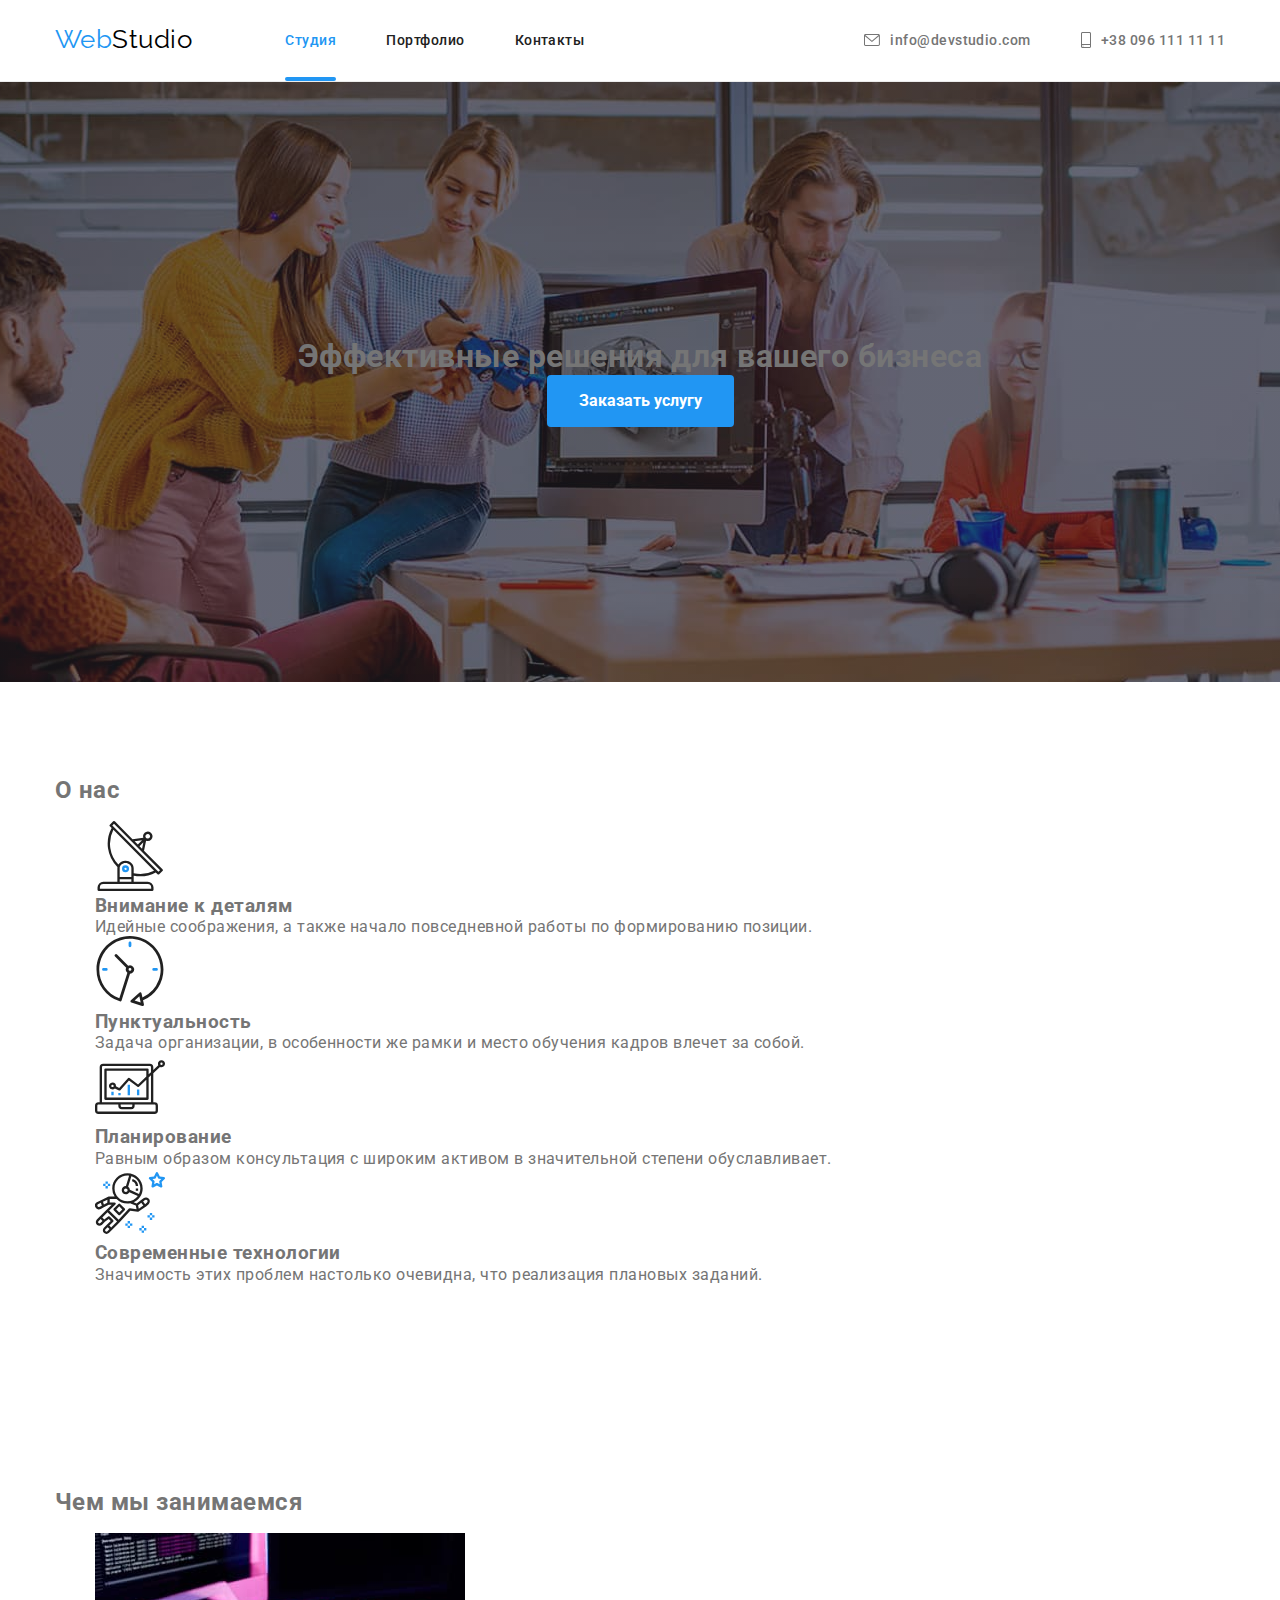
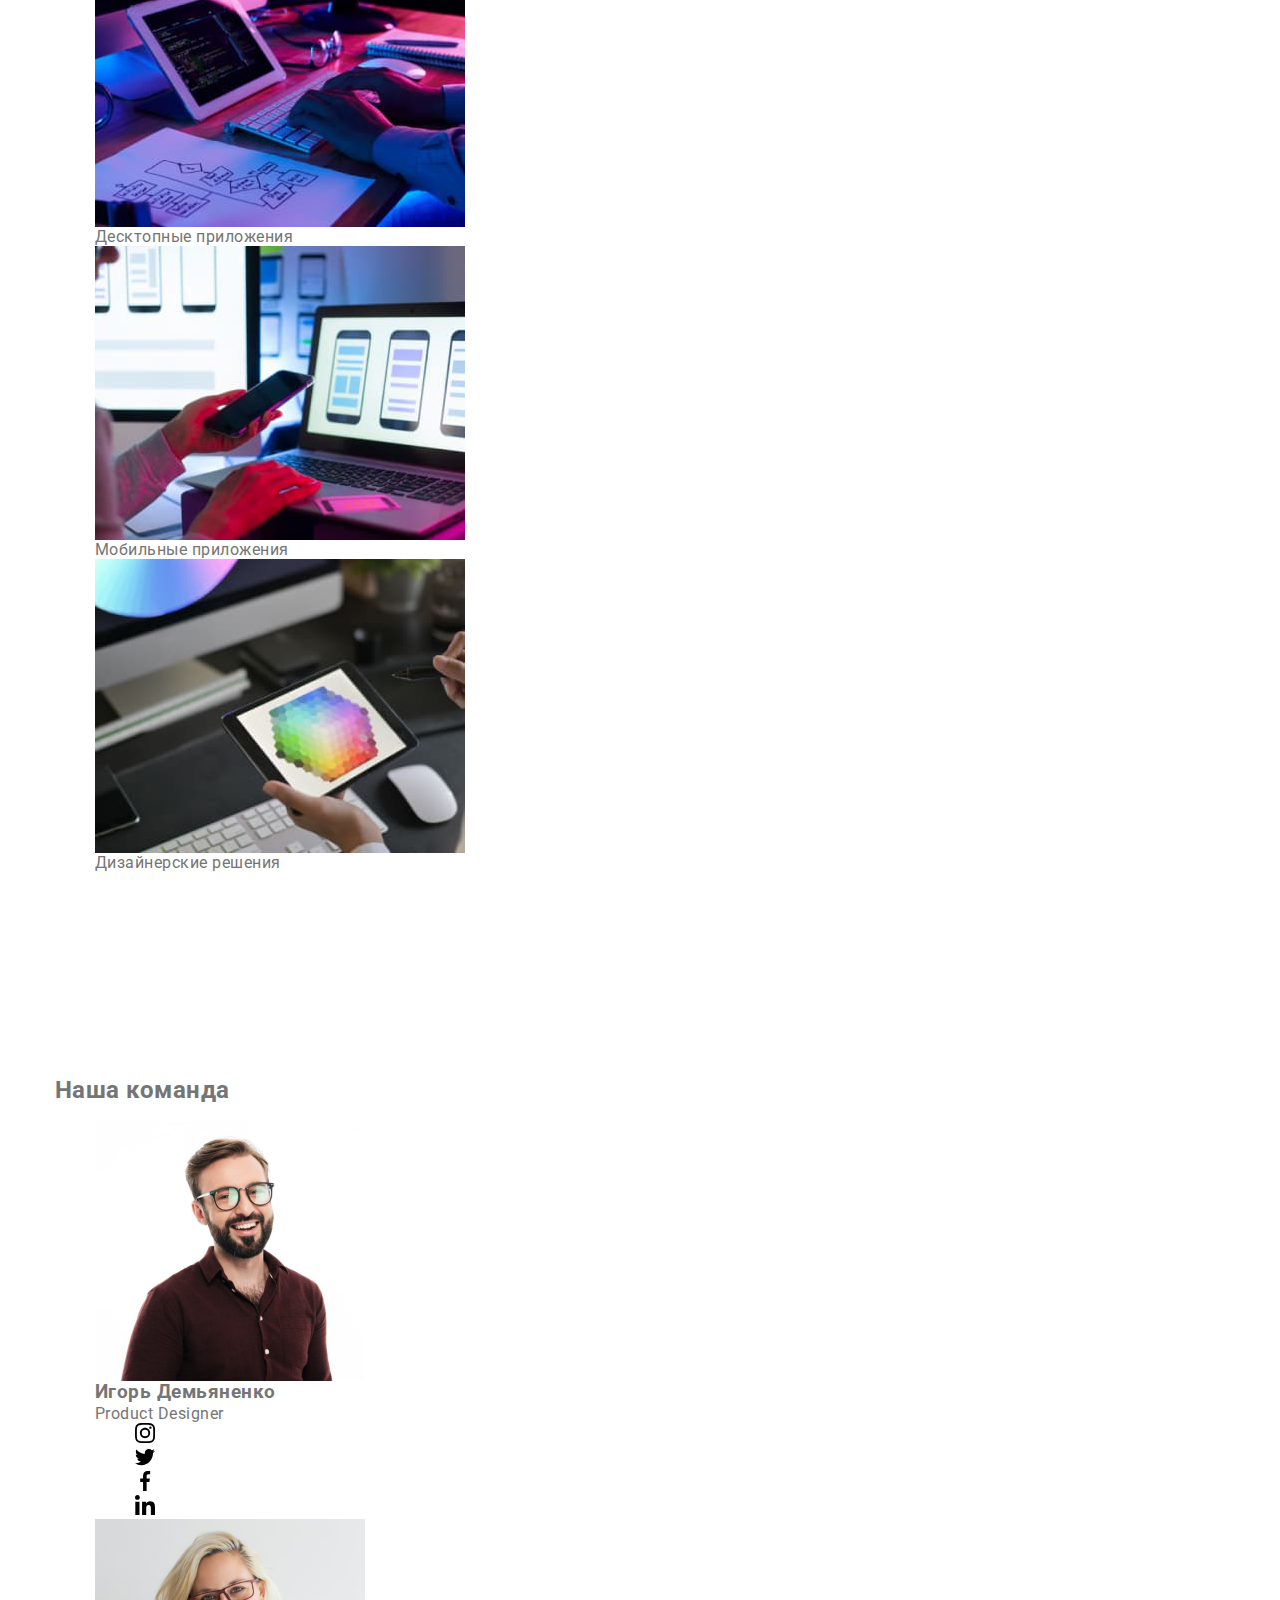
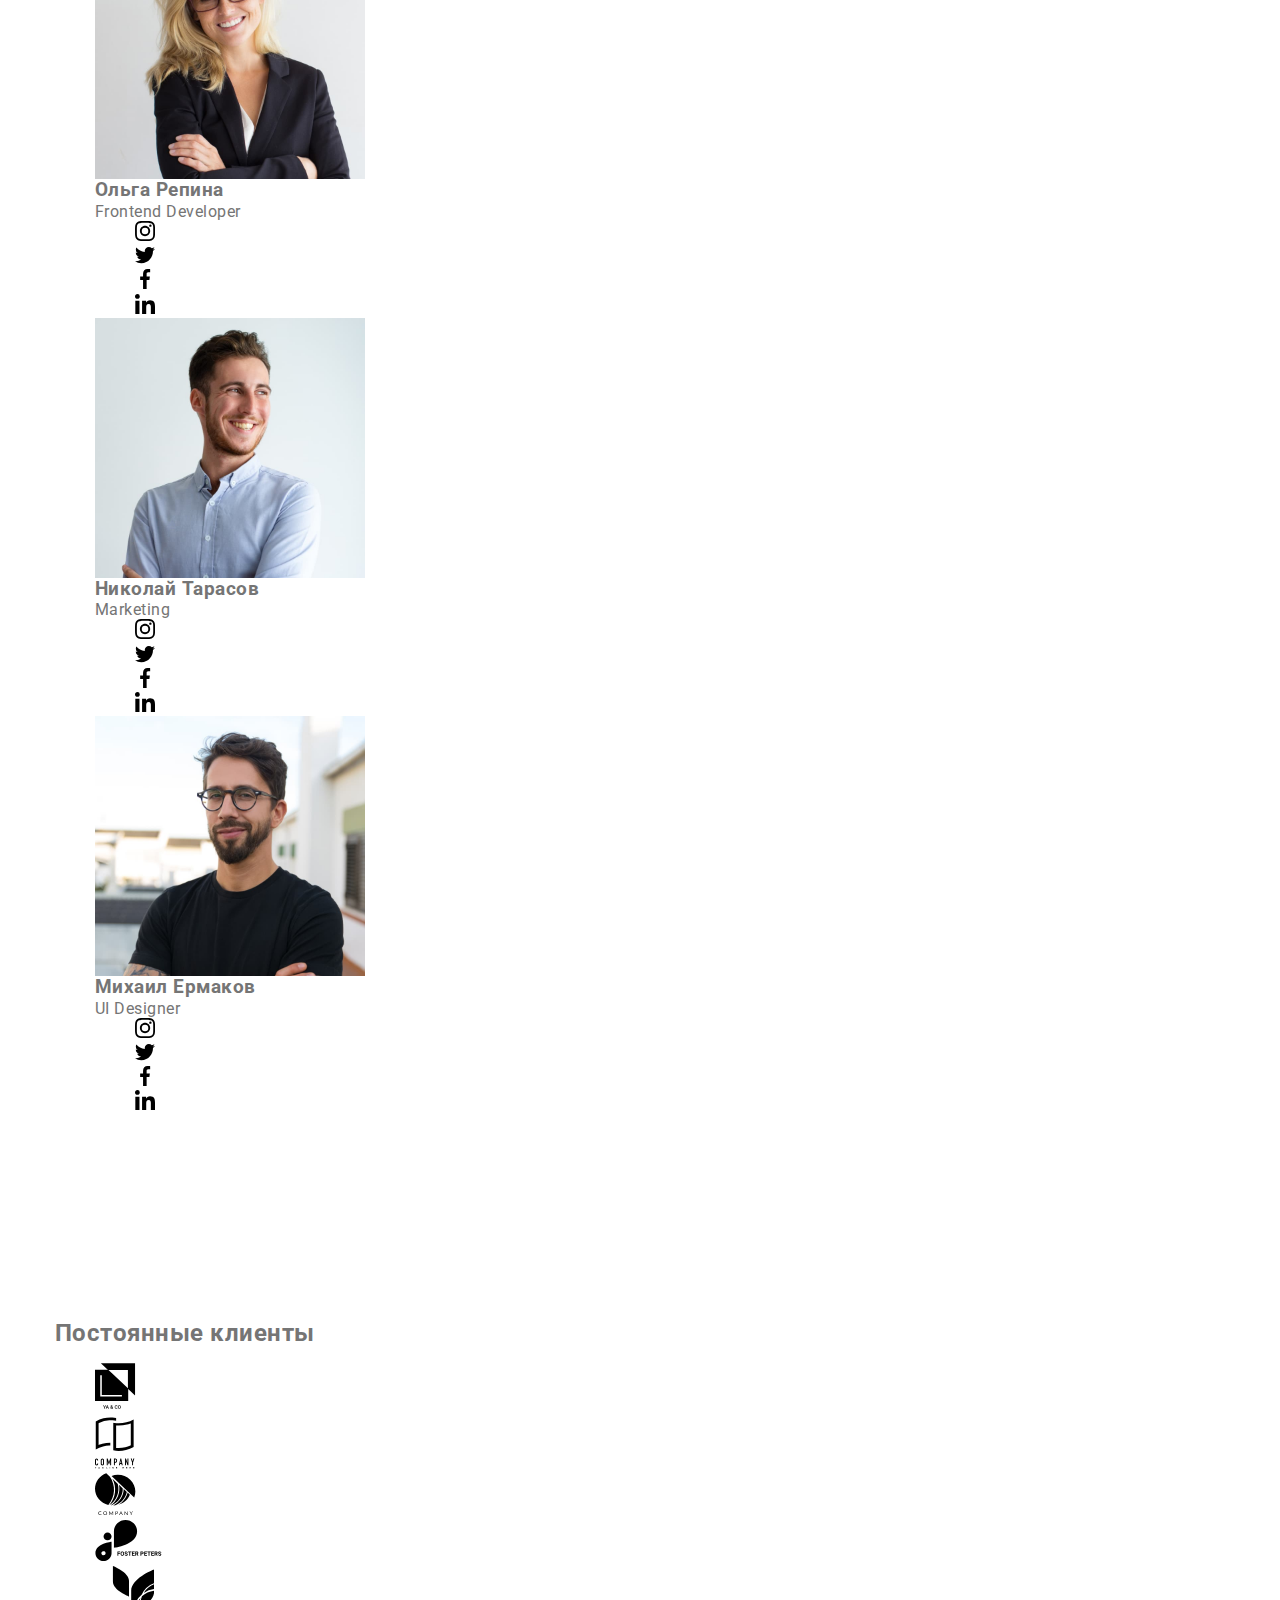
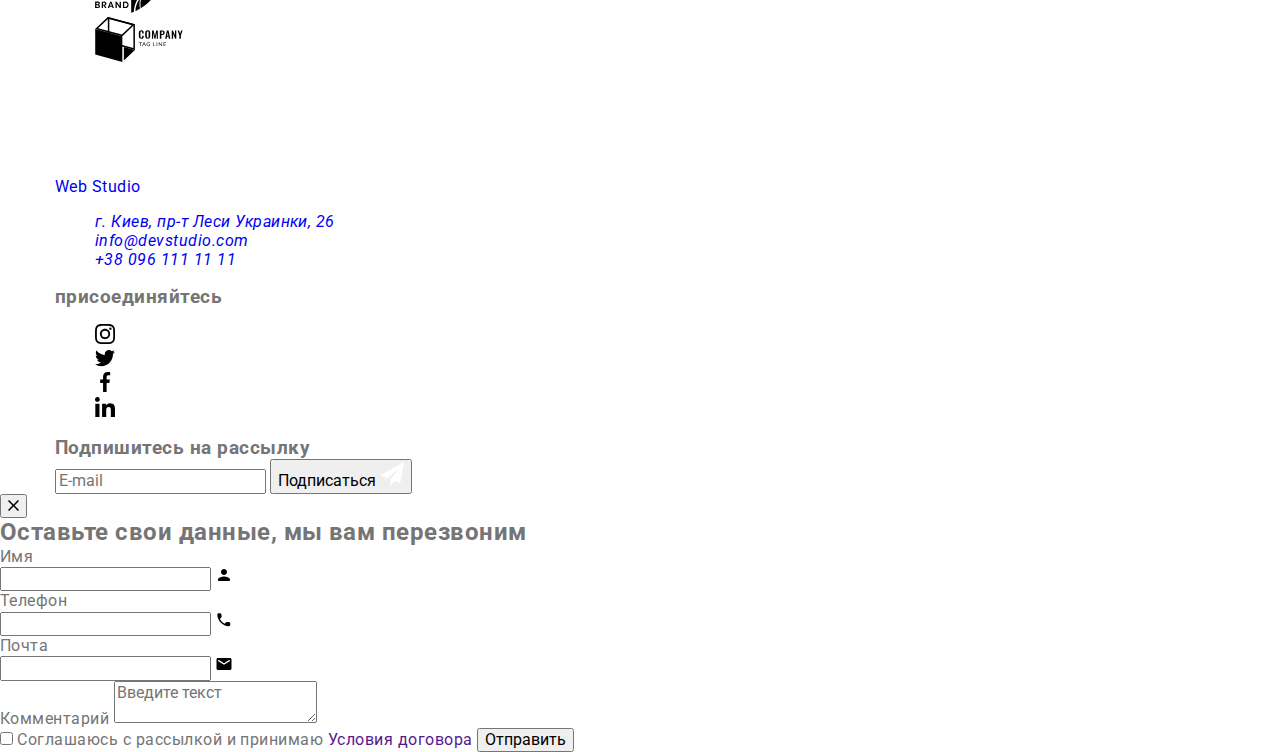
==== index.html @ 53c20b46 "ДЗ 8" ====
<!DOCTYPE html>
    <html lang="ru">
    <head>
        <meta charset="UTF-8">
        <meta name="viewport" content="width=device-width, initial-scale=1.0">
        <meta http-equiv="X-UA-Compatible" content="IE=edge">
        <link rel="preconnect" href="https://fonts.gstatic.com">
        <link rel="preconnect" href="https://fonts.gstatic.com">
        <link href="https://fonts.googleapis.com/css2?family=Raleway:wght@700&family=Roboto:wght@400;500;700;900&display=swap"
        rel="stylesheet">
        <link rel="stylesheet" href="https://cdnjs.cloudflare.com/ajax/libs/modern-normalize/1.0.0/modern-normalize.min.css" />
        <title>WebStudio</title>
        <link rel="stylesheet" href="./css/styles.min.css">
    </head>
    <body>
        <!--Шапка-->
        <header class="page-header">
           <div class="container">
                <nav class="navigation">
                    <a class="navigation__logo" href="/">
                        <span class="navigation__logo__web">Web</span>
                        <span class="navigation__logo__studio">Studio</span>
                    </a>
                    <ul class="site">
                     <li class="site__link">
                         <a class="link site-nav__link curent" href="./index.html">Студия</a>
                    </li>
                     <li class="site__link">
                         <a class="link site-nav__link" href="./portfolio.html">Портфолио</a>
                    </li>
                     <li class="site__link">
                         <a class="link site-nav__link" href="">Контакты</a>
                    </li>
                    </ul>
                </nav>
                    <ul class="site-contact">
                        <li class="site__link">
                            <a class="site__contact" lang="en" href="mailto:info@devstudio.com">
                                <svg class="site__icon" width="16" height="12">
                                    <use href="./images/symbol-defs.svg#iconmail"></use>
                                </svg>
                                info@devstudio.com
                            </a>
                        </li>
                        <li class="site__link">
                            <a class="site__contact" href="tel:+380961111111">
                                <svg class="site__icon" width="10" height="16">
                                    <use href="./images/symbol-defs.svg#iconsmartphone"></use>
                                </svg>
                                +38 096 111 11 11</a>
                        </li>
                    </ul>
          </div>
        </header>
        <!--Главная страница-->
        <main>
            <section class="hero overlay">
                <div class="container">
                    <div class="hero-content">
                        <h1 class="hero-content__title">Эффективные решения для вашего бизнеса</h1>
                        <button data-modal-open class="hero-content__button" type="button">Заказать услугу</button>
                    </div>
                 </div>
           </section>
            <section class="section">
               <div class="container">
                   <h2 class="visually-hidden">О нас</h2> <!--скроем-->
                    <ul class="value">
                        <li class="value__item">
                            <div class="value__title">
                                <svg width="70" height="70">
                                    <use href="./images/symbol-defs.svg#Group"></use>
                                </svg>
                            </div>
                            <h3 class="value__subtitle">Внимание к деталям</h3>
                            <p class="value__text">Идейные соображения, а также начало повседневной работы по формированию позиции.</p>
                        </li>
                        <li class="value__item">
                            <div class="value__title">
                                <svg width="70" height="70">
                                    <use href="./images/symbol-defs.svg#clock"></use>
                                </svg>
                            </div>
                            <h3 class="value__subtitle">Пунктуальность</h3>
                            <p class="value__text">Задача организации, в особенности же рамки и место обучения кадров влечет за собой.</p>
                        </li>
                        <li class="value__item">
                            <div class="value__title">
                                <svg width="70" height="70">
                                    <use href="./images/symbol-defs.svg#diagram-1"></use>
                                </svg>
                            </div>
                            <h3 class="value__subtitle">Планирование</h3>
                            <p class="value__text">Равным образом консультация с широким активом в значительной степени обуславливает.</p>
                        </li>
                        <li class="value__item">
                            <div class="value__title">
                                <svg width="70" height="70">
                                    <use href="./images/symbol-defs.svg#astronaut-1"></use>
                                </svg>
                            </div>
                            <h3 class="value__subtitle">Современные технологии</h3>
                            <p class="value__text">Значимость этих проблем настолько очевидна, что реализация плановых заданий.</p>
                        </li>
                    </ul>
                </div>
            </section>
            <section class="section section-title">
                <div class="container">
                    <h2 class="title">Чем мы занимаемся</h2>
                    <ul class="work grid">
                        <li class="work__item">
                            <img src="./images/imgs.jpg" alt="проектирование" width="370" height="294">
                            <div class="work__title">
                                <p class="work__text">Десктопные приложения</p>
                            </div>
                         </li>
                        <li class="work__item">
                            <img src="./images/img1s.jpg" alt="Дизайн" width="370" height="294">
                            <div class="work__title">
                                <p class="work__text">Мобильные приложения</p>
                            </div>
                        </li>
                        <li class="work__item">
                            <img src="./images/img2s.jpg" alt="Редакция" width="370" height="294">
                            <div class="work__title">
                                <p class="work__text">Дизайнерские решения</p>
                            </div>
                        </li>
                    </ul>
                </div>
            </section>
            <section class="box section">
             <div class="container">
                <h2 class="title">Наша команда</h2>
                <ul class="team grid">
                    <li class="team__item grid-team">
                        <img src="./images/m3s.jpg" alt="Игорь Демьяненко Продакт-дизайнер" width="270" height="260">
                        <div class="team__signature">
                            <h3 class="team__title">Игорь Демьяненко</h3>
                            <p class="team__responsibilities" lang="en">Product Designer</p>
                            <ul class="team__social">
                                <li>
                                    <a href="" class="team__icon">
                                        <svg width="20" height="20">
                                            <use href="./images/symbol-defs.svg#instagram"></use>
                                        </svg>
                                    </a>
                                </li>
                                <li>
                                    <a href="" class="team__icon">
                                        <svg width="20" height="20">
                                            <use href="./images/symbol-defs.svg#twitter"></use>
                                        </svg>
                                    </a>
                                </li>
                                <li>
                                    <a href="" class="team__icon">
                                        <svg width="20" height="20">
                                            <use href="./images/symbol-defs.svg#facebook"></use>
                                        </svg>
                                    </a>
                                </li>
                                <li>
                                    <a href="" class="team__icon">
                                        <svg width="20" height="20">
                                            <use href="./images/symbol-defs.svg#linkedin"></use>
                                        </svg>
                                    </a>
                                </li>
                            </ul>
                        </div>
                        
                    </li>
                    <li class="team__item grid-team">
                        <img src="./images/ws.jpg" alt="Ольга Репина Фронтенд-разработчик" width="270" height="260">
                        <div class="team__signature">
                            <h3 class="team__title">Ольга Репина</h3>
                            <p class="team__responsibilities" lang="en">Frontend Developer</p>
                            <ul class="team__social">
                                <li>
                                    <a href="" class="team__icon">
                                        <svg width="20" height="20">
                                            <use href="./images/symbol-defs.svg#instagram"></use>
                                        </svg>
                                    </a>
                                </li>
                                <li>
                                    <a href="" class="team__icon">
                                        <svg width="20" height="20">
                                            <use href="./images/symbol-defs.svg#twitter"></use>
                                        </svg>
                                    </a>
                                </li>
                                <li>
                                    <a href="" class="team__icon">
                                        <svg width="20" height="20">
                                            <use href="./images/symbol-defs.svg#facebook"></use>
                                        </svg>
                                    </a>
                                </li>
                                <li>
                                    <a href="" class="team__icon">
                                        <svg width="20" height="20">
                                            <use href="./images/symbol-defs.svg#linkedin"></use>
                                        </svg>
                                    </a>
                                </li>
                            </ul>
                        </div>
                    </li>
                    <li class="team__item grid-team">
                        <img src="./images/ms.jpg" alt="Николай Тарасов Маркетинг" width="270" height="260">
                        <div class="team__signature">
                            <h3 class="team__title">Николай Тарасов</h3>
                            <p class="team__responsibilities" lang="en">Marketing</p>
                            <ul class="team__social">
                                <li>
                                    <a href="" class="team__icon">
                                        <svg width="20" height="20">
                                            <use href="./images/symbol-defs.svg#instagram"></use>
                                        </svg>
                                    </a>
                                </li>
                                <li>
                                    <a href="" class="team__icon">
                                        <svg width="20" height="20">
                                            <use href="./images/symbol-defs.svg#twitter"></use>
                                        </svg>
                                    </a>
                                </li>
                                <li>
                                    <a href="" class="team__icon">
                                        <svg width="20" height="20">
                                            <use href="./images/symbol-defs.svg#facebook"></use>
                                        </svg>
                                    </a>
                                </li>
                                <li>
                                    <a href="" class="team__icon">
                                        <svg width="20" height="20">
                                            <use href="./images/symbol-defs.svg#linkedin"></use>
                                        </svg>
                                    </a>
                                </li>
                            </ul>
                        </div>
                    </li>
                    <li class="team__item grid-team">
                        <img src="./images/m2s.jpg" alt="Михаил Ермаков Веб-дизайн" width="270" height="260">
                        <div class="team__signature">
                            <h3 class="team__title">Михаил Ермаков</h3>
                            <p class="team__responsibilities" lang="en">UI Designer</p>
                            <ul class="team__social">
                                <li>
                                    <a href="" class="team__icon">
                                        <svg width="20" height="20">
                                            <use href="./images/symbol-defs.svg#instagram"></use>
                                        </svg>
                                    </a>
                                </li>
                                <li>
                                    <a href="" class="team__icon">
                                        <svg width="20" height="20">
                                            <use href="./images/symbol-defs.svg#twitter"></use>
                                        </svg>
                                    </a>
                                </li>
                                <li>
                                    <a href="" class="team__icon">
                                        <svg width="20" height="20">
                                            <use href="./images/symbol-defs.svg#facebook"></use>
                                        </svg>
                                    </a>
                                </li>
                                <li>
                                    <a href="" class="team__icon">
                                        <svg width="20" height="20">
                                            <use href="./images/symbol-defs.svg#linkedin"></use>
                                        </svg>
                                    </a>
                                </li>
                            </ul>
                        </div>
                    </li>
                </ul>
             </div>
            </section>
            <section class="section">
                <div class="container">
                    <h2 class="title">Постоянные клиенты</h2>
                    <ul class="clients">
                        <li class="clients__item">
                            <a href="" class="clients__link">
                                <svg width="44.27" height="49.23">
                                    <use href="./images/symbol-defs.svg#logo-1"></use>
                                </svg>
                            </a>
                        </li>
                        <li class="clients__item">
                            <a href="" class="clients__link">
                                <svg  width="40" height="52">
                                    <use href="./images/symbol-defs.svg#logo-2"></use>
                                </svg>
                            </a>
                        </li>
                        <li class="clients__item">
                            <a href="" class="clients__link">
                                <svg  width="41" height="42.6">
                                    <use href="./images/symbol-defs.svg#logo-3"></use>
                                </svg>
                            </a>
                        </li>
                        <li class="clients__item">
                            <a href="" class="clients__link">
                                <svg  width="79.66" height="42.02">
                                    <use href="./images/symbol-defs.svg#logo-4"></use>
                                </svg>
                            </a>
                        </li>
                        <li class="clients__item">
                            <a href="" class="clients__link">
                                <svg width="59" height="47">
                                    <use href="./images/symbol-defs.svg#logo-5"></use>
                                </svg>
                            </a>
                        </li>
                        <li class="clients__item">
                            <a href="" class="clients__link">
                                <svg width="88.48" height="45.44">
                                    <use href="./images/symbol-defs.svg#logo-6"></use>
                                </svg>
                            </a>
                        </li>

                    </ul>
                </div>


            </section>
        </main>
        <!--Подвал-->
        <footer class="page-footer">
            <div class="container footer">
                <div class="footer__contact">
                    <a class="footer__link" href="/">
                        <span class="footer__web">Web</span>
                        <span class="footer__studio">Studio</span>
                    </a>
                    <address class="footer__address">
                        <ul class="footer__find">
                            <li class="footer__address">
                                <a class="footer__address" href="gps">г. Киев, пр-т Леси Украинки, 26</a>
                            </li>
                            <li class="footer__address">
                                <a class="footer__contact" href="mailto:info@devstudio.com">info@devstudio.com</a>
                            </li>
                            <li class="">
                                <a class="footer__contact" href="tel:+380961111111">+38 096 111 11 11</a>
                            </li>
                        </ul>
                    </address>
                </div>
                <div>
                    <h3 class="footer__social-title">присоединяйтесь</h3>
                    <ul class="footer__social-icons">
                        <li class="footer__icons">
                            <a href="" class="footer__social-link" aria-label="инстаграм">
                                <svg class="footer__icon" width="20" height="20">
                                    <use href="./images/symbol-defs.svg#instagram"></use>
                                </svg>
                            </a>
                        </li>
                        <li class="footer__icons">
                            <a href="" class="footer__social-link" aria-label="твиттер">
                                <svg class="footer__icon" width="20" height="20">
                                    <use href="./images/symbol-defs.svg#twitter"></use>
                                </svg>
                            </a>
                        </li>
                        <li class="footer__icons">
                            <a href="" class="footer__social-link" aria-label="фейсбук">
                                <svg class="footer__icon" width="20" height="20">
                                    <use href="./images/symbol-defs.svg#facebook"></use>
                                </svg>
                            </a>
                        </li>
                        <li class="footer__icons">
                            <a href="" class="footer__social-link" aria-label="линкедин">
                                <svg class="footer__icon" width="20" height="20">
                                    <use href="./images/symbol-defs.svg#linkedin"></use>
                                </svg>
                            </a>
                        </li>
                    </ul>
                </div>
                <div class="footer__mail-form">
                    <h3 class="footer__social-title">Подпишитесь на рассылку</h3>
                    <form class="footer__form">
                            <!-- <label for="user_email" class="footer-form-lable"></label>
                            просто оставлю здесь, вдруг надо будет -->
                        <label for="user_email" class="footer__form-lable"></label>
                        <input type="email" name="email" placeholder="E-mail" id="user_email" class="footer__form-input">
                        <button class="footer__button" type="submit">Подписаться
                        <svg class="footer__form-icon" width="24" height="24">
                            <use href="./images/symbol-defs.svg#iconicon-send"></use>
                        </svg>
                        </button>
                    </form>
                    
                </div>
            </div>    
        </footer> 

        <!--модальное окно-->
        <div class="backdrop is-hidden" data-modal>
            <div class="modal">
                <button data-modal-close class="modal__btn">
                    <svg class="modal__icon" width="11" height="11">
                    <use href="./images/symbol-defs.svg#iconclose"></use>
                    </svg>
                </button>
                <form class="modal__form">
                    <h2 class="modal__text">Оставьте свои данные, мы вам перезвоним</h2>
                    <div class="modal__unit">
                        <label for="name" class="modal__label">Имя</label>
                        <div class="modal__block">
                            <input type="text" class="modal__input" name="name" id="name">
                            <svg class="modal__form-icon" width="18" height="18">
                                <use href="./images/symbol-defs.svg#iconperson-black"></use>
                            </svg>
                        </div>
                    </div>

                    <div class="modal__unit">
                        <label for="tel" class="modal__label">Телефон</label>
                        <div class="modal__block">
                            <input type="tel" class="modal__input" name="tel" id="tel">
                            <svg class="modal__form-icon" width="18" height="18">
                                <use href="./images/symbol-defs.svg#iconphone-black"></use>
                            </svg>
                        </div>
                    </div>

                    <div class="modal__unit">
                        <label for="email" class="modal__label">Почта</label>
                        <div class="modal__block">
                            <input type="email" class="modal__input" name="email" id="email">
                            <svg class="modal__form-icon" width="18" height="18">
                                <use href="./images/symbol-defs.svg#iconemail-black"></use>
                            </svg>
                        </div>
                    </div>

                    <div class="modal__unit">
                        <label for="user-coment" class="modal__label">Комментарий</label>
                        <textarea name="user-coment" id="user-coment" class="modal__coment" placeholder="Введите текст"></textarea>
                    </div>

                    <label for="modal-checkbox" class="modal__policy">
                        <input type="checkbox" name="modal-checkbox" class="modal__checkbox" id="modal-checkbox">
                        <span class="modal__checkbox-icon"></span>
                        Соглашаюсь с рассылкой и принимаю
                        <a href="" class="modal__link" id="modal-link"> Условия договора</a>
                    </label>

                    <button type="submit" class="modal__button">Отправить</button>
   
                </form>
            </div>
        </div>
        
        <script src="./js/modal.js"></script>
    </body>
    </html>
---- css/styles.min.css ----
:root{--dominant-tex-color: #757575;--title-color: #212121;--accent-color: #2196f3;--background-color: #ffffff;--logo-color: #000000;--color-white: #ffffff;--background-hero-color: #2f303a;--button-active-color: #188ce8;--box-backgroun-color: #f5f4fa;--contact-footer-color: rgba(255, 255, 255, 0.6);--contact-header-color: #757575;--background-footer-color: #2f303a;--color-client: #afb1b8}body{background-color:var(--background-color);font-family:Roboto, sans-serif;font-style:normal;font-weight:normal;color:var(--dominant-tex-color);line-height:1.2;letter-spacing:0.03em}a{text-decoration:none}li{list-style-type:none}h1,h2,h3,h4,h5,h6,p{margin:0}img{display:block;max-width:100%;height:auto}.container{margin-left:auto;margin-right:auto;width:100%;padding-left:15px;padding-right:15px}@media screen and (min-width: 480px){.container{max-width:480px}}@media screen and (min-width: 768px){.container{max-width:748px}}@media screen and (min-width: 1200px){.container{max-width:1200px}}.section{padding-top:94px;padding-bottom:94px}.navigation__logo__web{color:var(--accent-color);font-family:Raleway, sans-serif;font-size:26px;line-height:1.2}.navigation__logo__studio{color:var(--logo-color);font-family:Raleway, sans-serif;font-size:26px;line-height:1.2}.site-nav__link{position:relative;display:block;color:var(--title-color);font-weight:500;font-size:14px;line-height:1.2;padding-top:32px;padding-bottom:32px;transition-property:color;transition-duration:250ms;transition-timing-function:cubic-bezier(0.4, 0, 0.2, 1)}.site-nav__link.curent{color:var(--accent-color)}.link.curent::after{content:"";position:absolute;left:0;bottom:0px;display:inline-block;width:100%;height:4px;background-color:var(--accent-color);border-radius:2px}.item:hover,.item:focus,.link:hover,.link:focus{color:var(--accent-color)}.item{color:var(--contact-header-color);font-weight:500;font-size:14px;line-height:1.2;margin:0;padding-top:32px;padding-bottom:32px}.page-header{border-bottom:1px solid #ececec}@media screen and (max-width: 767.98px){.page-header .container{padding:16px}}@media screen and (min-width: 768px){.page-header .container{display:flex}}@media screen and (min-width: 1200px){.page-header .container{display:flex}}@media screen and (min-width: 768px){.navigation__logo{margin-right:88px;padding-top:24px;padding-bottom:25px;display:flex}}@media screen and (min-width: 1200px){.navigation__logo{margin-right:93px;padding-top:24px;padding-bottom:25px;display:flex}}@media screen and (min-width: 768px){.navigation{display:flex;justify-content:space-between}}@media screen and (min-width: 1200px){.navigation{display:flex;align-items:center;margin-right:auto}}@media screen and (max-width: 767.98px){.site{display:none}}@media screen and (min-width: 768px){.site{display:flex;padding-left:0px;margin:0px}}@media screen and (max-width: 767.98px){.site-contact{display:none}}@media screen and (min-width: 768px){.site-contact{margin-top:21px;margin-bottom:21px}}@media screen and (min-width: 1200px){.site-contact{display:flex;padding-left:0px;margin:0px}}@media screen and (min-width: 768px){.site__link:not(:last-child){margin-right:50px}}@media screen and (min-width: 1200px){.site__link:not(:last-child){margin-right:50px}}@media screen and (min-width: 768px){.com-nav{display:flex;padding-left:0px;justify-content:flex;margin-top:32px;margin-bottom:32px}}.site-item:not(:last-child){margin-right:50px}.contact-list{display:flex;margin-left:auto}.site__contact{font-family:inherit;font-weight:500;color:var(--secondary-text-color);text-decoration:none;cursor:pointer;transition-property:fill, color;transition-duration:250ms;transition-timing-function:cubic-bezier(0.4, 0, 0.2, 1)}@media screen and (min-width: 768px){.site__contact{display:flex;align-items:center;font-size:12px;line-height:14px}}@media screen and (min-width: 1200px){.site__contact{display:flex;justify-content:center;align-items:center;padding-top:32px;padding-bottom:32px;font-size:14px;line-height:16px}}.site__icon{margin-right:10px;fill:currentColor}.site__link:hover,.site__link:focus{color:var(--button-active-color)}.hero-content__button{display:inline-block;padding:10px 32px;color:var(--color-white);font-family:inherit;background-color:var(--accent-color);font-weight:bold;font-size:16px;line-height:2;cursor:pointer;border-radius:4px;border:none;transition-property:color, background-color;transition-duration:250ms;transition-timing-function:cubic-bezier(0.4, 0, 0.2, 1)}.button-hero:hover,.button-hero:focus{background-color:var(--button-active-color)}.hero{background-color:var(--background-hero-color);text-align:center;padding-top:200px;padding-bottom:200px;display:flex;align-items:center}.overlay{height:600px;max-width:1600px;margin-left:auto;margin-right:auto;background-image:linear-gradient(to right, rgba(47,48,58,0.4), rgba(47,48,58,0.4)),url("../images/backgraund-imagehero.jpg");background-repeat:no-repeat;background-position:center;background-size:cover}
/*# sourceMappingURL=styles.min.css.map */
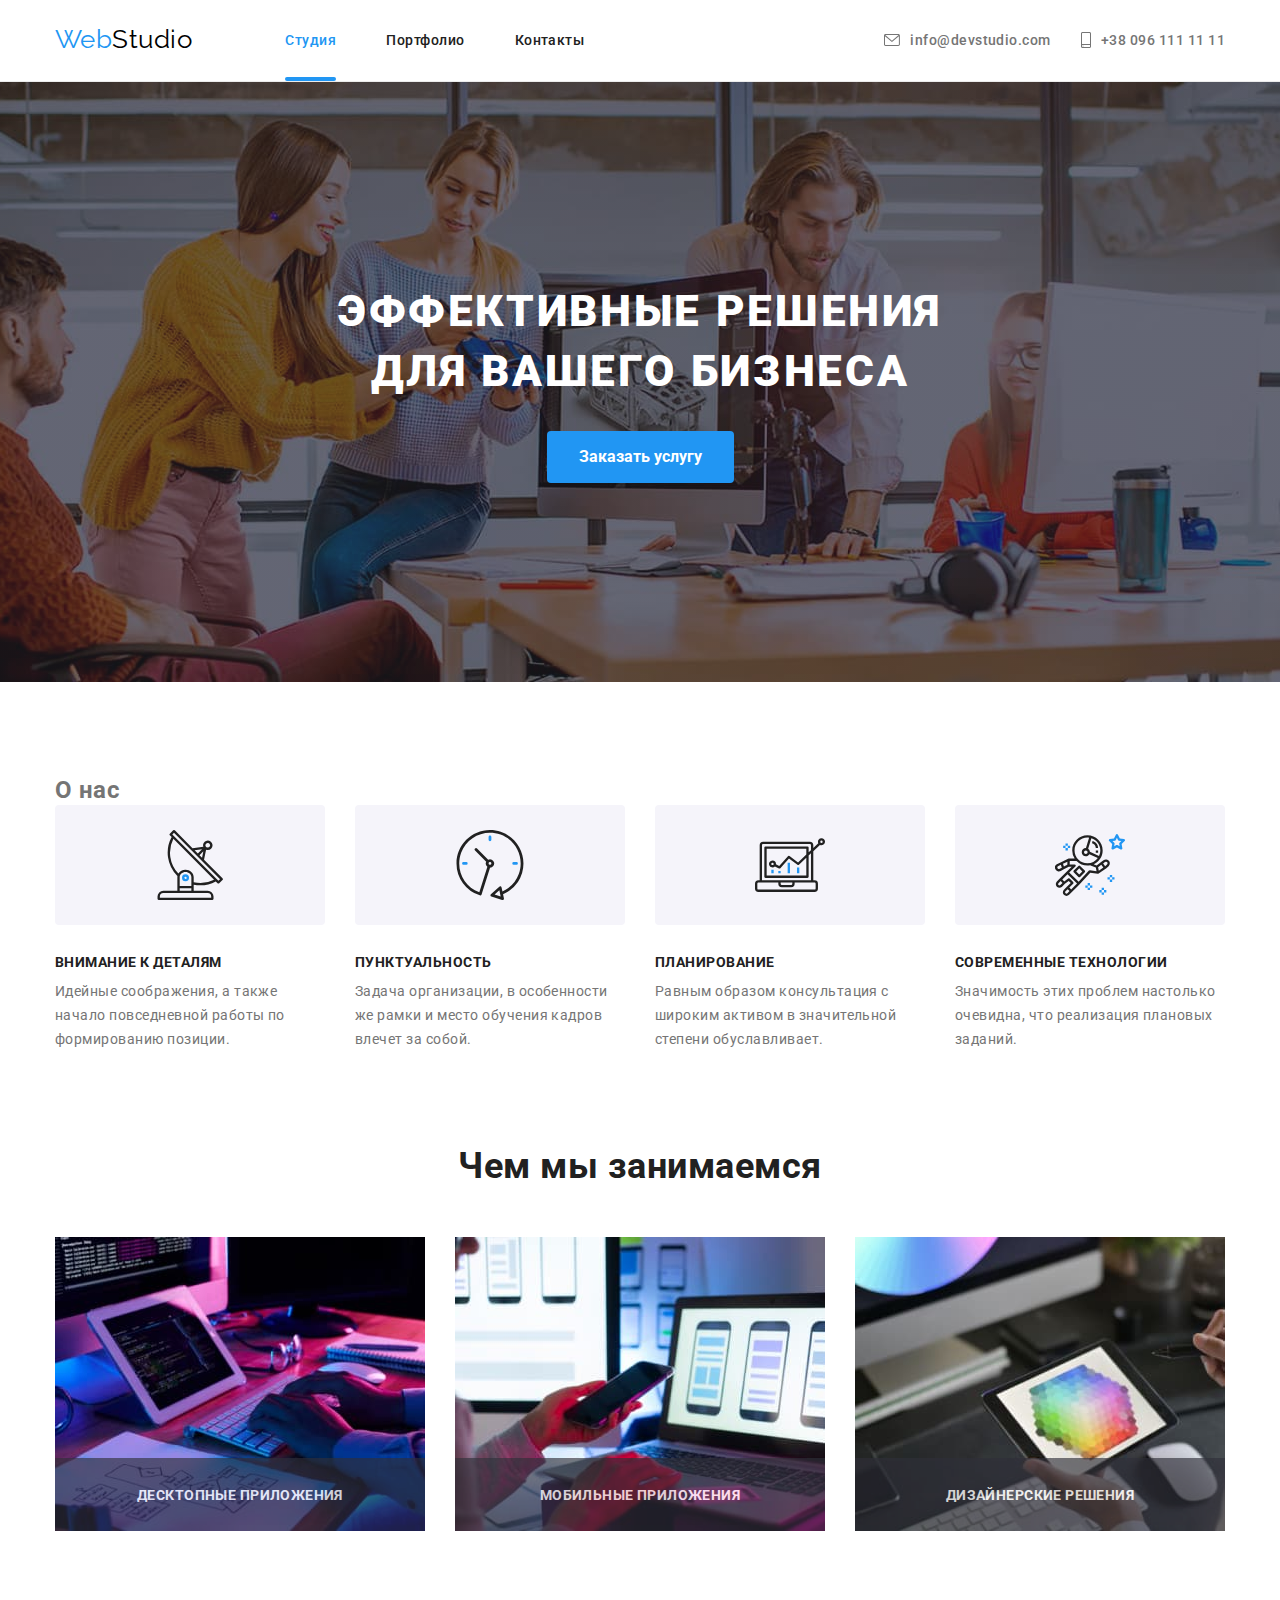
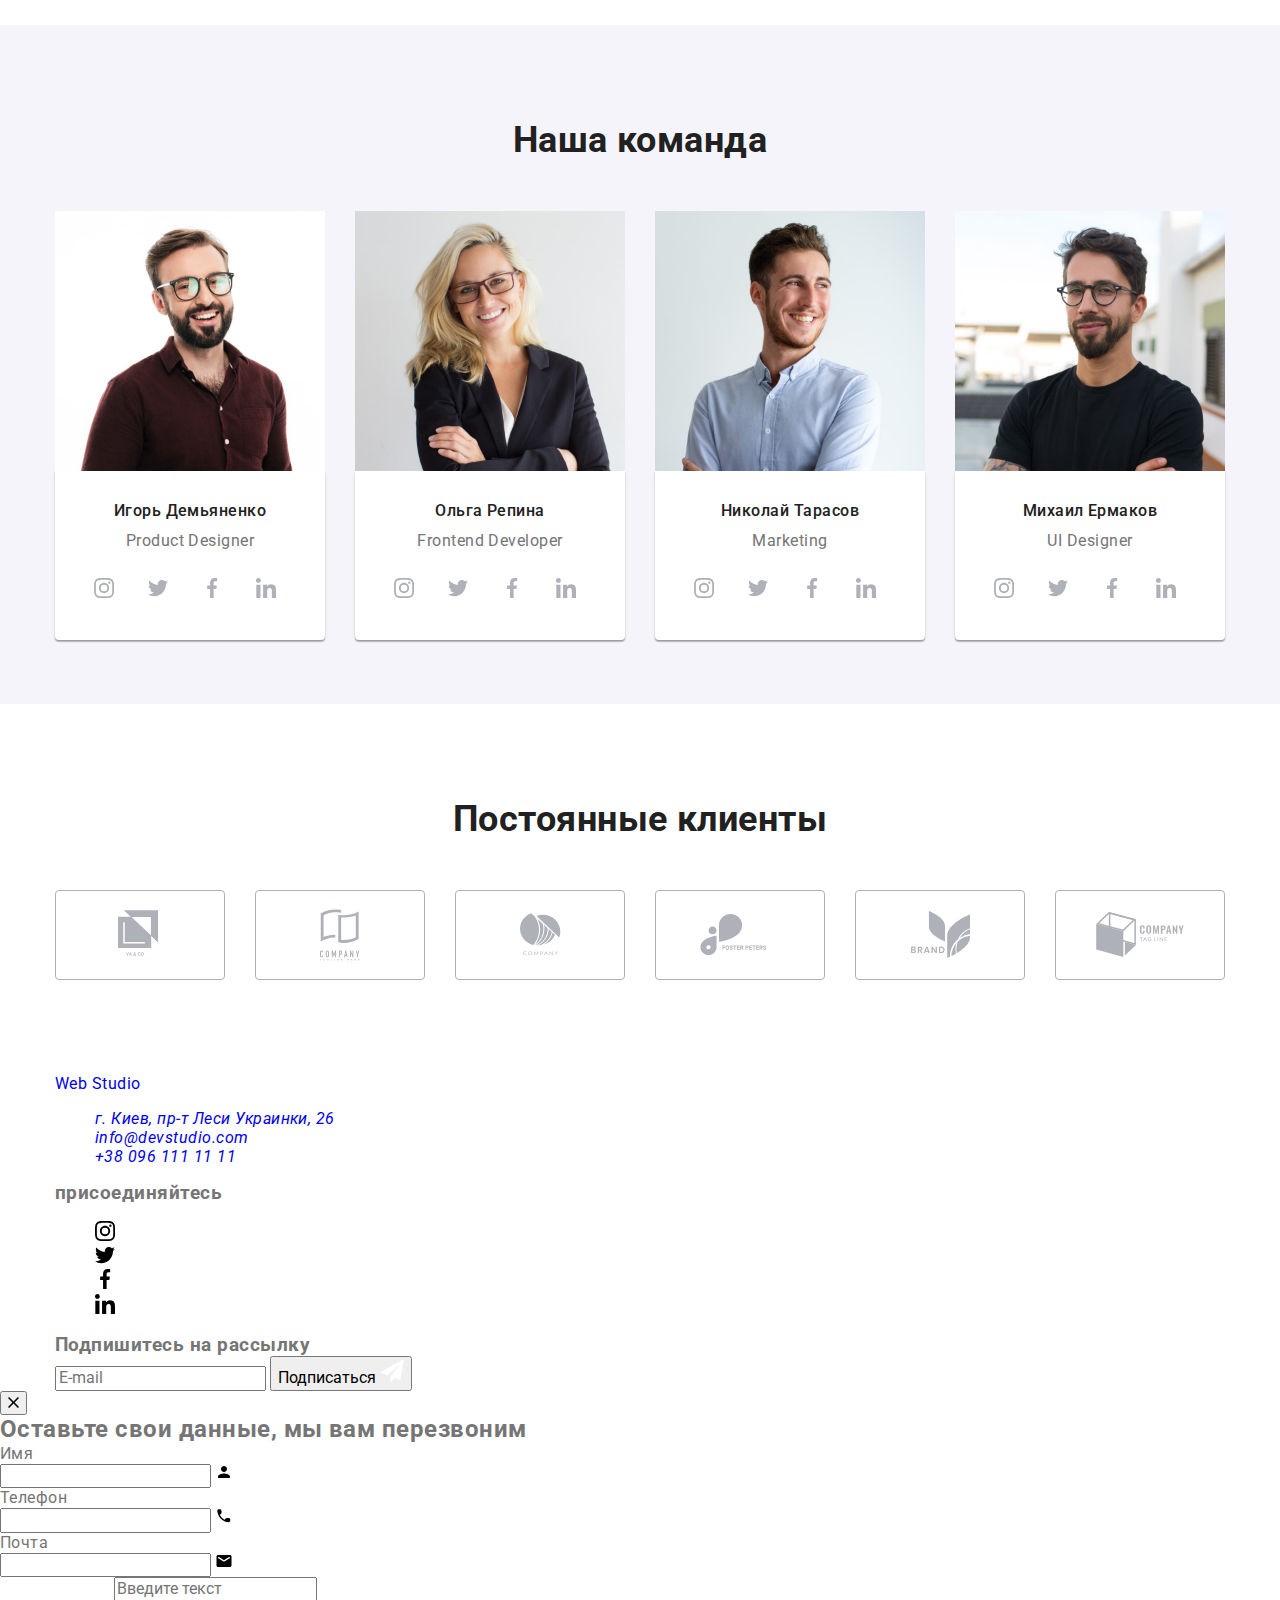
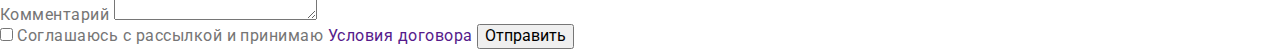
==== commit 8f79ef58: "ДЗ 8" ====
--- a/index.html
+++ b/index.html
@@ -34,7 +34,7 @@
                     </ul>
                 </nav>
                     <ul class="site-contact">
-                        <li class="site__link">
+                        <li class="site__link-contact">
                             <a class="site__contact" lang="en" href="mailto:info@devstudio.com">
                                 <svg class="site__icon" width="16" height="12">
                                     <use href="./images/symbol-defs.svg#iconmail"></use>
@@ -42,7 +42,7 @@
                                 info@devstudio.com
                             </a>
                         </li>
-                        <li class="site__link">
+                        <li class="site__link-contact">
                             <a class="site__contact" href="tel:+380961111111">
                                 <svg class="site__icon" width="10" height="16">
                                     <use href="./images/symbol-defs.svg#iconsmartphone"></use>
@@ -68,7 +68,7 @@
                     <ul class="value">
                         <li class="value__item">
                             <div class="value__title">
-                                <svg width="70" height="70">
+                                <svg  width="70" height="70">
                                     <use href="./images/symbol-defs.svg#Group"></use>
                                 </svg>
                             </div>
@@ -77,7 +77,7 @@
                         </li>
                         <li class="value__item">
                             <div class="value__title">
-                                <svg width="70" height="70">
+                                <svg  width="70" height="70">
                                     <use href="./images/symbol-defs.svg#clock"></use>
                                 </svg>
                             </div>
@@ -86,7 +86,7 @@
                         </li>
                         <li class="value__item">
                             <div class="value__title">
-                                <svg width="70" height="70">
+                                <svg  width="70" height="70">
                                     <use href="./images/symbol-defs.svg#diagram-1"></use>
                                 </svg>
                             </div>
@@ -133,8 +133,8 @@
             <section class="box section">
              <div class="container">
                 <h2 class="title">Наша команда</h2>
-                <ul class="team grid">
-                    <li class="team__item grid-team">
+                <ul class="team">
+                    <li class="team__list">
                         <img src="./images/m3s.jpg" alt="Игорь Демьяненко Продакт-дизайнер" width="270" height="260">
                         <div class="team__signature">
                             <h3 class="team__title">Игорь Демьяненко</h3>
@@ -172,7 +172,7 @@
                         </div>
                         
                     </li>
-                    <li class="team__item grid-team">
+                    <li class="team__list">
                         <img src="./images/ws.jpg" alt="Ольга Репина Фронтенд-разработчик" width="270" height="260">
                         <div class="team__signature">
                             <h3 class="team__title">Ольга Репина</h3>
@@ -209,7 +209,7 @@
                             </ul>
                         </div>
                     </li>
-                    <li class="team__item grid-team">
+                    <li class="team__list">
                         <img src="./images/ms.jpg" alt="Николай Тарасов Маркетинг" width="270" height="260">
                         <div class="team__signature">
                             <h3 class="team__title">Николай Тарасов</h3>
@@ -246,7 +246,7 @@
                             </ul>
                         </div>
                     </li>
-                    <li class="team__item grid-team">
+                    <li class="team__list">
                         <img src="./images/m2s.jpg" alt="Михаил Ермаков Веб-дизайн" width="270" height="260">
                         <div class="team__signature">
                             <h3 class="team__title">Михаил Ермаков</h3>
--- a/css/styles.min.css
+++ b/css/styles.min.css
@@ -1,2 +1,2 @@
-:root{--dominant-tex-color: #757575;--title-color: #212121;--accent-color: #2196f3;--background-color: #ffffff;--logo-color: #000000;--color-white: #ffffff;--background-hero-color: #2f303a;--button-active-color: #188ce8;--box-backgroun-color: #f5f4fa;--contact-footer-color: rgba(255, 255, 255, 0.6);--contact-header-color: #757575;--background-footer-color: #2f303a;--color-client: #afb1b8}body{background-color:var(--background-color);font-family:Roboto, sans-serif;font-style:normal;font-weight:normal;color:var(--dominant-tex-color);line-height:1.2;letter-spacing:0.03em}a{text-decoration:none}li{list-style-type:none}h1,h2,h3,h4,h5,h6,p{margin:0}img{display:block;max-width:100%;height:auto}.container{margin-left:auto;margin-right:auto;width:100%;padding-left:15px;padding-right:15px}@media screen and (min-width: 480px){.container{max-width:480px}}@media screen and (min-width: 768px){.container{max-width:748px}}@media screen and (min-width: 1200px){.container{max-width:1200px}}.section{padding-top:94px;padding-bottom:94px}.navigation__logo__web{color:var(--accent-color);font-family:Raleway, sans-serif;font-size:26px;line-height:1.2}.navigation__logo__studio{color:var(--logo-color);font-family:Raleway, sans-serif;font-size:26px;line-height:1.2}.site-nav__link{position:relative;display:block;color:var(--title-color);font-weight:500;font-size:14px;line-height:1.2;padding-top:32px;padding-bottom:32px;transition-property:color;transition-duration:250ms;transition-timing-function:cubic-bezier(0.4, 0, 0.2, 1)}.site-nav__link.curent{color:var(--accent-color)}.link.curent::after{content:"";position:absolute;left:0;bottom:0px;display:inline-block;width:100%;height:4px;background-color:var(--accent-color);border-radius:2px}.item:hover,.item:focus,.link:hover,.link:focus{color:var(--accent-color)}.item{color:var(--contact-header-color);font-weight:500;font-size:14px;line-height:1.2;margin:0;padding-top:32px;padding-bottom:32px}.page-header{border-bottom:1px solid #ececec}@media screen and (max-width: 767.98px){.page-header .container{padding:16px}}@media screen and (min-width: 768px){.page-header .container{display:flex}}@media screen and (min-width: 1200px){.page-header .container{display:flex}}@media screen and (min-width: 768px){.navigation__logo{margin-right:88px;padding-top:24px;padding-bottom:25px;display:flex}}@media screen and (min-width: 1200px){.navigation__logo{margin-right:93px;padding-top:24px;padding-bottom:25px;display:flex}}@media screen and (min-width: 768px){.navigation{display:flex;justify-content:space-between}}@media screen and (min-width: 1200px){.navigation{display:flex;align-items:center;margin-right:auto}}@media screen and (max-width: 767.98px){.site{display:none}}@media screen and (min-width: 768px){.site{display:flex;padding-left:0px;margin:0px}}@media screen and (max-width: 767.98px){.site-contact{display:none}}@media screen and (min-width: 768px){.site-contact{margin-top:21px;margin-bottom:21px}}@media screen and (min-width: 1200px){.site-contact{display:flex;padding-left:0px;margin:0px}}@media screen and (min-width: 768px){.site__link:not(:last-child){margin-right:50px}}@media screen and (min-width: 1200px){.site__link:not(:last-child){margin-right:50px}}@media screen and (min-width: 768px){.com-nav{display:flex;padding-left:0px;justify-content:flex;margin-top:32px;margin-bottom:32px}}.site-item:not(:last-child){margin-right:50px}.contact-list{display:flex;margin-left:auto}.site__contact{font-family:inherit;font-weight:500;color:var(--secondary-text-color);text-decoration:none;cursor:pointer;transition-property:fill, color;transition-duration:250ms;transition-timing-function:cubic-bezier(0.4, 0, 0.2, 1)}@media screen and (min-width: 768px){.site__contact{display:flex;align-items:center;font-size:12px;line-height:14px}}@media screen and (min-width: 1200px){.site__contact{display:flex;justify-content:center;align-items:center;padding-top:32px;padding-bottom:32px;font-size:14px;line-height:16px}}.site__icon{margin-right:10px;fill:currentColor}.site__link:hover,.site__link:focus{color:var(--button-active-color)}.hero-content__button{display:inline-block;padding:10px 32px;color:var(--color-white);font-family:inherit;background-color:var(--accent-color);font-weight:bold;font-size:16px;line-height:2;cursor:pointer;border-radius:4px;border:none;transition-property:color, background-color;transition-duration:250ms;transition-timing-function:cubic-bezier(0.4, 0, 0.2, 1)}.button-hero:hover,.button-hero:focus{background-color:var(--button-active-color)}.hero{background-color:var(--background-hero-color);text-align:center;padding-top:200px;padding-bottom:200px;display:flex;align-items:center}.overlay{height:600px;max-width:1600px;margin-left:auto;margin-right:auto;background-image:linear-gradient(to right, rgba(47,48,58,0.4), rgba(47,48,58,0.4)),url("../images/backgraund-imagehero.jpg");background-repeat:no-repeat;background-position:center;background-size:cover}
+:root{--dominant-tex-color: #757575;--title-color: #212121;--accent-color: #2196f3;--background-color: #ffffff;--logo-color: #000000;--color-white: #ffffff;--background-hero-color: #2f303a;--button-active-color: #188ce8;--box-backgroun-color: #f5f4fa;--contact-footer-color: rgba(255, 255, 255, 0.6);--contact-header-color: #757575;--background-footer-color: #2f303a;--color-client: #afb1b8}body{background-color:var(--background-color);font-family:Roboto, sans-serif;font-style:normal;font-weight:normal;color:var(--dominant-tex-color);line-height:1.2;letter-spacing:0.03em}a{text-decoration:none}li{list-style-type:none}h1,h2,h3,h4,h5,h6,p{margin:0}img{display:block;max-width:100%;height:auto}.container{margin-left:auto;margin-right:auto;width:100%;padding-left:15px;padding-right:15px}@media screen and (min-width: 480px){.container{max-width:480px}}@media screen and (min-width: 768px){.container{max-width:748px}}@media screen and (min-width: 1200px){.container{max-width:1200px}}.section{padding-top:94px;padding-bottom:94px}@media screen and (max-width: 1199.98px){.section{padding:60px 0 60px 0}}.navigation__logo__web{color:var(--accent-color);font-family:Raleway, sans-serif;font-size:26px;line-height:1.2}.navigation__logo__studio{color:var(--logo-color);font-family:Raleway, sans-serif;font-size:26px;line-height:1.2}.site-nav__link{position:relative;display:block;color:var(--title-color);font-weight:500;font-size:14px;line-height:1.2;padding-top:32px;padding-bottom:32px;transition-property:color;transition-duration:250ms;transition-timing-function:cubic-bezier(0.4, 0, 0.2, 1)}.site-nav__link.curent{color:var(--accent-color)}.link.curent::after{content:"";position:absolute;left:0;bottom:0px;display:inline-block;width:100%;height:4px;background-color:var(--accent-color);border-radius:2px}.item:hover,.item:focus,.link:hover,.link:focus{color:var(--accent-color)}.item{color:var(--contact-header-color);font-weight:500;font-size:14px;line-height:1.2;margin:0;padding-top:32px;padding-bottom:32px}.page-header{border-bottom:1px solid #ececec}@media screen and (max-width: 767.98px){.page-header .container{padding:15px;margin:0px}}@media screen and (min-width: 768px){.page-header .container{display:flex;justify-content:space-between}}@media screen and (min-width: 1200px){.page-header .container{display:flex}}@media screen and (min-width: 768px){.navigation__logo{margin-right:88px;padding-top:24px;padding-bottom:25px;display:flex}}@media screen and (min-width: 1200px){.navigation__logo{margin-right:93px;padding-top:24px;padding-bottom:25px;display:flex}}@media screen and (min-width: 768px){.navigation{display:flex;justify-content:space-between}}@media screen and (min-width: 1200px){.navigation{display:flex;align-items:center;margin-right:auto}}@media screen and (max-width: 767.98px){.site{display:none}}@media screen and (min-width: 768px){.site{display:flex;padding-left:0px;margin:0px}}@media screen and (max-width: 767.98px){.site-contact{display:none}}@media screen and (min-width: 768px){.site-contact{margin-top:21px;margin-bottom:21px;padding:0px}}@media screen and (min-width: 1200px){.site-contact{display:flex;padding-left:0px;margin:0px}}@media screen and (min-width: 768px){.site__link:not(:last-child){margin-right:50px}}@media screen and (min-width: 1200px){.site__link:not(:last-child){margin-right:50px}}@media screen and (min-width: 768px){.com-nav{display:flex;padding-left:0px;justify-content:flex;margin-top:32px;margin-bottom:32px}}.site-item:not(:last-child){margin-right:50px}@media screen and (min-width: 768px){.site__link-contact:not(:last-child){margin-bottom:10px}}@media screen and (min-width: 1200px){.site__link-contact:not(:last-child){margin-right:30px;margin-bottom:0px}}.contact-list{display:flex;margin-left:auto}.site__contact{font-family:inherit;font-weight:500;color:var(--secondary-text-color);text-decoration:none;cursor:pointer;transition-property:fill, color;transition-duration:250ms;transition-timing-function:cubic-bezier(0.4, 0, 0.2, 1)}@media screen and (min-width: 768px){.site__contact{display:flex;align-items:center;font-size:12px;line-height:14px}}@media screen and (min-width: 1200px){.site__contact{display:flex;justify-content:center;align-items:center;padding-top:32px;padding-bottom:32px;font-size:14px;line-height:16px}}.site__icon{margin-right:10px;fill:currentColor}.site__link:hover,.site__link:focus{color:var(--button-active-color)}.hero-content__button{display:inline-block;padding:10px 32px;color:var(--color-white);font-family:inherit;background-color:var(--accent-color);font-weight:bold;font-size:16px;line-height:2;cursor:pointer;border-radius:4px;border:none;transition-property:color, background-color;transition-duration:250ms;transition-timing-function:cubic-bezier(0.4, 0, 0.2, 1)}.button-hero:hover,.button-hero:focus{background-color:var(--button-active-color)}.hero{background-color:var(--background-hero-color);text-align:center;padding-top:200px;padding-bottom:200px;display:flex;align-items:center}.overlay{max-width:1600px;margin-left:auto;margin-right:auto;background-image:linear-gradient(to right, rgba(47,48,58,0.4), rgba(47,48,58,0.4)),url("../images/backgraund-imagehero.jpg");background-repeat:no-repeat;background-position:center;background-size:cover}@media screen and (min-width: 480px){.overlay{height:400px}}@media screen and (min-width: 768px){.overlay{height:400px}}@media screen and (min-width: 1200px){.overlay{height:600px}}.hero .container{display:flex;align-items:center;justify-content:center}@media screen and (min-width: 480px){.hero-content{max-width:360px}}@media screen and (min-width: 768px){.hero-content{max-width:360px}}@media screen and (min-width: 1200px){.hero-content{max-width:696px}}.hero-content__title{margin-top:0;margin-bottom:30px;color:var(--color-white);font-weight:900;line-height:1.4;letter-spacing:0.06em;text-transform:uppercase}@media screen and (max-width: 767.98px){.hero-content__title{font-size:26px;line-height:42px}}@media screen and (min-width: 768px){.hero-content__title{font-size:26px;line-height:42px}}@media screen and (min-width: 1200px){.hero-content__title{font-size:44px;line-height:60px}}.title{font-weight:bold;line-height:1.2;color:var(--title-color);text-align:center;margin-top:0px}@media screen and (max-width: 767.98px){.title{font-size:28px;line-height:33px}}@media screen and (min-width: 768px){.title{font-size:28px;line-height:33px}}@media screen and (max-width: 1199.98px){.title{margin-bottom:30px}}@media screen and (min-width: 1200px){.title{font-size:36px;line-height:42px;margin-bottom:50px}}.value{padding:0px;margin:0px}@media screen and (min-width: 768px){.value{display:flex;flex-wrap:wrap;margin-right:-30px;margin-bottom:-30px}}@media screen and (min-width: 1200px){.value{display:flex}}@media screen and (min-width: 768px){.value__item{width:calc((100% - 2 * 30px) / 2);margin-right:30px;margin-bottom:30px}}@media screen and (min-width: 1200px){.value__item{flex-basis:calc(100% / 4 - 30px)}}@media screen and (min-width: 1200px){.value__item:not(:last-child){margin-right:30px}}.value__title{display:flex;height:120px;background:#f5f4fa;border-radius:4px;margin-bottom:30px;justify-content:center;align-items:center;background-color:var(--box-backgroun-color)}.value__subtitle{font-weight:bold;font-size:14px;line-height:1.1;color:var(--title-color);text-transform:uppercase;margin-bottom:10px}@media screen and (max-width: 767.98px){.value__subtitle{text-align:center}}.value__text{font-size:14px;line-height:1.7}@media screen and (max-width: 767.98px){.value__text{margin-bottom:30px}}.section-title{padding-top:0px}@media screen and (max-width: 1199px){.section-title{display:none}}.work{padding:0px;margin:0px}.work__item{position:relative;flex-basis:calc((100% - 3 * 30px) / 3);margin-left:30px;margin-top:50px}.work__title{position:absolute;width:100%;height:25%;top:75%;background-color:rgba(47,48,58,0.8);opacity:0.8;display:flex;align-items:center;justify-content:center}.work__text{font-weight:700;font-size:14px;line-height:16px;letter-spacing:0.03em;text-transform:uppercase;color:var(--color-white)}.grid{display:flex;flex-wrap:wrap;margin-left:-30px;margin-top:-50px}.team{padding:0px;margin:0px}@media screen and (min-width: 768px){.team{display:flex;flex-wrap:wrap;justify-content:center;margin-right:-30px;margin-bottom:-30px}}@media screen and (min-width: 1200px){.team{display:flex;flex-wrap:wrap;justify-content:center;margin-right:0px}}@media screen and (min-width: 768px) and (max-width: 1199.98px){.team__list{flex-basis:calc((100% - 3 * 30px) / 2);margin-right:30px;margin-bottom:30px}}@media screen and (max-width: 767.98px){.team__list:not(:last-child){margin-bottom:30px}}@media screen and (min-width: 1200px){.team__list:not(:last-child){margin-right:30px}}.team__signature{padding-top:30px;padding-left:24px;padding-bottom:30px;padding-right:24px;text-align:center;background:var(--color-white);box-shadow:0px 1px 3px rgba(0,0,0,0.12),0px 1px 1px rgba(0,0,0,0.14),0px 2px 1px rgba(0,0,0,0.2);border-radius:0px 0px 4px 4px}.team__title{font-weight:500;font-size:16px;line-height:1.2;color:var(--title-color)}.team__responsibilities{font-size:16px;line-height:1.2;margin-top:10px}.box{background-color:var(--box-backgroun-color)}.box .section{padding-top:94px;padding-bottom:94px}@media screen and (max-width: 1199.98px){.box .section{padding:60px 0 60px 0}}.team__social{display:flex;padding-left:0px;justify-content:center;align-items:center;margin-top:16px}.team__icon{display:flex;height:44px;width:44px;justify-content:center;align-items:center;border-radius:50%;fill:var(--color-client);transition-property:background-color, fill;transition-duration:250ms;transition-timing-function:cubic-bezier(0.4, 0, 0.2, 1)}.team__icon:not(first-child){margin-right:10px}.team__icon:hover,.team__icon:focus{background-color:var(--accent-color);fill:var(--background-color)}.clients__link{display:flex;justify-content:center;align-items:center;width:170px;height:90px;border:1px solid #afb1b8;border-radius:4px;fill:var(--color-client);transition-property:fill, border;transition-duration:250ms;transition-timing-function:cubic-bezier(0.4, 0, 0.2, 1)}.clients{display:flex;flex-wrap:wrap;margin:0;padding:0}@media screen and (max-width: 767px){.clients{margin-top:-30px;margin-left:-30px}}.clients__item{padding:0;margin:0}@media screen and (max-width: 767px){.clients__item{flex-basis:calc(100% / 2 - 30px);margin-left:30px;margin-top:30px}}@media screen and (min-width: 1200px){.clients__item:not(:last-child){margin-right:30px}}.clients__link:focus,.clients__link:hover{border:1px solid var(--accent-color);fill:var(--accent-color)}
 /*# sourceMappingURL=styles.min.css.map */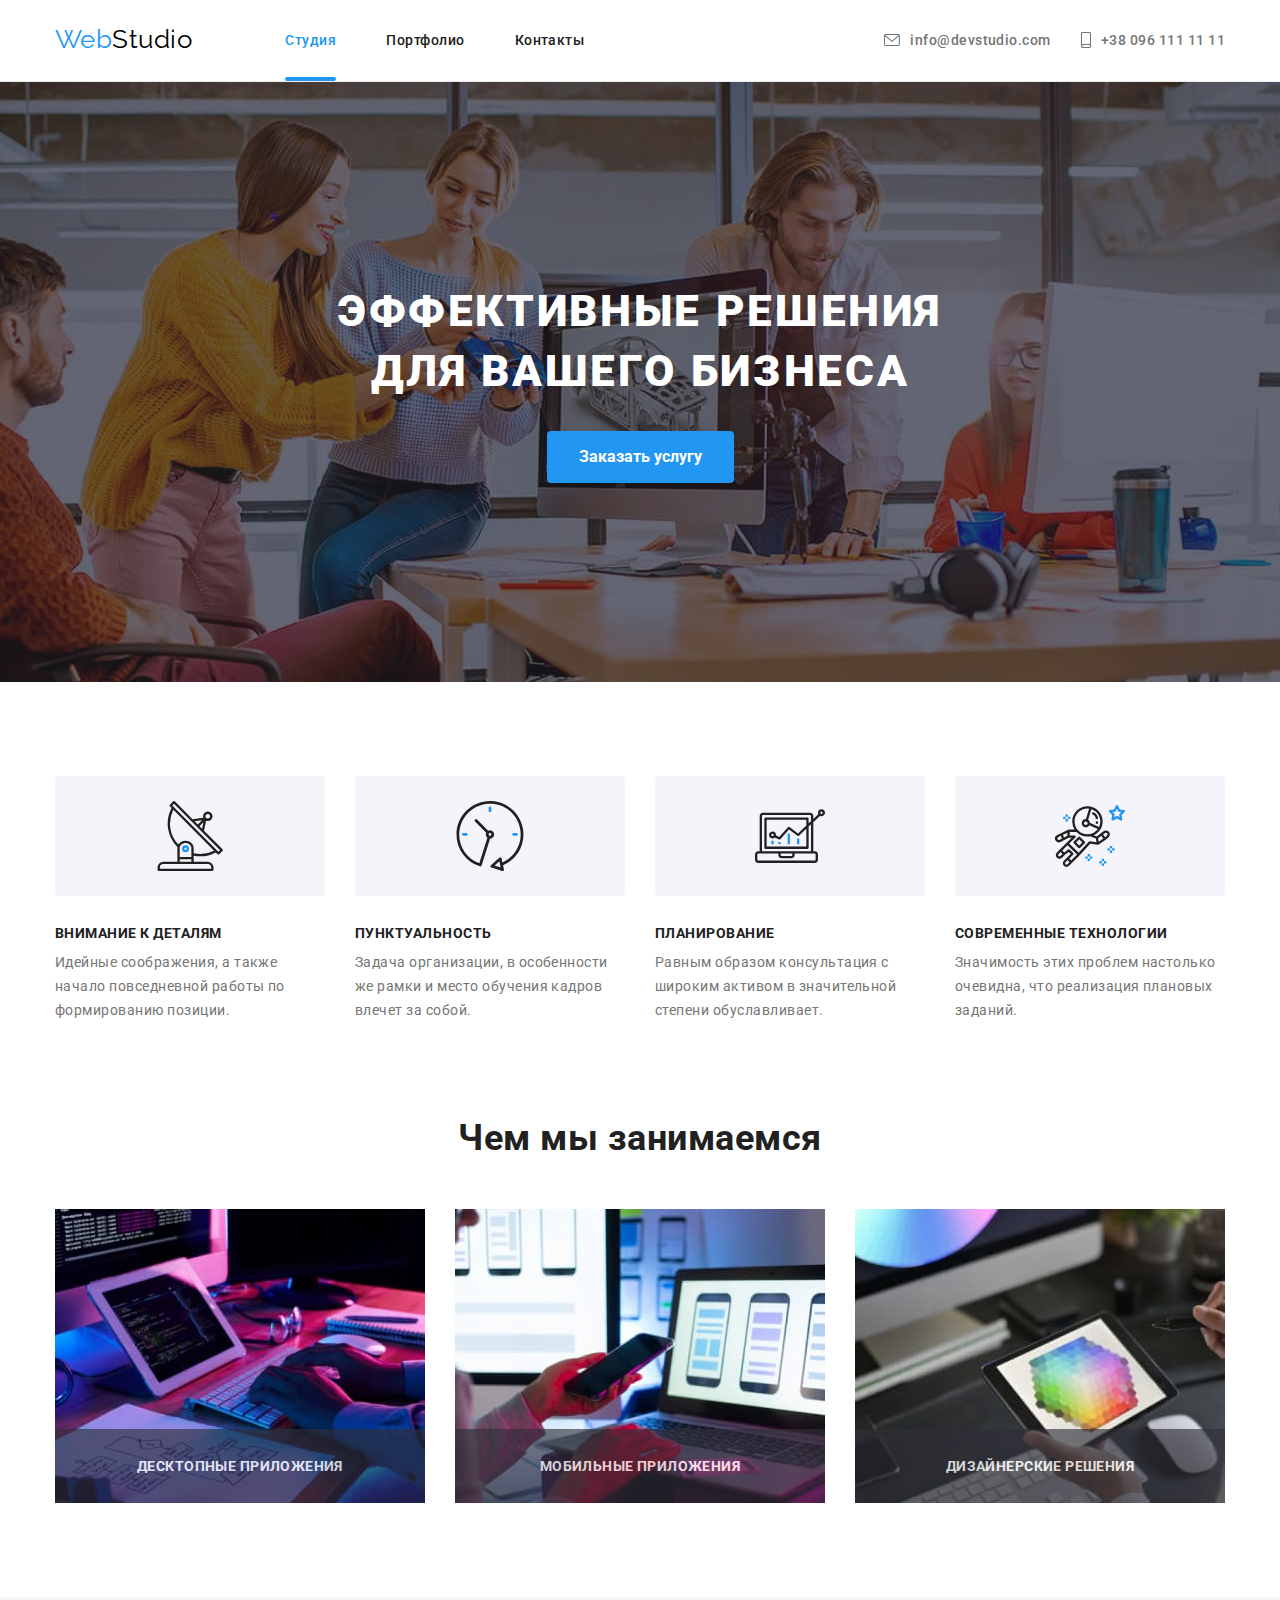
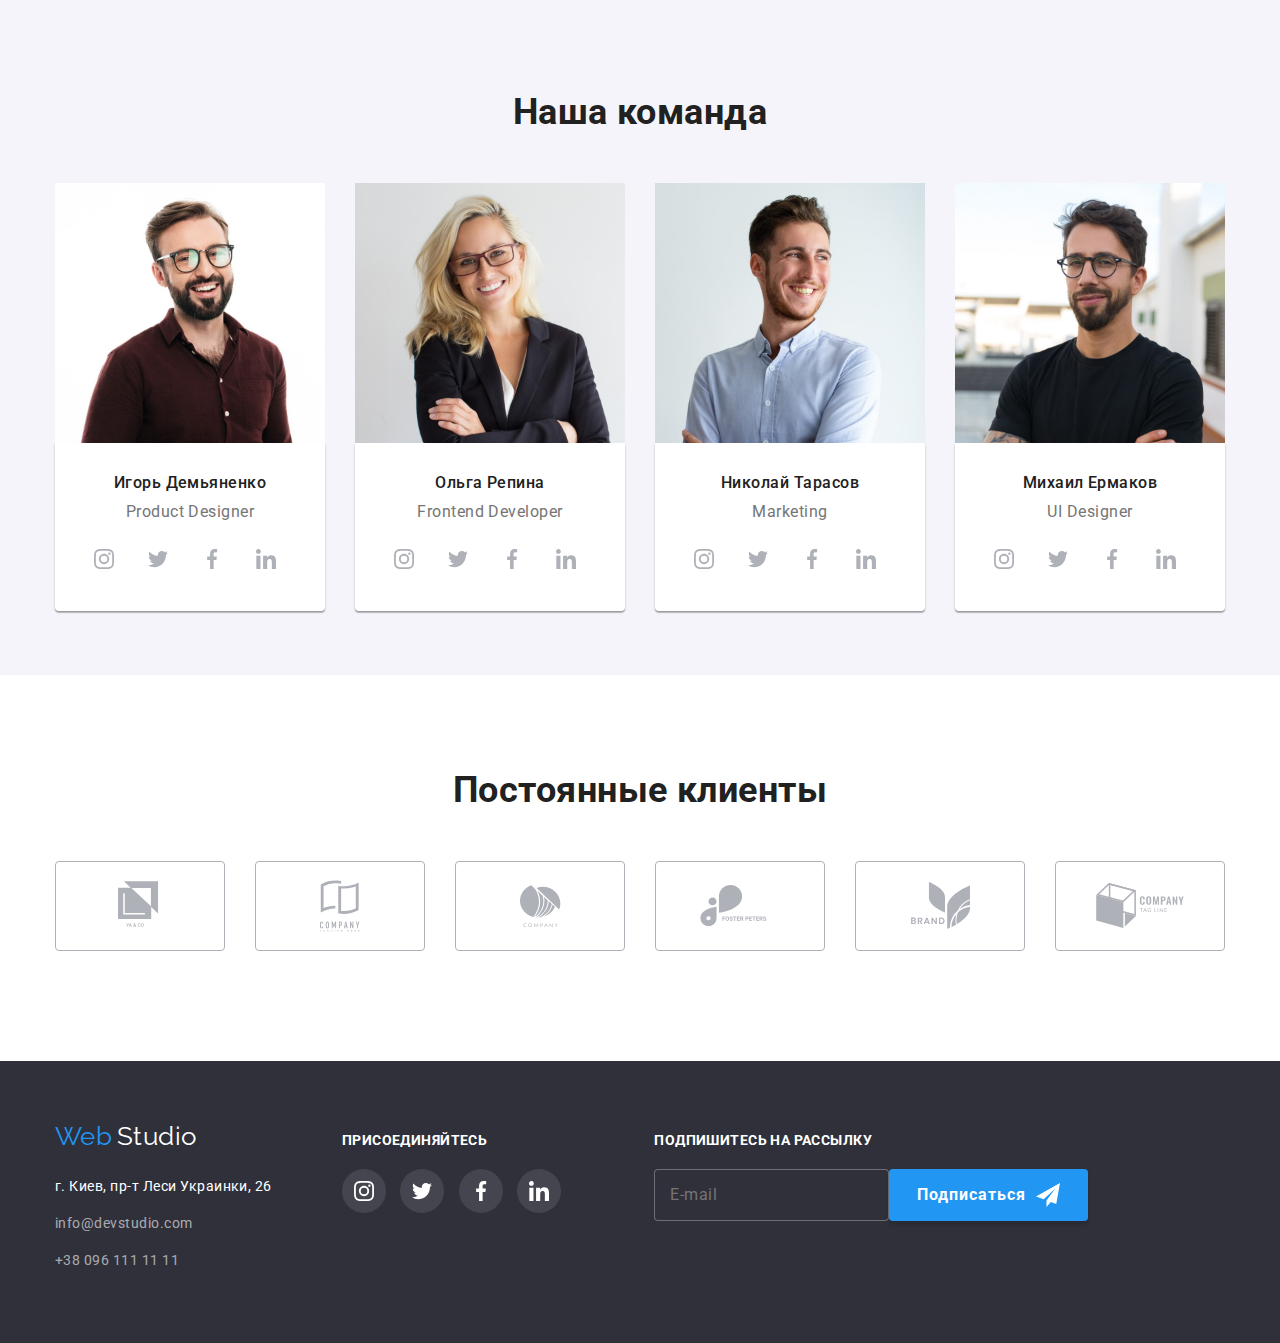
==== commit 1a9a662a: "ДЗ 8" ====
--- a/index.html
+++ b/index.html
@@ -342,7 +342,7 @@
         <!--Подвал-->
         <footer class="page-footer">
             <div class="container footer">
-                <div class="footer__contact">
+                <div class="footer__list">
                     <a class="footer__link" href="/">
                         <span class="footer__web">Web</span>
                         <span class="footer__studio">Studio</span>
@@ -361,7 +361,7 @@
                         </ul>
                     </address>
                 </div>
-                <div>
+                <div class="footer__social">
                     <h3 class="footer__social-title">присоединяйтесь</h3>
                     <ul class="footer__social-icons">
                         <li class="footer__icons">
@@ -397,6 +397,7 @@
                 <div class="footer__mail-form">
                     <h3 class="footer__social-title">Подпишитесь на рассылку</h3>
                     <form class="footer__form">
+                        
                             <!-- <label for="user_email" class="footer-form-lable"></label>
                             просто оставлю здесь, вдруг надо будет -->
                         <label for="user_email" class="footer__form-lable"></label>
--- a/css/styles.min.css
+++ b/css/styles.min.css
@@ -1,2 +1,2 @@
-:root{--dominant-tex-color: #757575;--title-color: #212121;--accent-color: #2196f3;--background-color: #ffffff;--logo-color: #000000;--color-white: #ffffff;--background-hero-color: #2f303a;--button-active-color: #188ce8;--box-backgroun-color: #f5f4fa;--contact-footer-color: rgba(255, 255, 255, 0.6);--contact-header-color: #757575;--background-footer-color: #2f303a;--color-client: #afb1b8}body{background-color:var(--background-color);font-family:Roboto, sans-serif;font-style:normal;font-weight:normal;color:var(--dominant-tex-color);line-height:1.2;letter-spacing:0.03em}a{text-decoration:none}li{list-style-type:none}h1,h2,h3,h4,h5,h6,p{margin:0}img{display:block;max-width:100%;height:auto}.container{margin-left:auto;margin-right:auto;width:100%;padding-left:15px;padding-right:15px}@media screen and (min-width: 480px){.container{max-width:480px}}@media screen and (min-width: 768px){.container{max-width:748px}}@media screen and (min-width: 1200px){.container{max-width:1200px}}.section{padding-top:94px;padding-bottom:94px}@media screen and (max-width: 1199.98px){.section{padding:60px 0 60px 0}}.navigation__logo__web{color:var(--accent-color);font-family:Raleway, sans-serif;font-size:26px;line-height:1.2}.navigation__logo__studio{color:var(--logo-color);font-family:Raleway, sans-serif;font-size:26px;line-height:1.2}.site-nav__link{position:relative;display:block;color:var(--title-color);font-weight:500;font-size:14px;line-height:1.2;padding-top:32px;padding-bottom:32px;transition-property:color;transition-duration:250ms;transition-timing-function:cubic-bezier(0.4, 0, 0.2, 1)}.site-nav__link.curent{color:var(--accent-color)}.link.curent::after{content:"";position:absolute;left:0;bottom:0px;display:inline-block;width:100%;height:4px;background-color:var(--accent-color);border-radius:2px}.item:hover,.item:focus,.link:hover,.link:focus{color:var(--accent-color)}.item{color:var(--contact-header-color);font-weight:500;font-size:14px;line-height:1.2;margin:0;padding-top:32px;padding-bottom:32px}.page-header{border-bottom:1px solid #ececec}@media screen and (max-width: 767.98px){.page-header .container{padding:15px;margin:0px}}@media screen and (min-width: 768px){.page-header .container{display:flex;justify-content:space-between}}@media screen and (min-width: 1200px){.page-header .container{display:flex}}@media screen and (min-width: 768px){.navigation__logo{margin-right:88px;padding-top:24px;padding-bottom:25px;display:flex}}@media screen and (min-width: 1200px){.navigation__logo{margin-right:93px;padding-top:24px;padding-bottom:25px;display:flex}}@media screen and (min-width: 768px){.navigation{display:flex;justify-content:space-between}}@media screen and (min-width: 1200px){.navigation{display:flex;align-items:center;margin-right:auto}}@media screen and (max-width: 767.98px){.site{display:none}}@media screen and (min-width: 768px){.site{display:flex;padding-left:0px;margin:0px}}@media screen and (max-width: 767.98px){.site-contact{display:none}}@media screen and (min-width: 768px){.site-contact{margin-top:21px;margin-bottom:21px;padding:0px}}@media screen and (min-width: 1200px){.site-contact{display:flex;padding-left:0px;margin:0px}}@media screen and (min-width: 768px){.site__link:not(:last-child){margin-right:50px}}@media screen and (min-width: 1200px){.site__link:not(:last-child){margin-right:50px}}@media screen and (min-width: 768px){.com-nav{display:flex;padding-left:0px;justify-content:flex;margin-top:32px;margin-bottom:32px}}.site-item:not(:last-child){margin-right:50px}@media screen and (min-width: 768px){.site__link-contact:not(:last-child){margin-bottom:10px}}@media screen and (min-width: 1200px){.site__link-contact:not(:last-child){margin-right:30px;margin-bottom:0px}}.contact-list{display:flex;margin-left:auto}.site__contact{font-family:inherit;font-weight:500;color:var(--secondary-text-color);text-decoration:none;cursor:pointer;transition-property:fill, color;transition-duration:250ms;transition-timing-function:cubic-bezier(0.4, 0, 0.2, 1)}@media screen and (min-width: 768px){.site__contact{display:flex;align-items:center;font-size:12px;line-height:14px}}@media screen and (min-width: 1200px){.site__contact{display:flex;justify-content:center;align-items:center;padding-top:32px;padding-bottom:32px;font-size:14px;line-height:16px}}.site__icon{margin-right:10px;fill:currentColor}.site__link:hover,.site__link:focus{color:var(--button-active-color)}.hero-content__button{display:inline-block;padding:10px 32px;color:var(--color-white);font-family:inherit;background-color:var(--accent-color);font-weight:bold;font-size:16px;line-height:2;cursor:pointer;border-radius:4px;border:none;transition-property:color, background-color;transition-duration:250ms;transition-timing-function:cubic-bezier(0.4, 0, 0.2, 1)}.button-hero:hover,.button-hero:focus{background-color:var(--button-active-color)}.hero{background-color:var(--background-hero-color);text-align:center;padding-top:200px;padding-bottom:200px;display:flex;align-items:center}.overlay{max-width:1600px;margin-left:auto;margin-right:auto;background-image:linear-gradient(to right, rgba(47,48,58,0.4), rgba(47,48,58,0.4)),url("../images/backgraund-imagehero.jpg");background-repeat:no-repeat;background-position:center;background-size:cover}@media screen and (min-width: 480px){.overlay{height:400px}}@media screen and (min-width: 768px){.overlay{height:400px}}@media screen and (min-width: 1200px){.overlay{height:600px}}.hero .container{display:flex;align-items:center;justify-content:center}@media screen and (min-width: 480px){.hero-content{max-width:360px}}@media screen and (min-width: 768px){.hero-content{max-width:360px}}@media screen and (min-width: 1200px){.hero-content{max-width:696px}}.hero-content__title{margin-top:0;margin-bottom:30px;color:var(--color-white);font-weight:900;line-height:1.4;letter-spacing:0.06em;text-transform:uppercase}@media screen and (max-width: 767.98px){.hero-content__title{font-size:26px;line-height:42px}}@media screen and (min-width: 768px){.hero-content__title{font-size:26px;line-height:42px}}@media screen and (min-width: 1200px){.hero-content__title{font-size:44px;line-height:60px}}.title{font-weight:bold;line-height:1.2;color:var(--title-color);text-align:center;margin-top:0px}@media screen and (max-width: 767.98px){.title{font-size:28px;line-height:33px}}@media screen and (min-width: 768px){.title{font-size:28px;line-height:33px}}@media screen and (max-width: 1199.98px){.title{margin-bottom:30px}}@media screen and (min-width: 1200px){.title{font-size:36px;line-height:42px;margin-bottom:50px}}.value{padding:0px;margin:0px}@media screen and (min-width: 768px){.value{display:flex;flex-wrap:wrap;margin-right:-30px;margin-bottom:-30px}}@media screen and (min-width: 1200px){.value{display:flex}}@media screen and (min-width: 768px){.value__item{width:calc((100% - 2 * 30px) / 2);margin-right:30px;margin-bottom:30px}}@media screen and (min-width: 1200px){.value__item{flex-basis:calc(100% / 4 - 30px)}}@media screen and (min-width: 1200px){.value__item:not(:last-child){margin-right:30px}}.value__title{display:flex;height:120px;background:#f5f4fa;border-radius:4px;margin-bottom:30px;justify-content:center;align-items:center;background-color:var(--box-backgroun-color)}.value__subtitle{font-weight:bold;font-size:14px;line-height:1.1;color:var(--title-color);text-transform:uppercase;margin-bottom:10px}@media screen and (max-width: 767.98px){.value__subtitle{text-align:center}}.value__text{font-size:14px;line-height:1.7}@media screen and (max-width: 767.98px){.value__text{margin-bottom:30px}}.section-title{padding-top:0px}@media screen and (max-width: 1199px){.section-title{display:none}}.work{padding:0px;margin:0px}.work__item{position:relative;flex-basis:calc((100% - 3 * 30px) / 3);margin-left:30px;margin-top:50px}.work__title{position:absolute;width:100%;height:25%;top:75%;background-color:rgba(47,48,58,0.8);opacity:0.8;display:flex;align-items:center;justify-content:center}.work__text{font-weight:700;font-size:14px;line-height:16px;letter-spacing:0.03em;text-transform:uppercase;color:var(--color-white)}.grid{display:flex;flex-wrap:wrap;margin-left:-30px;margin-top:-50px}.team{padding:0px;margin:0px}@media screen and (min-width: 768px){.team{display:flex;flex-wrap:wrap;justify-content:center;margin-right:-30px;margin-bottom:-30px}}@media screen and (min-width: 1200px){.team{display:flex;flex-wrap:wrap;justify-content:center;margin-right:0px}}@media screen and (min-width: 768px) and (max-width: 1199.98px){.team__list{flex-basis:calc((100% - 3 * 30px) / 2);margin-right:30px;margin-bottom:30px}}@media screen and (max-width: 767.98px){.team__list:not(:last-child){margin-bottom:30px}}@media screen and (min-width: 1200px){.team__list:not(:last-child){margin-right:30px}}.team__signature{padding-top:30px;padding-left:24px;padding-bottom:30px;padding-right:24px;text-align:center;background:var(--color-white);box-shadow:0px 1px 3px rgba(0,0,0,0.12),0px 1px 1px rgba(0,0,0,0.14),0px 2px 1px rgba(0,0,0,0.2);border-radius:0px 0px 4px 4px}.team__title{font-weight:500;font-size:16px;line-height:1.2;color:var(--title-color)}.team__responsibilities{font-size:16px;line-height:1.2;margin-top:10px}.box{background-color:var(--box-backgroun-color)}.box .section{padding-top:94px;padding-bottom:94px}@media screen and (max-width: 1199.98px){.box .section{padding:60px 0 60px 0}}.team__social{display:flex;padding-left:0px;justify-content:center;align-items:center;margin-top:16px}.team__icon{display:flex;height:44px;width:44px;justify-content:center;align-items:center;border-radius:50%;fill:var(--color-client);transition-property:background-color, fill;transition-duration:250ms;transition-timing-function:cubic-bezier(0.4, 0, 0.2, 1)}.team__icon:not(first-child){margin-right:10px}.team__icon:hover,.team__icon:focus{background-color:var(--accent-color);fill:var(--background-color)}.clients__link{display:flex;justify-content:center;align-items:center;width:170px;height:90px;border:1px solid #afb1b8;border-radius:4px;fill:var(--color-client);transition-property:fill, border;transition-duration:250ms;transition-timing-function:cubic-bezier(0.4, 0, 0.2, 1)}.clients{display:flex;flex-wrap:wrap;margin:0;padding:0}@media screen and (max-width: 767px){.clients{margin-top:-30px;margin-left:-30px}}.clients__item{padding:0;margin:0}@media screen and (max-width: 767px){.clients__item{flex-basis:calc(100% / 2 - 30px);margin-left:30px;margin-top:30px}}@media screen and (min-width: 1200px){.clients__item:not(:last-child){margin-right:30px}}.clients__link:focus,.clients__link:hover{border:1px solid var(--accent-color);fill:var(--accent-color)}
+:root{--dominant-tex-color: #757575;--title-color: #212121;--accent-color: #2196f3;--background-color: #ffffff;--logo-color: #000000;--color-white: #ffffff;--background-hero-color: #2f303a;--button-active-color: #188ce8;--box-backgroun-color: #f5f4fa;--contact-footer-color: rgba(255, 255, 255, 0.6);--contact-header-color: #757575;--background-footer-color: #2f303a;--color-client: #afb1b8}body{background-color:var(--background-color);font-family:Roboto, sans-serif;font-style:normal;font-weight:normal;color:var(--dominant-tex-color);line-height:1.2;letter-spacing:0.03em}a{text-decoration:none}li{list-style-type:none}h1,h2,h3,h4,h5,h6,p{margin:0}img{display:block;max-width:100%;height:auto}.container{margin-left:auto;margin-right:auto;width:100%;padding-left:15px;padding-right:15px}@media screen and (min-width: 480px){.container{max-width:480px}}@media screen and (min-width: 768px){.container{max-width:748px}}@media screen and (min-width: 1200px){.container{max-width:1200px}}.section{padding-top:94px;padding-bottom:94px}@media screen and (max-width: 1199.98px){.section{padding:60px 0 60px 0}}.navigation__logo__web{color:var(--accent-color);font-family:Raleway, sans-serif;font-size:26px;line-height:1.2}.navigation__logo__studio{color:var(--logo-color);font-family:Raleway, sans-serif;font-size:26px;line-height:1.2}.site-nav__link{position:relative;display:block;color:var(--title-color);font-weight:500;font-size:14px;line-height:1.2;padding-top:32px;padding-bottom:32px;transition-property:color;transition-duration:250ms;transition-timing-function:cubic-bezier(0.4, 0, 0.2, 1)}.site-nav__link.curent{color:var(--accent-color)}.link.curent::after{content:"";position:absolute;left:0;bottom:0px;display:inline-block;width:100%;height:4px;background-color:var(--accent-color);border-radius:2px}.item:hover,.item:focus,.link:hover,.link:focus{color:var(--accent-color)}.item{color:var(--contact-header-color);font-weight:500;font-size:14px;line-height:1.2;margin:0;padding-top:32px;padding-bottom:32px}.page-header{border-bottom:1px solid #ececec}@media screen and (max-width: 767.98px){.page-header .container{padding:15px;margin:0px}}@media screen and (min-width: 768px){.page-header .container{display:flex;justify-content:space-between}}@media screen and (min-width: 1200px){.page-header .container{display:flex}}@media screen and (min-width: 768px){.navigation__logo{margin-right:88px;padding-top:24px;padding-bottom:25px;display:flex}}@media screen and (min-width: 1200px){.navigation__logo{margin-right:93px;padding-top:24px;padding-bottom:25px;display:flex}}@media screen and (min-width: 768px){.navigation{display:flex;justify-content:space-between}}@media screen and (min-width: 1200px){.navigation{display:flex;align-items:center;margin-right:auto}}@media screen and (max-width: 767.98px){.site{display:none}}@media screen and (min-width: 768px){.site{display:flex;padding-left:0px;margin:0px}}@media screen and (max-width: 767.98px){.site-contact{display:none}}@media screen and (min-width: 768px){.site-contact{margin-top:21px;margin-bottom:21px;padding:0px}}@media screen and (min-width: 1200px){.site-contact{display:flex;padding-left:0px;margin:0px}}@media screen and (min-width: 768px){.site__link:not(:last-child){margin-right:50px}}@media screen and (min-width: 1200px){.site__link:not(:last-child){margin-right:50px}}@media screen and (min-width: 768px){.com-nav{display:flex;padding-left:0px;justify-content:flex;margin-top:32px;margin-bottom:32px}}.site-item:not(:last-child){margin-right:50px}@media screen and (min-width: 768px){.site__link-contact:not(:last-child){margin-bottom:10px}}@media screen and (min-width: 1200px){.site__link-contact:not(:last-child){margin-right:30px;margin-bottom:0px}}.contact-list{display:flex;margin-left:auto}.site__contact{font-family:inherit;font-weight:500;color:var(--secondary-text-color);text-decoration:none;cursor:pointer;transition-property:fill, color;transition-duration:250ms;transition-timing-function:cubic-bezier(0.4, 0, 0.2, 1)}@media screen and (min-width: 768px){.site__contact{display:flex;align-items:center;font-size:12px;line-height:14px}}@media screen and (min-width: 1200px){.site__contact{display:flex;justify-content:center;align-items:center;padding-top:32px;padding-bottom:32px;font-size:14px;line-height:16px}}.site__icon{margin-right:10px;fill:currentColor}.site__link:hover,.site__link:focus{color:var(--button-active-color)}.hero-content__button{display:inline-block;padding:10px 32px;color:var(--color-white);font-family:inherit;background-color:var(--accent-color);font-weight:bold;font-size:16px;line-height:2;cursor:pointer;border-radius:4px;border:none;transition-property:color, background-color;transition-duration:250ms;transition-timing-function:cubic-bezier(0.4, 0, 0.2, 1)}.button-hero:hover,.button-hero:focus{background-color:var(--button-active-color)}.hero{background-color:var(--background-hero-color);text-align:center;padding-top:200px;padding-bottom:200px;display:flex;align-items:center}.overlay{max-width:1600px;margin-left:auto;margin-right:auto;background-image:linear-gradient(to right, rgba(47,48,58,0.4), rgba(47,48,58,0.4)),url("../images/backgraund-imagehero.jpg");background-repeat:no-repeat;background-position:center;background-size:cover}@media screen and (min-width: 480px){.overlay{height:400px}}@media screen and (min-width: 768px){.overlay{height:400px}}@media screen and (min-width: 1200px){.overlay{height:600px}}.hero .container{display:flex;align-items:center;justify-content:center}@media screen and (min-width: 480px){.hero-content{max-width:360px}}@media screen and (min-width: 768px){.hero-content{max-width:360px}}@media screen and (min-width: 1200px){.hero-content{max-width:696px}}.hero-content__title{margin-top:0;margin-bottom:30px;color:var(--color-white);font-weight:900;line-height:1.4;letter-spacing:0.06em;text-transform:uppercase}@media screen and (max-width: 767.98px){.hero-content__title{font-size:26px;line-height:42px}}@media screen and (min-width: 768px){.hero-content__title{font-size:26px;line-height:42px}}@media screen and (min-width: 1200px){.hero-content__title{font-size:44px;line-height:60px}}.title{font-weight:bold;line-height:1.2;color:var(--title-color);text-align:center;margin-top:0px}@media screen and (max-width: 767.98px){.title{font-size:28px;line-height:33px}}@media screen and (min-width: 768px){.title{font-size:28px;line-height:33px}}@media screen and (max-width: 1199.98px){.title{margin-bottom:30px}}@media screen and (min-width: 1200px){.title{font-size:36px;line-height:42px;margin-bottom:50px}}.value{padding:0px;margin:0px}@media screen and (min-width: 768px){.value{display:flex;flex-wrap:wrap;margin-right:-30px;margin-bottom:-30px}}@media screen and (min-width: 1200px){.value{display:flex}}@media screen and (min-width: 768px){.value__item{width:calc((100% - 2 * 30px) / 2);margin-right:30px;margin-bottom:30px}}@media screen and (min-width: 1200px){.value__item{flex-basis:calc(100% / 4 - 30px)}}@media screen and (min-width: 1200px){.value__item:not(:last-child){margin-right:30px}}.value__title{display:flex;height:120px;background:#f5f4fa;border-radius:4px;margin-bottom:30px;justify-content:center;align-items:center;background-color:var(--box-backgroun-color)}.value__subtitle{font-weight:bold;font-size:14px;line-height:1.1;color:var(--title-color);text-transform:uppercase;margin-bottom:10px}@media screen and (max-width: 767.98px){.value__subtitle{text-align:center}}.value__text{font-size:14px;line-height:1.7}@media screen and (max-width: 767.98px){.value__text{margin-bottom:30px}}.section-title{padding-top:0px}@media screen and (max-width: 1199px){.section-title{display:none}}.work{padding:0px;margin:0px}.work__item{position:relative;flex-basis:calc((100% - 3 * 30px) / 3);margin-left:30px;margin-top:50px}.work__title{position:absolute;width:100%;height:25%;top:75%;background-color:rgba(47,48,58,0.8);opacity:0.8;display:flex;align-items:center;justify-content:center}.work__text{font-weight:700;font-size:14px;line-height:16px;letter-spacing:0.03em;text-transform:uppercase;color:var(--color-white)}.grid{display:flex;flex-wrap:wrap;margin-left:-30px;margin-top:-50px}.team{padding:0px;margin:0px}@media screen and (min-width: 768px){.team{display:flex;flex-wrap:wrap;justify-content:center;margin-right:-30px;margin-bottom:-30px}}@media screen and (min-width: 1200px){.team{display:flex;flex-wrap:wrap;justify-content:center;margin-right:0px}}@media screen and (min-width: 768px) and (max-width: 1199.98px){.team__list{flex-basis:calc((100% - 3 * 30px) / 2);margin-right:30px;margin-bottom:30px}}@media screen and (max-width: 767.98px){.team__list:not(:last-child){margin-bottom:30px}}@media screen and (min-width: 1200px){.team__list:not(:last-child){margin-right:30px}}.team__signature{padding-top:30px;padding-left:24px;padding-bottom:30px;padding-right:24px;text-align:center;background:var(--color-white);box-shadow:0px 1px 3px rgba(0,0,0,0.12),0px 1px 1px rgba(0,0,0,0.14),0px 2px 1px rgba(0,0,0,0.2);border-radius:0px 0px 4px 4px}.team__title{font-weight:500;font-size:16px;line-height:1.2;color:var(--title-color)}.team__responsibilities{font-size:16px;line-height:1.2;margin-top:10px}.box{background-color:var(--box-backgroun-color)}.box .section{padding-top:94px;padding-bottom:94px}@media screen and (max-width: 1199.98px){.box .section{padding:60px 0 60px 0}}.team__social{display:flex;padding-left:0px;justify-content:center;align-items:center;margin-top:16px}.team__icon{display:flex;height:44px;width:44px;justify-content:center;align-items:center;border-radius:50%;fill:var(--color-client);transition-property:background-color, fill;transition-duration:250ms;transition-timing-function:cubic-bezier(0.4, 0, 0.2, 1)}.team__icon:not(first-child){margin-right:10px}.team__icon:hover,.team__icon:focus{background-color:var(--accent-color);fill:var(--background-color)}.clients__link{display:flex;justify-content:center;align-items:center;height:90px;border:1px solid #afb1b8;border-radius:4px;fill:var(--color-client);transition-property:fill, border;transition-duration:250ms;transition-timing-function:cubic-bezier(0.4, 0, 0.2, 1)}@media screen and (max-width: 767.98px){.clients{margin-top:-30px;margin-left:-30px;padding:0px}}@media screen and (max-width: 1199.98px){.clients{display:flex;flex-wrap:wrap;padding:0px}}@media screen and (min-width: 1200px){.clients{display:flex;justify-content:center;padding:0px}}@media screen and (max-width: 767.98px){.clients__item{flex-basis:calc(100% / 2 - 30px);margin-left:30px;margin-top:30px}}@media screen and (min-width: 768px){.clients__item{flex-basis:calc(100% / 3 - 30px);margin-top:30px;margin-left:30px}}@media screen and (min-width: 1200px){.clients__item{margin:0px}}@media screen and (min-width: 1200px){.clients__item:not(:last-child){margin-right:30px}}.clients__link:focus,.clients__link:hover{border:1px solid var(--accent-color);fill:var(--accent-color)}.page-footer{background-color:var(--background-footer-color);padding-top:60px;padding-bottom:60px}@media screen and (min-width: 768px) and (max-width: 1199.98px){.footer{display:flex;justify-content:center;flex-wrap:wrap}}@media screen and (min-width: 1200px){.footer{display:flex;align-items:baseline}}@media screen and (max-width: 767.98px){.footer{text-align:center}}.footer__web{color:var(--accent-color);font-family:Raleway, sans-serif;font-size:26px;line-height:1.2}.footer__studio{color:var(--color-white);font-family:Raleway, sans-serif;font-size:26px;line-height:1.2}@media screen and (min-width: 768px) and (max-width: 1199.98px){.footer__list{margin-right:165px;margin-bottom:60px;text-align:center}}@media screen and (min-width: 1200px){.footer__list{margin-right:70px}}.footer__address{font-size:14px;line-height:2;color:var(--color-white);font-style:normal;padding-left:0px;margin-bottom:9px;transition-property:color;transition-duration:250ms;transition-timing-function:cubic-bezier(0.4, 0, 0.2, 1)}.footer__find{padding:0px;margin-top:20px;margin-bottom:0px}.footer__contact{font-size:14px;line-height:1.7;color:var(--contact-footer-color);font-style:normal;transition-property:color;transition-duration:250ms;transition-timing-function:cubic-bezier(0.4, 0, 0.2, 1)}.footer__address:hover,.footer__address:focus,.footer__contact:hover,.footer__contact:focus{color:var(--accent-color)}.footer__social-icons{padding:0%;margin:0px}.footer__social-title{font-family:Roboto;font-style:normal;font-weight:bold;font-size:14px;letter-spacing:0.03em;text-transform:uppercase;color:var(--background-color);margin-top:60px;margin-bottom:20px}@media screen and (min-width: 768px){.footer__social-title{margin-top:0px;text-align:center}}@media screen and (min-width: 1200px){.footer__social-title{display:flex}}@media screen and (min-width: 1200px){.footer__social{margin-right:93px}}.footer__icons{display:inline-block;justify-content:center;align-items:center}.footer__icons:not(:last-child){margin-right:10px}.footer__social-link{display:flex;justify-content:center;align-items:center;width:44px;height:44px;border-radius:50%;background-color:rgba(255,255,255,0.1);transition-property:background-color, fill;transition-duration:250ms;transition-timing-function:cubic-bezier(0.4, 0, 0.2, 1)}.footer__icon{fill:var(--background-color)}.footer__social-link:hover,.footer__social-link:focus{background-color:var(--accent-color)}@media screen and (min-width: 480px) and (max-width: 1199.98px){.footer__form{display:inline-block;text-align:center}}@media screen and (min-width: 1200px){.footer__form{display:flex}}.footer__form-input{border:1px solid rgba(255,255,255,0.3);color:rgba(255,255,255,0.6);background-color:var(--background-footer-color);border-radius:4px;padding:15px;line-height:1.25;letter-spacing:0.03em}@media screen and (min-width: 480px) and (max-width: 1199px){.footer__form-input{width:450px;height:50px}}.footer__button{display:flex;align-items:center;text-align:center;letter-spacing:0.06em;color:var(--color-white);padding:10px 28px 10px 28px;font-weight:700;font-size:16px;line-height:30px;background-color:var(--accent-color);box-shadow:0px 4px 4px rgba(0,0,0,0.15);border-radius:4px;cursor:pointer;border:none;transition-property:background-color, color;transition-duration:250ms;transition-timing-function:cubic-bezier(0.4, 0, 0.2, 1)}@media screen and (max-width: 1199px){.footer__button{margin-top:20px;margin-left:auto;margin-right:auto}}.footer-button:hover,.footer-button:focus{background-color:var(--button-active-color)}.footer__form-icon{margin-left:10px;fill:var(--color-white)}.filter{display:flex;justify-content:center;margin:0px}@media screen and (max-width: 767.98px){.filter{margin-bottom:40px}}@media screen and (max-width: 1199.98px){.filter{margin-bottom:30px}}@media screen and (min-width: 1199.98px){.filter{margin-bottom:50px}}@media screen and (max-width: 767.98px){.filter{flex-wrap:wrap;justify-content:flex-start;padding:0px}}.filter__item{height:44px;list-style:none;border:none}.filter__item:not(:last-child){margin-right:8px}@media screen and (max-width: 767.98px){.filter__item:not(:last-child){margin-bottom:21px}}.filter__item .filter__button.curent{background-color:var(--accent-color);color:var(--color-white)}.filter__button{display:inline-block;padding:6px 22px;min-width:73px;border-radius:4px;color:var(--title-color);font-family:inherit;background-color:var(--box-backgroun-color);font-weight:bold;font-size:16px;line-height:2;cursor:pointer;text-align:center;border:none;transition-property:background-color, color, box-shadow;transition-duration:250ms;transition-timing-function:cubic-bezier(0.4, 0, 0.2, 1)}.filter__button:hover,.filter__button:focus{color:var(--color-white);background-color:var(--accent-color);box-shadow:0px 3px 1px rgba(0,0,0,0.1),0px 1px 2px rgba(0,0,0,0.08),0px 2px 2px rgba(0,0,0,0.12)}.project{display:flex;flex-wrap:wrap;padding:0px;margin:0px;margin-left:-30px;margin-top:-30px}.project__item{margin-left:30px;margin-top:30px}@media screen and (max-width: 767.98px){.project__item{width:100%;max-width:450px}}@media screen and (min-width: 768px) and (max-width: 1199.98px){.project__item{flex-basis:calc(100% / 2 - 30px);max-width:354px;height:440px}}.project__card{color:var(--contact-header-color);display:block;text-decoration:none}.project__card:hover,.project__card:focus{box-shadow:0px 1px 1px rgba(0,0,0,0.12),0px 4px 4px rgba(0,0,0,0.06),1px 4px 6px rgba(0,0,0,0.16)}.project__box{border-bottom:1px solid #eeeeee;border-right:1px solid #eeeeee;border-left:1px solid #eeeeee;padding-top:20px;padding-right:24px;padding-bottom:20px;padding-left:24px}.project__thumb::before{content:"";display:inline-block;position:absolute;top:0px;left:0px;width:100%;height:100%}.project__thumb{position:relative;overflow:hidden}.project__card:hover .project__thumb::before,.project__card:hover .project__overlay{transform:translateY(0)}.project__card:focus .project__thumb::before,.project__card:focus .project__overlay{transform:translateY(0)}.project__overlay{content:"";display:inline-block;position:absolute;top:0px;left:0px;width:100%;height:100%;background-color:rgba(33,150,243,0.9);font-family:Roboto;font-style:normal;font-weight:normal;font-size:18px;line-height:28px;letter-spacing:0.03em;color:var(--color-white);transition-property:transform, background-color;transform:translateY(101%);transition-duration:250ms;transition-timing-function:cubic-bezier(0.4, 0, 0.2, 1)}.project__text{position:absolute;top:0;left:0;width:100%;font-family:Roboto;font-size:18px;line-height:1.56;letter-spacing:0.03em;text-align:left;padding:63px 24px;color:var(--white-color)}.project__title{font-weight:bold;font-size:18px;line-height:2;color:var(--title-color);margin-bottom:4px}.project__subtitle{font-size:16px;line-height:2}.visually-hidden{position:absolute !important;clip:rect(1px 1px 1px 1px);clip:rect(1px, 1px, 1px, 1px);padding:0 !important;border:0 !important;height:1px !important;width:1px !important;overflow:hidden}.backdrop{position:fixed;top:0;left:0;width:100%;height:100%;background-color:rgba(0,0,0,0.2);transition-duration:250ms;transition-timing-function:cubic-bezier(0.4, 0, 0.2, 1)}.backdrop.is-hidden{opacity:0;pointer-events:none}.modal{position:absolute;top:50%;left:50%;transform:translate(-50%, -50%);padding:40px;min-width:528px;min-height:581px;background-color:var(--color-white)}@media screen and (max-width: 1199.98px){.modal{min-width:450px;min-height:609px}}.modal__btn{position:absolute;top:0;right:0;margin-top:8px;margin-right:8px;height:30px;width:30px;border:none;outline:none;cursor:pointer;border-radius:50%;background-color:var(--color-white);border:1px solid rgba(0,0,0,0.1);transition-duration:250ms;transition-timing-function:cubic-bezier(0.4, 0, 0.2, 1)}.modal__icon{height:11px;width:11px}.modal__btn:hover,.modal__btn:focus{fill:var(--accent-color)}.modal__text{font-weight:700;font-size:20px;line-height:1.15;letter-spacing:0.03em;margin-bottom:12px;color:var(--title-color)}.modal__form{transition-duration:250ms;transition-timing-function:cubic-bezier(0.4, 0, 0.2, 1)}.modal__unit{flex-direction:column;margin-bottom:10px}.modal__label{font-size:12px;line-height:14px;letter-spacing:0.01em;color:var(--dominant-tex-color)}.modal__input{width:100%;height:40px;border:1px solid rgba(33,33,33,0.2);box-sizing:border-box;border-radius:4px;padding-left:42px;margin-top:4px;background:var(--color-white);box-shadow:0px 1px 3px rgba(0,0,0,0.12),0px 1px 1px rgba(0,0,0,0.14),0px 2px 1px rgba(0,0,0,0.2);cursor:pointer;outline:none;transition-property:border;transition-duration:250ms;transition-timing-function:cubic-bezier(0.4, 0, 0.2, 1)}.modal__input:focus,.modal__input:hover{border:1px solid var(--accent-color)}.modal__coment{width:100%;height:120px;margin-top:4px;padding-left:16px;padding-top:12px;padding-right:16px;padding-bottom:12px;border:1px solid rgba(33,33,33,0.2);box-sizing:border-box;border-radius:4px;background:var(--color-white);box-shadow:0px 1px 3px rgba(0,0,0,0.12),0px 1px 1px rgba(0,0,0,0.14),0px 2px 1px rgba(0,0,0,0.2);cursor:pointer;outline:none;resize:none}.modal__coment:focus,.modal__coment:hover{border:1px solid var(--accent-color)}.modal__block{position:relative}.modal__form-icon{position:absolute;left:12px;top:50%;transform:translateY(-50%);transition-property:fill;transition-duration:250ms;transition-timing-function:cubic-bezier(0.4, 0, 0.2, 1)}.modal__input:focus+.modal__form-icon{fill:var(--accent-color)}.modal__checkbox-icon{display:inline-block;width:16px;height:15px;border:2px solid black;border-radius:4px;margin-right:7px}.modal__checkbox:checked+.modal__checkbox-icon{background-color:var(--accent-color);background-image:url(../images/icon/icon-check.svg);background-size:contain;background-origin:border-box;border-color:var(--accent-color)}.modal__checkbox{position:absolute;width:1px;height:1px;margin:-1px;border:0;padding:0;clip:rect(0 0 0 0);overflow:hidden}.modal__policy{display:flex;align-items:center;justify-content:center;letter-spacing:0.03em;color:var(--contact-header-color);margin-top:20px;cursor:pointer}.modal__button{display:block;margin-right:auto;margin-left:auto;margin-top:30px;padding:10px 55px;font-size:16px;line-height:1.87;font-weight:700;letter-spacing:0.06em;background-color:var(--accent-color);color:var(--color-white);border:none;border-radius:4px;cursor:pointer;transition-property:background-color, color;transition-duration:250ms;transition-timing-function:cubic-bezier(0.4, 0, 0.2, 1)}.modal-button:hover,.modal-button:focus{background-color:var(--button-active-color)}.modal__link{margin-left:10px;line-height:1.71;letter-spacing:0.03em;text-decoration:underline;color:var(--accent-color);transition-property:color;transition-duration:250ms;transition-timing-function:cubic-bezier(0.4, 0, 0.2, 1)}
 /*# sourceMappingURL=styles.min.css.map */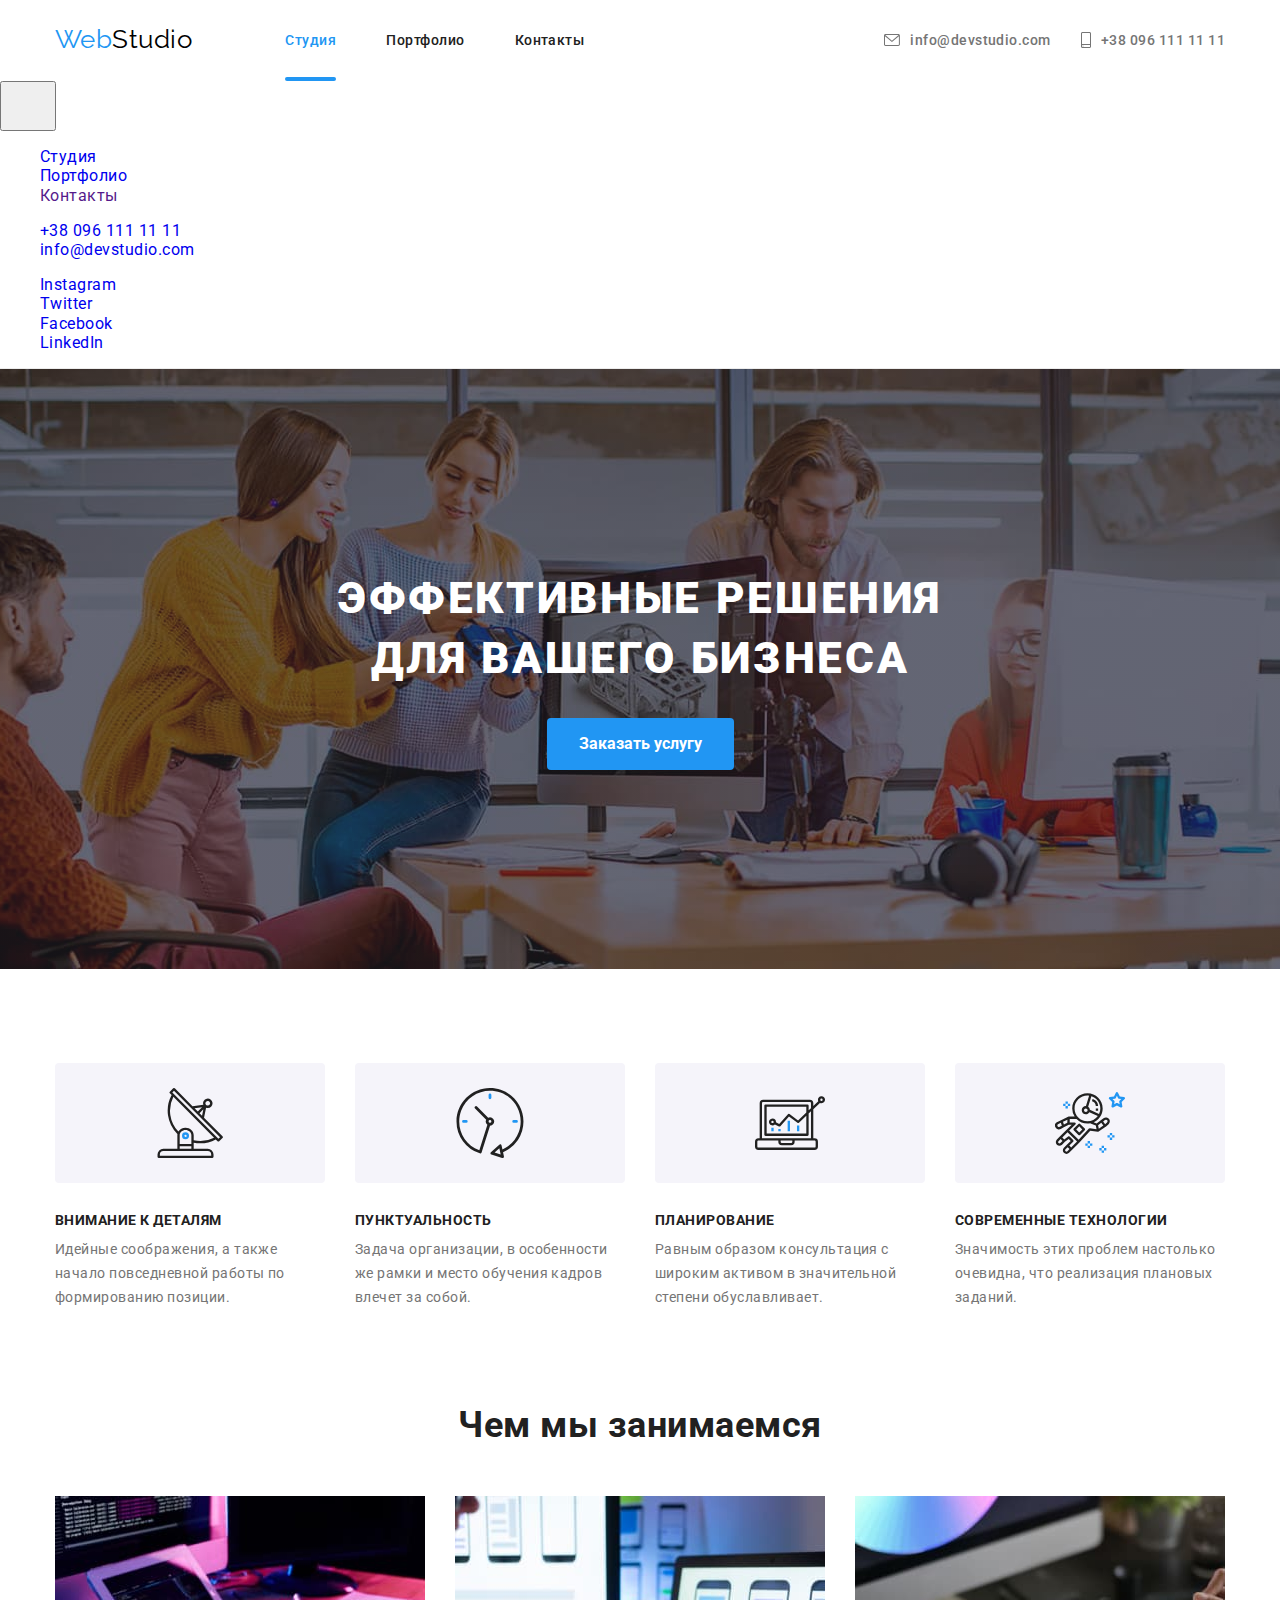
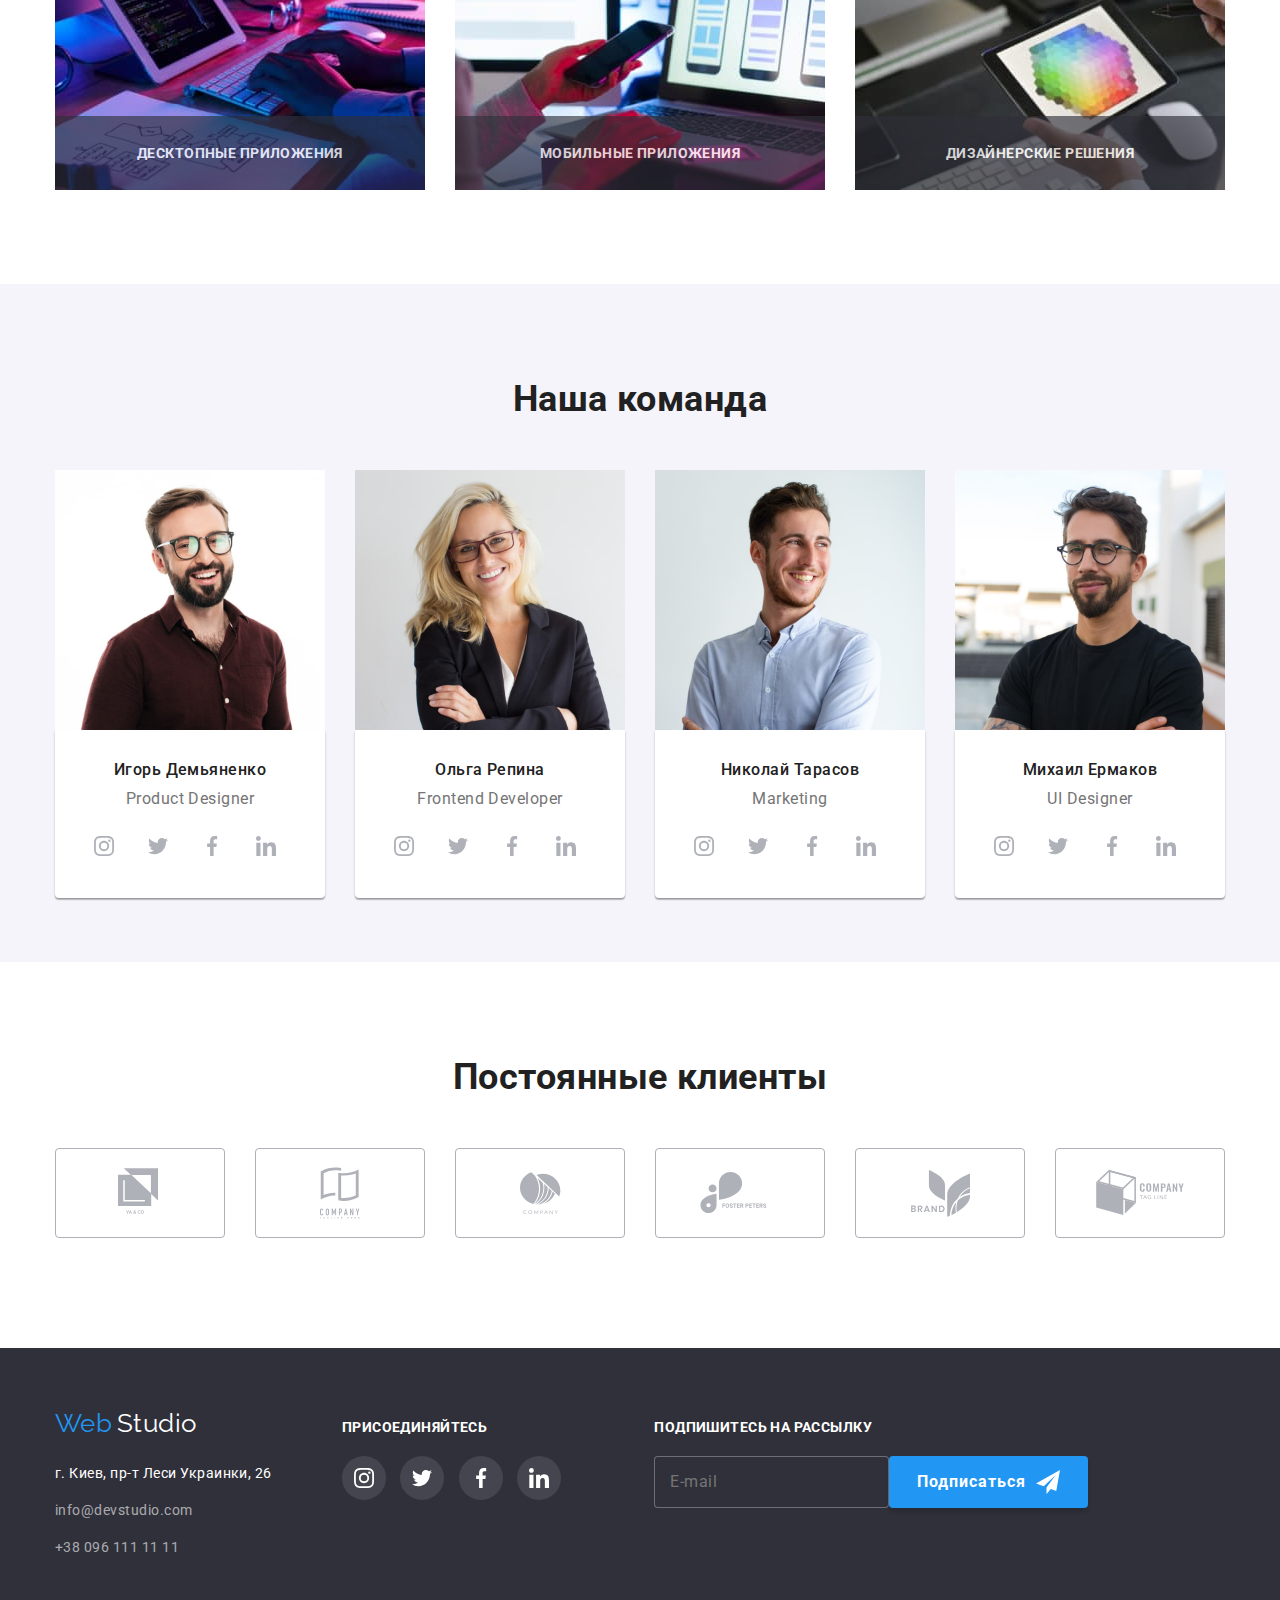
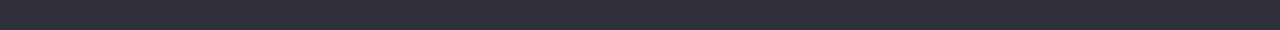
==== commit 7509e63d: "ДЗ 8" ====
--- a/index.html
+++ b/index.html
@@ -51,6 +51,63 @@
                         </li>
                     </ul>
           </div>
+          <!--меню мобилки-->
+        <div class="menu__button">
+            <button type="button" class="menu__btn" data-menu-button>
+                <svg class="menu__icon" width="40" height="40">
+                    <use class="icon-open" href="./img/icons.svg#icon-menu40px"></use>
+                    <use class="icon-close" href="./img/icons.svg#icon-close40px"></use>
+                </svg>
+            </button>
+        </div>
+        
+        <div class="mobile-menu" data-menu>
+            <ul class="mobile-menu__nav">
+                <li class="mobile-menu__item">
+                    <a href="./index.html" class="mobile-menu__link current">Студия</a>
+                </li>
+                <li class="mobile-menu__item">
+                    <a href="./portfolio.html" class="mobile-menu__link">Портфолио</a>
+                </li>
+                <li class="mobile-menu__item">
+                    <a href="" class="mobile-menu__link">Контакты</a>
+                </li>
+            </ul>
+        
+            <div class="mobile-social">
+                <ul class="connection-menu">
+                    <li class="connection-menu__item">
+                        <a href="tel:+380961111111" class="connection-menu__tel">
+                            +38 096 111 11 11</a>
+                    </li>
+                    <li class="connection-menu__item">
+                        <a href="mailto:info@devstudio.com" class="connection-menu__mail">info@devstudio.com
+                        </a>
+                    </li>
+                </ul>
+        
+                <ul class="social-menu">
+                    <li class="social-menu__item">
+                        <a class="social-menu__link" href="/" target="_blank" rel="noopener norefferer"
+                            aria-label="Instagram">Instagram</a>
+                    </li>
+                    <li class="social-menu__item">
+                        <a class="social-menu__link" href="/" target="_blank" rel="noopener norefferer"
+                            aria-label="Twitter">Twitter</a>
+                    </li>
+                    <li class="social-menu__item">
+                        <a class="social-menu__link" href="/" target="_blank" rel="noopener norefferer"
+                            aria-label="Facebook">Facebook</a>
+                    </li>
+                    <li class="social-menu__item">
+                        <a class="social-menu__link" href="/" target="_blank" rel="noopener norefferer"
+                            aria-label="LinkedIn">LinkedIn</a>
+                    </li>
+                </ul>
+            </div>
+        </div>
+
+
         </header>
         <!--Главная страница-->
         <main>
@@ -472,5 +529,7 @@
         </div>
         
         <script src="./js/modal.js"></script>
+        <script src="./js/mobile-menu.js"></script>
+
     </body>
     </html>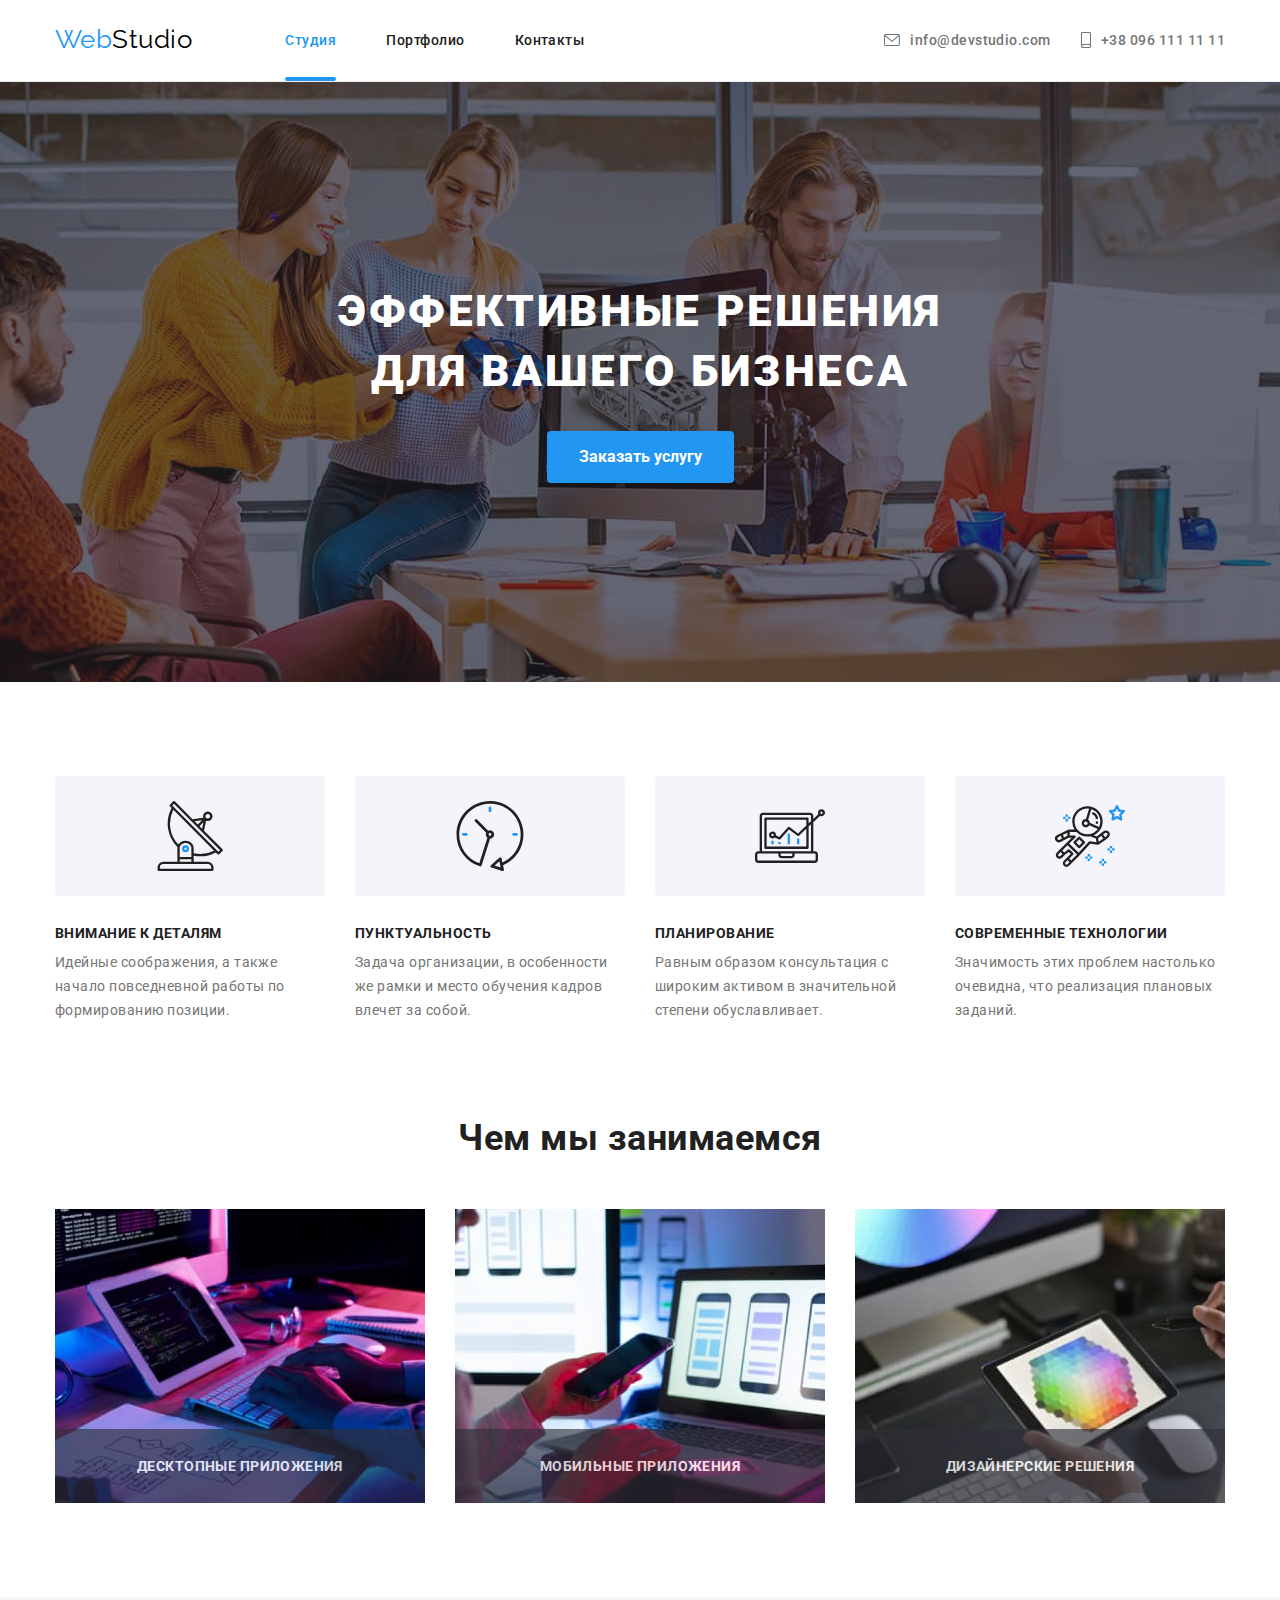
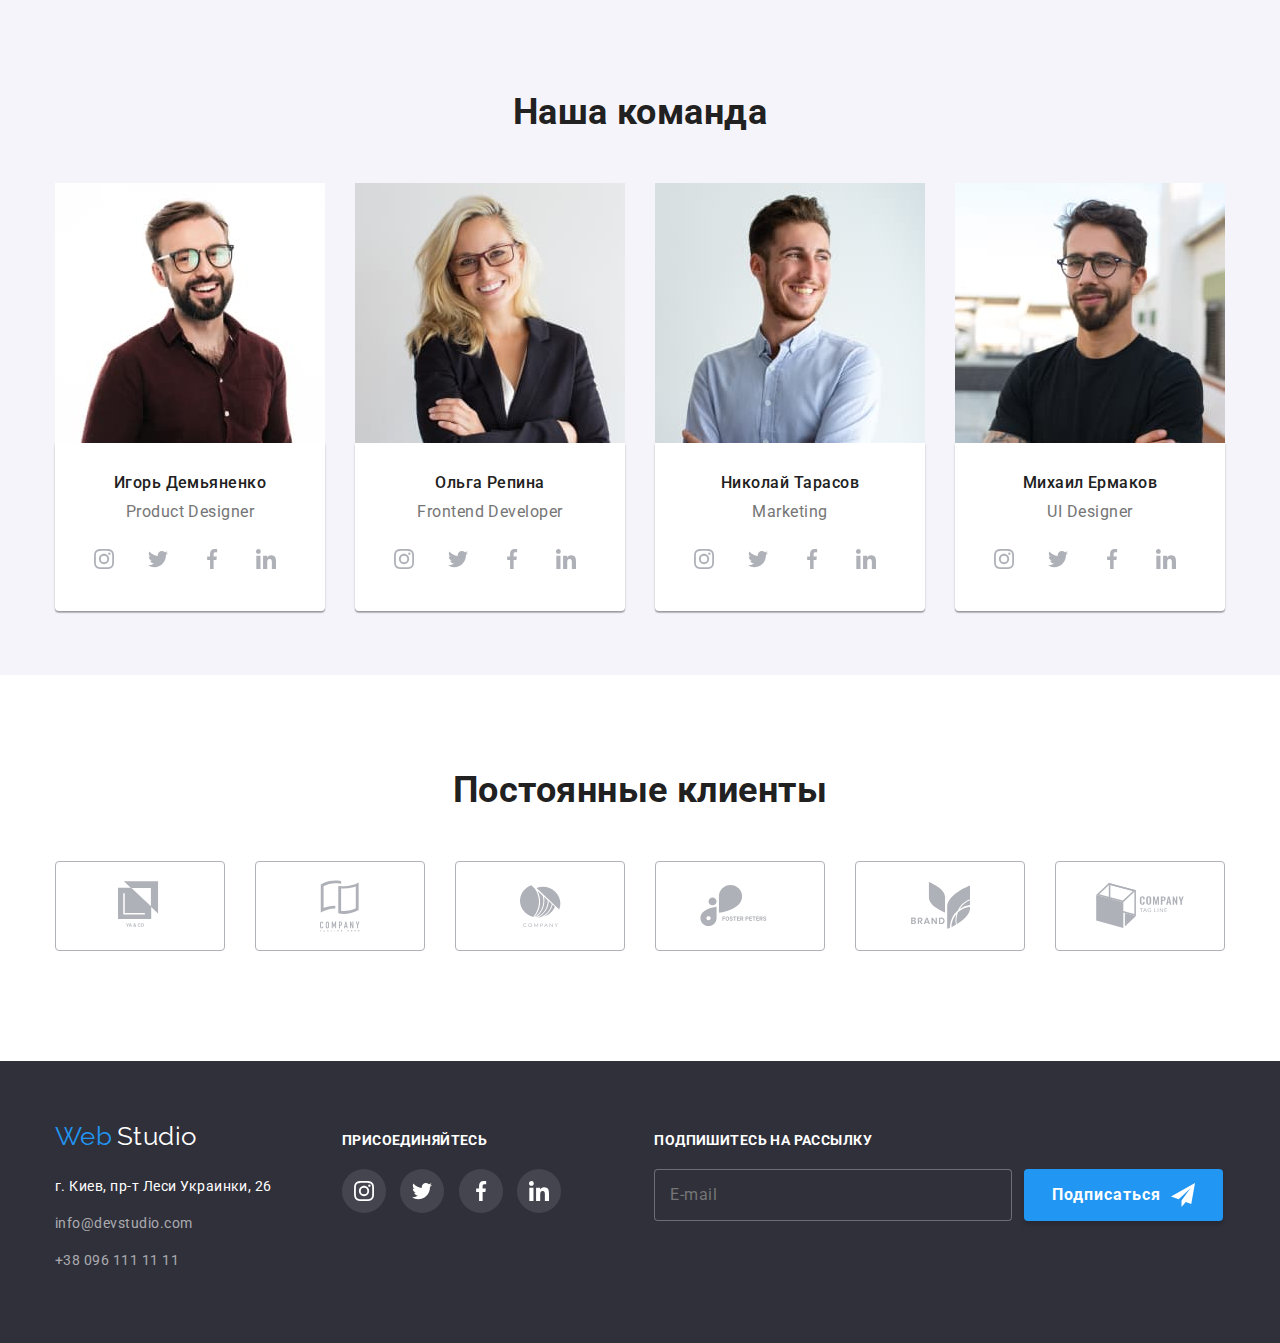
==== commit b0c7842f: "ДЗ 8" ====
--- a/index.html
+++ b/index.html
@@ -55,8 +55,8 @@
         <div class="menu__button">
             <button type="button" class="menu__btn" data-menu-button>
                 <svg class="menu__icon" width="40" height="40">
-                    <use class="icon-open" href="./img/icons.svg#icon-menu40px"></use>
-                    <use class="icon-close" href="./img/icons.svg#icon-close40px"></use>
+                    <use class="icon-open" href="./images/symbol-defs.svg#iconmenu_40px"></use>
+                    <use class="icon-close" href="./images/symbol-defs.svg#iconclose_40px"></use>
                 </svg>
             </button>
         </div>
@@ -167,19 +167,37 @@
                     <h2 class="title">Чем мы занимаемся</h2>
                     <ul class="work grid">
                         <li class="work__item">
-                            <img src="./images/imgs.jpg" alt="проектирование" width="370" height="294">
+                            <picture>
+                                <source
+                                srcset="./images/box/box1.jpg 1x, ./images/box/box1@2x.jpg 2x" 
+                                >
+                                <img src="./images/box/box1.jpg" alt="проектирование" width="370" height="294">
+                            </picture>
+                            
                             <div class="work__title">
                                 <p class="work__text">Десктопные приложения</p>
                             </div>
                          </li>
                         <li class="work__item">
-                            <img src="./images/img1s.jpg" alt="Дизайн" width="370" height="294">
+                            <picture>
+                                <source 
+                                srcset="./images/box/box2.jpg 1x, ./images/box/box2@2x.jpg 2x"
+                                >
+                                <img src="./images/box/box2.jpg" alt="Дизайн" width="370" height="294">
+                            </picture>
+                            
                             <div class="work__title">
                                 <p class="work__text">Мобильные приложения</p>
                             </div>
                         </li>
                         <li class="work__item">
-                            <img src="./images/img2s.jpg" alt="Редакция" width="370" height="294">
+                            <picture>
+                                <source 
+                                srcset="./images/box/box3.jpg 1x, ./images/box/box3@2x.jpg 2x"
+                                >
+                               <img src="./images/box/box3.jpg" alt="Редакция" width="370" height="294"> 
+                            </picture>
+                            
                             <div class="work__title">
                                 <p class="work__text">Дизайнерские решения</p>
                             </div>
@@ -192,7 +210,21 @@
                 <h2 class="title">Наша команда</h2>
                 <ul class="team">
                     <li class="team__list">
-                        <img src="./images/m3s.jpg" alt="Игорь Демьяненко Продакт-дизайнер" width="270" height="260">
+                        <picture>
+                            <source
+                            srcset="./images/team/desktop/i.d.desktop.jpg 1x, ./images/team/desktop/i.d.desktop@2x.jpg 2x"
+                            media="(min-width: 1200px)"
+                            >
+                            <source
+                            srcset="./images/team/tablet/i.d.tadlet.jpg 1x, ./images/team/tablet/i.d.tablet@2x.jpg 2x"
+                            media="(min-width: 768px)"
+                            >
+                            <source
+                            srcset="./images/team/mobile/i.d.mobile.jpg 1x, ./images/team/mobile/i.d.mobile@2x.jpg 2x"
+                            media="(max-width: 767.98px)"
+                            >
+                            <img src="./images/team/desktop/i.d.desktop.jpg"  alt="Игорь Демьяненко Продакт-дизайнер"  >
+                        </picture>
                         <div class="team__signature">
                             <h3 class="team__title">Игорь Демьяненко</h3>
                             <p class="team__responsibilities" lang="en">Product Designer</p>
@@ -230,7 +262,22 @@
                         
                     </li>
                     <li class="team__list">
-                        <img src="./images/ws.jpg" alt="Ольга Репина Фронтенд-разработчик" width="270" height="260">
+                        <picture>
+                            <source 
+                                srcset="./images/team/desktop/o.r.desktop.jpg 1x, ./images/team/desktop/o.r.desktop@2x.jpg 2x"
+                                media="(min-width: 1200px)"
+                            >
+                            <source 
+                                srcset="./images/team/tablet/o.r.tablet.jpg 1x, ./images/team/tablet/o.r.tablet@2x.jpg 2x"
+                                media="(min-width: 768px)"
+                            >
+                            <source 
+                                srcset="./images/team/mobile/o.r.mobile.jpg 1x, ./images/team/mobile/o.r.mobile@2x.jpg 2x"
+                                media="(max-width: 767.98px)"
+                            >
+                                
+                            <img src="./images/team/desktop/o.r.desktop.jpg"  alt="Ольга Репина Фронтенд-разработчик">
+                        </picture>
                         <div class="team__signature">
                             <h3 class="team__title">Ольга Репина</h3>
                             <p class="team__responsibilities" lang="en">Frontend Developer</p>
@@ -267,7 +314,21 @@
                         </div>
                     </li>
                     <li class="team__list">
-                        <img src="./images/ms.jpg" alt="Николай Тарасов Маркетинг" width="270" height="260">
+                        <picture>
+                            <source 
+                                srcset="./images/team/desktop/n.t.desktop.jpg 1x, ./images/team/desktop/n.t.desktop@2x.jpg 2x"
+                                media="(min-width: 1200px)"
+                            >
+                            <source 
+                                srcset="./images/team/tablet/n.t.tadlet.jpg 1x, ./images/team/tablet/n.t.tablet@2x.jpg 2x"
+                                media="(min-width: 768px)"
+                            >
+                            <source 
+                                srcset="./images/team/mobile/n.t.mobile.jpg 1x, ./images/team/mobile/n.t.mobile@2x.jpg 2x"
+                                media="(max-width: 767.98px)"
+                            >
+                            <img src="./images/team/desktop/n.t.desktop.jpg"  alt="Николай Тарасов Маркетинг">
+                        </picture>
                         <div class="team__signature">
                             <h3 class="team__title">Николай Тарасов</h3>
                             <p class="team__responsibilities" lang="en">Marketing</p>
@@ -304,7 +365,21 @@
                         </div>
                     </li>
                     <li class="team__list">
-                        <img src="./images/m2s.jpg" alt="Михаил Ермаков Веб-дизайн" width="270" height="260">
+                        <picture>
+                            <source 
+                                srcset="./images/team/desktop/m.e.desktop.jpg 1x, ./images/team/desktop/m.e.desktop@2x.jpg 2x"
+                                media="(min-width: 1200px)"
+                            >
+                            <source 
+                                srcset="./images/team/tablet/m.e.tadlet.jpg 1x, ./images/team/tablet/m.e.tablet@2x.jpg 2x"
+                                media="(min-width: 768px)"
+                            >
+                            <source 
+                                srcset="./images/team/mobile/m.e.mobile.jpg 1x, ./images/team/mobile/m.e.mobile@2x.jpg 2x"
+                                media="(max-width: 767.98px)"
+                            >
+                            <img src="./images/team/desktop/m.e.desktop.jpg"  alt="Михаил Ермаков Веб-дизайн">
+                        </picture>
                         <div class="team__signature">
                             <h3 class="team__title">Михаил Ермаков</h3>
                             <p class="team__responsibilities" lang="en">UI Designer</p>
--- a/css/styles.min.css
+++ b/css/styles.min.css
@@ -1,2 +1,2 @@
-:root{--dominant-tex-color: #757575;--title-color: #212121;--accent-color: #2196f3;--background-color: #ffffff;--logo-color: #000000;--color-white: #ffffff;--background-hero-color: #2f303a;--button-active-color: #188ce8;--box-backgroun-color: #f5f4fa;--contact-footer-color: rgba(255, 255, 255, 0.6);--contact-header-color: #757575;--background-footer-color: #2f303a;--color-client: #afb1b8}body{background-color:var(--background-color);font-family:Roboto, sans-serif;font-style:normal;font-weight:normal;color:var(--dominant-tex-color);line-height:1.2;letter-spacing:0.03em}a{text-decoration:none}li{list-style-type:none}h1,h2,h3,h4,h5,h6,p{margin:0}img{display:block;max-width:100%;height:auto}.container{margin-left:auto;margin-right:auto;width:100%;padding-left:15px;padding-right:15px}@media screen and (min-width: 480px){.container{max-width:480px}}@media screen and (min-width: 768px){.container{max-width:748px}}@media screen and (min-width: 1200px){.container{max-width:1200px}}.section{padding-top:94px;padding-bottom:94px}@media screen and (max-width: 1199.98px){.section{padding:60px 0 60px 0}}.navigation__logo__web{color:var(--accent-color);font-family:Raleway, sans-serif;font-size:26px;line-height:1.2}.navigation__logo__studio{color:var(--logo-color);font-family:Raleway, sans-serif;font-size:26px;line-height:1.2}.site-nav__link{position:relative;display:block;color:var(--title-color);font-weight:500;font-size:14px;line-height:1.2;padding-top:32px;padding-bottom:32px;transition-property:color;transition-duration:250ms;transition-timing-function:cubic-bezier(0.4, 0, 0.2, 1)}.site-nav__link.curent{color:var(--accent-color)}.link.curent::after{content:"";position:absolute;left:0;bottom:0px;display:inline-block;width:100%;height:4px;background-color:var(--accent-color);border-radius:2px}.item:hover,.item:focus,.link:hover,.link:focus{color:var(--accent-color)}.item{color:var(--contact-header-color);font-weight:500;font-size:14px;line-height:1.2;margin:0;padding-top:32px;padding-bottom:32px}.page-header{border-bottom:1px solid #ececec}@media screen and (max-width: 767.98px){.page-header .container{padding:15px;margin:0px}}@media screen and (min-width: 768px){.page-header .container{display:flex;justify-content:space-between}}@media screen and (min-width: 1200px){.page-header .container{display:flex}}@media screen and (min-width: 768px){.navigation__logo{margin-right:88px;padding-top:24px;padding-bottom:25px;display:flex}}@media screen and (min-width: 1200px){.navigation__logo{margin-right:93px;padding-top:24px;padding-bottom:25px;display:flex}}@media screen and (min-width: 768px){.navigation{display:flex;justify-content:space-between}}@media screen and (min-width: 1200px){.navigation{display:flex;align-items:center;margin-right:auto}}@media screen and (max-width: 767.98px){.site{display:none}}@media screen and (min-width: 768px){.site{display:flex;padding-left:0px;margin:0px}}@media screen and (max-width: 767.98px){.site-contact{display:none}}@media screen and (min-width: 768px){.site-contact{margin-top:21px;margin-bottom:21px;padding:0px}}@media screen and (min-width: 1200px){.site-contact{display:flex;padding-left:0px;margin:0px}}@media screen and (min-width: 768px){.site__link:not(:last-child){margin-right:50px}}@media screen and (min-width: 1200px){.site__link:not(:last-child){margin-right:50px}}@media screen and (min-width: 768px){.com-nav{display:flex;padding-left:0px;justify-content:flex;margin-top:32px;margin-bottom:32px}}.site-item:not(:last-child){margin-right:50px}@media screen and (min-width: 768px){.site__link-contact:not(:last-child){margin-bottom:10px}}@media screen and (min-width: 1200px){.site__link-contact:not(:last-child){margin-right:30px;margin-bottom:0px}}.contact-list{display:flex;margin-left:auto}.site__contact{font-family:inherit;font-weight:500;color:var(--secondary-text-color);text-decoration:none;cursor:pointer;transition-property:fill, color;transition-duration:250ms;transition-timing-function:cubic-bezier(0.4, 0, 0.2, 1)}@media screen and (min-width: 768px){.site__contact{display:flex;align-items:center;font-size:12px;line-height:14px}}@media screen and (min-width: 1200px){.site__contact{display:flex;justify-content:center;align-items:center;padding-top:32px;padding-bottom:32px;font-size:14px;line-height:16px}}.site__icon{margin-right:10px;fill:currentColor}.site__link:hover,.site__link:focus{color:var(--button-active-color)}.hero-content__button{display:inline-block;padding:10px 32px;color:var(--color-white);font-family:inherit;background-color:var(--accent-color);font-weight:bold;font-size:16px;line-height:2;cursor:pointer;border-radius:4px;border:none;transition-property:color, background-color;transition-duration:250ms;transition-timing-function:cubic-bezier(0.4, 0, 0.2, 1)}.button-hero:hover,.button-hero:focus{background-color:var(--button-active-color)}.hero{background-color:var(--background-hero-color);text-align:center;padding-top:200px;padding-bottom:200px;display:flex;align-items:center}.overlay{max-width:1600px;margin-left:auto;margin-right:auto;background-image:linear-gradient(to right, rgba(47,48,58,0.4), rgba(47,48,58,0.4)),url("../images/backgraund-imagehero.jpg");background-repeat:no-repeat;background-position:center;background-size:cover}@media screen and (min-width: 480px){.overlay{height:400px}}@media screen and (min-width: 768px){.overlay{height:400px}}@media screen and (min-width: 1200px){.overlay{height:600px}}.hero .container{display:flex;align-items:center;justify-content:center}@media screen and (min-width: 480px){.hero-content{max-width:360px}}@media screen and (min-width: 768px){.hero-content{max-width:360px}}@media screen and (min-width: 1200px){.hero-content{max-width:696px}}.hero-content__title{margin-top:0;margin-bottom:30px;color:var(--color-white);font-weight:900;line-height:1.4;letter-spacing:0.06em;text-transform:uppercase}@media screen and (max-width: 767.98px){.hero-content__title{font-size:26px;line-height:42px}}@media screen and (min-width: 768px){.hero-content__title{font-size:26px;line-height:42px}}@media screen and (min-width: 1200px){.hero-content__title{font-size:44px;line-height:60px}}.title{font-weight:bold;line-height:1.2;color:var(--title-color);text-align:center;margin-top:0px}@media screen and (max-width: 767.98px){.title{font-size:28px;line-height:33px}}@media screen and (min-width: 768px){.title{font-size:28px;line-height:33px}}@media screen and (max-width: 1199.98px){.title{margin-bottom:30px}}@media screen and (min-width: 1200px){.title{font-size:36px;line-height:42px;margin-bottom:50px}}.value{padding:0px;margin:0px}@media screen and (min-width: 768px){.value{display:flex;flex-wrap:wrap;margin-right:-30px;margin-bottom:-30px}}@media screen and (min-width: 1200px){.value{display:flex}}@media screen and (min-width: 768px){.value__item{width:calc((100% - 2 * 30px) / 2);margin-right:30px;margin-bottom:30px}}@media screen and (min-width: 1200px){.value__item{flex-basis:calc(100% / 4 - 30px)}}@media screen and (min-width: 1200px){.value__item:not(:last-child){margin-right:30px}}.value__title{display:flex;height:120px;background:#f5f4fa;border-radius:4px;margin-bottom:30px;justify-content:center;align-items:center;background-color:var(--box-backgroun-color)}.value__subtitle{font-weight:bold;font-size:14px;line-height:1.1;color:var(--title-color);text-transform:uppercase;margin-bottom:10px}@media screen and (max-width: 767.98px){.value__subtitle{text-align:center}}.value__text{font-size:14px;line-height:1.7}@media screen and (max-width: 767.98px){.value__text{margin-bottom:30px}}.section-title{padding-top:0px}@media screen and (max-width: 1199px){.section-title{display:none}}.work{padding:0px;margin:0px}.work__item{position:relative;flex-basis:calc((100% - 3 * 30px) / 3);margin-left:30px;margin-top:50px}.work__title{position:absolute;width:100%;height:25%;top:75%;background-color:rgba(47,48,58,0.8);opacity:0.8;display:flex;align-items:center;justify-content:center}.work__text{font-weight:700;font-size:14px;line-height:16px;letter-spacing:0.03em;text-transform:uppercase;color:var(--color-white)}.grid{display:flex;flex-wrap:wrap;margin-left:-30px;margin-top:-50px}.team{padding:0px;margin:0px}@media screen and (min-width: 768px){.team{display:flex;flex-wrap:wrap;justify-content:center;margin-right:-30px;margin-bottom:-30px}}@media screen and (min-width: 1200px){.team{display:flex;flex-wrap:wrap;justify-content:center;margin-right:0px}}@media screen and (min-width: 768px) and (max-width: 1199.98px){.team__list{flex-basis:calc((100% - 3 * 30px) / 2);margin-right:30px;margin-bottom:30px}}@media screen and (max-width: 767.98px){.team__list:not(:last-child){margin-bottom:30px}}@media screen and (min-width: 1200px){.team__list:not(:last-child){margin-right:30px}}.team__signature{padding-top:30px;padding-left:24px;padding-bottom:30px;padding-right:24px;text-align:center;background:var(--color-white);box-shadow:0px 1px 3px rgba(0,0,0,0.12),0px 1px 1px rgba(0,0,0,0.14),0px 2px 1px rgba(0,0,0,0.2);border-radius:0px 0px 4px 4px}.team__title{font-weight:500;font-size:16px;line-height:1.2;color:var(--title-color)}.team__responsibilities{font-size:16px;line-height:1.2;margin-top:10px}.box{background-color:var(--box-backgroun-color)}.box .section{padding-top:94px;padding-bottom:94px}@media screen and (max-width: 1199.98px){.box .section{padding:60px 0 60px 0}}.team__social{display:flex;padding-left:0px;justify-content:center;align-items:center;margin-top:16px}.team__icon{display:flex;height:44px;width:44px;justify-content:center;align-items:center;border-radius:50%;fill:var(--color-client);transition-property:background-color, fill;transition-duration:250ms;transition-timing-function:cubic-bezier(0.4, 0, 0.2, 1)}.team__icon:not(first-child){margin-right:10px}.team__icon:hover,.team__icon:focus{background-color:var(--accent-color);fill:var(--background-color)}.clients__link{display:flex;justify-content:center;align-items:center;height:90px;border:1px solid #afb1b8;border-radius:4px;fill:var(--color-client);transition-property:fill, border;transition-duration:250ms;transition-timing-function:cubic-bezier(0.4, 0, 0.2, 1)}@media screen and (max-width: 767.98px){.clients{margin-top:-30px;margin-left:-30px;padding:0px}}@media screen and (max-width: 1199.98px){.clients{display:flex;flex-wrap:wrap;padding:0px}}@media screen and (min-width: 1200px){.clients{display:flex;justify-content:center;padding:0px}}@media screen and (max-width: 767.98px){.clients__item{flex-basis:calc(100% / 2 - 30px);margin-left:30px;margin-top:30px}}@media screen and (min-width: 768px){.clients__item{flex-basis:calc(100% / 3 - 30px);margin-top:30px;margin-left:30px}}@media screen and (min-width: 1200px){.clients__item{margin:0px}}@media screen and (min-width: 1200px){.clients__item:not(:last-child){margin-right:30px}}.clients__link:focus,.clients__link:hover{border:1px solid var(--accent-color);fill:var(--accent-color)}.page-footer{background-color:var(--background-footer-color);padding-top:60px;padding-bottom:60px}@media screen and (min-width: 768px) and (max-width: 1199.98px){.footer{display:flex;justify-content:center;flex-wrap:wrap}}@media screen and (min-width: 1200px){.footer{display:flex;align-items:baseline}}@media screen and (max-width: 767.98px){.footer{text-align:center}}.footer__web{color:var(--accent-color);font-family:Raleway, sans-serif;font-size:26px;line-height:1.2}.footer__studio{color:var(--color-white);font-family:Raleway, sans-serif;font-size:26px;line-height:1.2}@media screen and (min-width: 768px) and (max-width: 1199.98px){.footer__list{margin-right:165px;margin-bottom:60px;text-align:center}}@media screen and (min-width: 1200px){.footer__list{margin-right:70px}}.footer__address{font-size:14px;line-height:2;color:var(--color-white);font-style:normal;padding-left:0px;margin-bottom:9px;transition-property:color;transition-duration:250ms;transition-timing-function:cubic-bezier(0.4, 0, 0.2, 1)}.footer__find{padding:0px;margin-top:20px;margin-bottom:0px}.footer__contact{font-size:14px;line-height:1.7;color:var(--contact-footer-color);font-style:normal;transition-property:color;transition-duration:250ms;transition-timing-function:cubic-bezier(0.4, 0, 0.2, 1)}.footer__address:hover,.footer__address:focus,.footer__contact:hover,.footer__contact:focus{color:var(--accent-color)}.footer__social-icons{padding:0%;margin:0px}.footer__social-title{font-family:Roboto;font-style:normal;font-weight:bold;font-size:14px;letter-spacing:0.03em;text-transform:uppercase;color:var(--background-color);margin-top:60px;margin-bottom:20px}@media screen and (min-width: 768px){.footer__social-title{margin-top:0px;text-align:center}}@media screen and (min-width: 1200px){.footer__social-title{display:flex}}@media screen and (min-width: 1200px){.footer__social{margin-right:93px}}.footer__icons{display:inline-block;justify-content:center;align-items:center}.footer__icons:not(:last-child){margin-right:10px}.footer__social-link{display:flex;justify-content:center;align-items:center;width:44px;height:44px;border-radius:50%;background-color:rgba(255,255,255,0.1);transition-property:background-color, fill;transition-duration:250ms;transition-timing-function:cubic-bezier(0.4, 0, 0.2, 1)}.footer__icon{fill:var(--background-color)}.footer__social-link:hover,.footer__social-link:focus{background-color:var(--accent-color)}@media screen and (min-width: 480px) and (max-width: 1199.98px){.footer__form{display:inline-block;text-align:center}}@media screen and (min-width: 1200px){.footer__form{display:flex}}.footer__form-input{border:1px solid rgba(255,255,255,0.3);color:rgba(255,255,255,0.6);background-color:var(--background-footer-color);border-radius:4px;padding:15px;line-height:1.25;letter-spacing:0.03em}@media screen and (min-width: 480px) and (max-width: 1199px){.footer__form-input{width:450px;height:50px}}.footer__button{display:flex;align-items:center;text-align:center;letter-spacing:0.06em;color:var(--color-white);padding:10px 28px 10px 28px;font-weight:700;font-size:16px;line-height:30px;background-color:var(--accent-color);box-shadow:0px 4px 4px rgba(0,0,0,0.15);border-radius:4px;cursor:pointer;border:none;transition-property:background-color, color;transition-duration:250ms;transition-timing-function:cubic-bezier(0.4, 0, 0.2, 1)}@media screen and (max-width: 1199px){.footer__button{margin-top:20px;margin-left:auto;margin-right:auto}}.footer-button:hover,.footer-button:focus{background-color:var(--button-active-color)}.footer__form-icon{margin-left:10px;fill:var(--color-white)}.filter{display:flex;justify-content:center;margin:0px}@media screen and (max-width: 767.98px){.filter{margin-bottom:40px}}@media screen and (max-width: 1199.98px){.filter{margin-bottom:30px}}@media screen and (min-width: 1199.98px){.filter{margin-bottom:50px}}@media screen and (max-width: 767.98px){.filter{flex-wrap:wrap;justify-content:flex-start;padding:0px}}.filter__item{height:44px;list-style:none;border:none}.filter__item:not(:last-child){margin-right:8px}@media screen and (max-width: 767.98px){.filter__item:not(:last-child){margin-bottom:21px}}.filter__item .filter__button.curent{background-color:var(--accent-color);color:var(--color-white)}.filter__button{display:inline-block;padding:6px 22px;min-width:73px;border-radius:4px;color:var(--title-color);font-family:inherit;background-color:var(--box-backgroun-color);font-weight:bold;font-size:16px;line-height:2;cursor:pointer;text-align:center;border:none;transition-property:background-color, color, box-shadow;transition-duration:250ms;transition-timing-function:cubic-bezier(0.4, 0, 0.2, 1)}.filter__button:hover,.filter__button:focus{color:var(--color-white);background-color:var(--accent-color);box-shadow:0px 3px 1px rgba(0,0,0,0.1),0px 1px 2px rgba(0,0,0,0.08),0px 2px 2px rgba(0,0,0,0.12)}.project{display:flex;flex-wrap:wrap;padding:0px;margin:0px;margin-left:-30px;margin-top:-30px}.project__item{margin-left:30px;margin-top:30px}@media screen and (max-width: 767.98px){.project__item{width:100%;max-width:450px}}@media screen and (min-width: 768px) and (max-width: 1199.98px){.project__item{flex-basis:calc(100% / 2 - 30px);max-width:354px;height:440px}}.project__card{color:var(--contact-header-color);display:block;text-decoration:none}.project__card:hover,.project__card:focus{box-shadow:0px 1px 1px rgba(0,0,0,0.12),0px 4px 4px rgba(0,0,0,0.06),1px 4px 6px rgba(0,0,0,0.16)}.project__box{border-bottom:1px solid #eeeeee;border-right:1px solid #eeeeee;border-left:1px solid #eeeeee;padding-top:20px;padding-right:24px;padding-bottom:20px;padding-left:24px}.project__thumb::before{content:"";display:inline-block;position:absolute;top:0px;left:0px;width:100%;height:100%}.project__thumb{position:relative;overflow:hidden}.project__card:hover .project__thumb::before,.project__card:hover .project__overlay{transform:translateY(0)}.project__card:focus .project__thumb::before,.project__card:focus .project__overlay{transform:translateY(0)}.project__overlay{content:"";display:inline-block;position:absolute;top:0px;left:0px;width:100%;height:100%;background-color:rgba(33,150,243,0.9);font-family:Roboto;font-style:normal;font-weight:normal;font-size:18px;line-height:28px;letter-spacing:0.03em;color:var(--color-white);transition-property:transform, background-color;transform:translateY(101%);transition-duration:250ms;transition-timing-function:cubic-bezier(0.4, 0, 0.2, 1)}.project__text{position:absolute;top:0;left:0;width:100%;font-family:Roboto;font-size:18px;line-height:1.56;letter-spacing:0.03em;text-align:left;padding:63px 24px;color:var(--white-color)}.project__title{font-weight:bold;font-size:18px;line-height:2;color:var(--title-color);margin-bottom:4px}.project__subtitle{font-size:16px;line-height:2}.visually-hidden{position:absolute !important;clip:rect(1px 1px 1px 1px);clip:rect(1px, 1px, 1px, 1px);padding:0 !important;border:0 !important;height:1px !important;width:1px !important;overflow:hidden}.backdrop{position:fixed;top:0;left:0;width:100%;height:100%;background-color:rgba(0,0,0,0.2);transition-duration:250ms;transition-timing-function:cubic-bezier(0.4, 0, 0.2, 1)}.backdrop.is-hidden{opacity:0;pointer-events:none}.modal{position:absolute;top:50%;left:50%;transform:translate(-50%, -50%);padding:40px;min-width:528px;min-height:581px;background-color:var(--color-white)}@media screen and (max-width: 1199.98px){.modal{min-width:450px;min-height:609px}}.modal__btn{position:absolute;top:0;right:0;margin-top:8px;margin-right:8px;height:30px;width:30px;border:none;outline:none;cursor:pointer;border-radius:50%;background-color:var(--color-white);border:1px solid rgba(0,0,0,0.1);transition-duration:250ms;transition-timing-function:cubic-bezier(0.4, 0, 0.2, 1)}.modal__icon{height:11px;width:11px}.modal__btn:hover,.modal__btn:focus{fill:var(--accent-color)}.modal__text{font-weight:700;font-size:20px;line-height:1.15;letter-spacing:0.03em;margin-bottom:12px;color:var(--title-color)}.modal__form{transition-duration:250ms;transition-timing-function:cubic-bezier(0.4, 0, 0.2, 1)}.modal__unit{flex-direction:column;margin-bottom:10px}.modal__label{font-size:12px;line-height:14px;letter-spacing:0.01em;color:var(--dominant-tex-color)}.modal__input{width:100%;height:40px;border:1px solid rgba(33,33,33,0.2);box-sizing:border-box;border-radius:4px;padding-left:42px;margin-top:4px;background:var(--color-white);box-shadow:0px 1px 3px rgba(0,0,0,0.12),0px 1px 1px rgba(0,0,0,0.14),0px 2px 1px rgba(0,0,0,0.2);cursor:pointer;outline:none;transition-property:border;transition-duration:250ms;transition-timing-function:cubic-bezier(0.4, 0, 0.2, 1)}.modal__input:focus,.modal__input:hover{border:1px solid var(--accent-color)}.modal__coment{width:100%;height:120px;margin-top:4px;padding-left:16px;padding-top:12px;padding-right:16px;padding-bottom:12px;border:1px solid rgba(33,33,33,0.2);box-sizing:border-box;border-radius:4px;background:var(--color-white);box-shadow:0px 1px 3px rgba(0,0,0,0.12),0px 1px 1px rgba(0,0,0,0.14),0px 2px 1px rgba(0,0,0,0.2);cursor:pointer;outline:none;resize:none}.modal__coment:focus,.modal__coment:hover{border:1px solid var(--accent-color)}.modal__block{position:relative}.modal__form-icon{position:absolute;left:12px;top:50%;transform:translateY(-50%);transition-property:fill;transition-duration:250ms;transition-timing-function:cubic-bezier(0.4, 0, 0.2, 1)}.modal__input:focus+.modal__form-icon{fill:var(--accent-color)}.modal__checkbox-icon{display:inline-block;width:16px;height:15px;border:2px solid black;border-radius:4px;margin-right:7px}.modal__checkbox:checked+.modal__checkbox-icon{background-color:var(--accent-color);background-image:url(../images/icon/icon-check.svg);background-size:contain;background-origin:border-box;border-color:var(--accent-color)}.modal__checkbox{position:absolute;width:1px;height:1px;margin:-1px;border:0;padding:0;clip:rect(0 0 0 0);overflow:hidden}.modal__policy{display:flex;align-items:center;justify-content:center;letter-spacing:0.03em;color:var(--contact-header-color);margin-top:20px;cursor:pointer}.modal__button{display:block;margin-right:auto;margin-left:auto;margin-top:30px;padding:10px 55px;font-size:16px;line-height:1.87;font-weight:700;letter-spacing:0.06em;background-color:var(--accent-color);color:var(--color-white);border:none;border-radius:4px;cursor:pointer;transition-property:background-color, color;transition-duration:250ms;transition-timing-function:cubic-bezier(0.4, 0, 0.2, 1)}.modal-button:hover,.modal-button:focus{background-color:var(--button-active-color)}.modal__link{margin-left:10px;line-height:1.71;letter-spacing:0.03em;text-decoration:underline;color:var(--accent-color);transition-property:color;transition-duration:250ms;transition-timing-function:cubic-bezier(0.4, 0, 0.2, 1)}
+:root{--dominant-tex-color: #757575;--title-color: #212121;--accent-color: #2196f3;--background-color: #ffffff;--logo-color: #000000;--color-white: #ffffff;--background-hero-color: #2f303a;--button-active-color: #188ce8;--box-backgroun-color: #f5f4fa;--contact-footer-color: rgba(255, 255, 255, 0.6);--contact-header-color: #757575;--background-footer-color: #2f303a;--color-client: #afb1b8}body{background-color:var(--background-color);font-family:Roboto, sans-serif;font-style:normal;font-weight:normal;color:var(--dominant-tex-color);line-height:1.2;letter-spacing:0.03em}a{text-decoration:none}li{list-style-type:none}h1,h2,h3,h4,h5,h6,p{margin:0}img{display:block;max-width:100%;height:auto}.container{margin-left:auto;margin-right:auto;width:100%;padding-left:15px;padding-right:15px}@media screen and (min-width: 480px){.container{max-width:480px}}@media screen and (min-width: 768px){.container{max-width:748px}}@media screen and (min-width: 1200px){.container{max-width:1200px}}.section{padding-top:94px;padding-bottom:94px}@media screen and (max-width: 1199.98px){.section{padding:60px 0 60px 0}}.navigation__logo__web{color:var(--accent-color);font-family:Raleway, sans-serif;font-size:26px;line-height:1.2}.navigation__logo__studio{color:var(--logo-color);font-family:Raleway, sans-serif;font-size:26px;line-height:1.2}.site-nav__link{position:relative;display:block;color:var(--title-color);font-weight:500;font-size:14px;line-height:1.2;padding-top:32px;padding-bottom:32px;transition-property:color;transition-duration:250ms;transition-timing-function:cubic-bezier(0.4, 0, 0.2, 1)}.site-nav__link.curent{color:var(--accent-color)}.link.curent::after{content:"";position:absolute;left:0;bottom:0px;display:inline-block;width:100%;height:4px;background-color:var(--accent-color);border-radius:2px}.item:hover,.item:focus,.link:hover,.link:focus{color:var(--accent-color)}.item{color:var(--contact-header-color);font-weight:500;font-size:14px;line-height:1.2;margin:0;padding-top:32px;padding-bottom:32px}.page-header{border-bottom:1px solid #ececec}@media screen and (max-width: 767.98px){.page-header .container{padding:15px;margin:0px}}@media screen and (min-width: 768px){.page-header .container{display:flex;justify-content:space-between}}@media screen and (min-width: 1200px){.page-header .container{display:flex}}@media screen and (min-width: 768px){.navigation__logo{margin-right:88px;padding-top:24px;padding-bottom:25px;display:flex}}@media screen and (min-width: 1200px){.navigation__logo{margin-right:93px;padding-top:24px;padding-bottom:25px;display:flex}}@media screen and (min-width: 768px){.navigation{display:flex;justify-content:space-between}}@media screen and (min-width: 1200px){.navigation{display:flex;align-items:center;margin-right:auto}}@media screen and (max-width: 767.98px){.site{display:none}}@media screen and (min-width: 768px){.site{display:flex;padding-left:0px;margin:0px}}@media screen and (max-width: 767.98px){.site-contact{display:none}}@media screen and (min-width: 768px){.site-contact{margin-top:21px;margin-bottom:21px;padding:0px}}@media screen and (min-width: 1200px){.site-contact{display:flex;padding-left:0px;margin:0px}}@media screen and (min-width: 768px){.site__link:not(:last-child){margin-right:50px}}@media screen and (min-width: 1200px){.site__link:not(:last-child){margin-right:50px}}@media screen and (min-width: 768px){.com-nav{display:flex;padding-left:0px;justify-content:flex;margin-top:32px;margin-bottom:32px}}.site-item:not(:last-child){margin-right:50px}@media screen and (min-width: 768px){.site__link-contact:not(:last-child){margin-bottom:10px}}@media screen and (min-width: 1200px){.site__link-contact:not(:last-child){margin-right:30px;margin-bottom:0px}}.contact-list{display:flex;margin-left:auto}.site__contact{font-family:inherit;font-weight:500;color:var(--secondary-text-color);text-decoration:none;cursor:pointer;transition-property:fill, color;transition-duration:250ms;transition-timing-function:cubic-bezier(0.4, 0, 0.2, 1)}@media screen and (min-width: 768px){.site__contact{display:flex;align-items:center;font-size:12px;line-height:14px}}@media screen and (min-width: 1200px){.site__contact{display:flex;justify-content:center;align-items:center;padding-top:32px;padding-bottom:32px;font-size:14px;line-height:16px}}.site__icon{margin-right:10px;fill:currentColor}.site__link:hover,.site__link:focus{color:var(--button-active-color)}.hero-content__button{display:inline-block;padding:10px 32px;color:var(--color-white);font-family:inherit;background-color:var(--accent-color);font-weight:bold;font-size:16px;line-height:2;cursor:pointer;border-radius:4px;border:none;transition-property:color, background-color;transition-duration:250ms;transition-timing-function:cubic-bezier(0.4, 0, 0.2, 1)}.button-hero:hover,.button-hero:focus{background-color:var(--button-active-color)}.hero{background-color:var(--background-hero-color);text-align:center;padding-top:200px;padding-bottom:200px;display:flex;align-items:center}.overlay{max-width:1600px;margin-left:auto;margin-right:auto;background-image:linear-gradient(to right, rgba(47,48,58,0.4), rgba(47,48,58,0.4)),url("../images/backgraund-imagehero.jpg");background-repeat:no-repeat;background-position:center;background-size:cover}@media screen and (min-width: 480px){.overlay{height:400px}}@media screen and (min-width: 768px){.overlay{height:400px}}@media screen and (min-width: 1200px){.overlay{height:600px}}.hero .container{display:flex;align-items:center;justify-content:center}@media screen and (min-width: 480px){.hero-content{max-width:360px}}@media screen and (min-width: 768px){.hero-content{max-width:360px}}@media screen and (min-width: 1200px){.hero-content{max-width:696px}}.hero-content__title{margin-top:0;margin-bottom:30px;color:var(--color-white);font-weight:900;line-height:1.4;letter-spacing:0.06em;text-transform:uppercase}@media screen and (max-width: 767.98px){.hero-content__title{font-size:26px;line-height:42px}}@media screen and (min-width: 768px){.hero-content__title{font-size:26px;line-height:42px}}@media screen and (min-width: 1200px){.hero-content__title{font-size:44px;line-height:60px}}.title{font-weight:bold;line-height:1.2;color:var(--title-color);text-align:center;margin-top:0px}@media screen and (max-width: 767.98px){.title{font-size:28px;line-height:33px}}@media screen and (min-width: 768px){.title{font-size:28px;line-height:33px}}@media screen and (max-width: 1199.98px){.title{margin-bottom:30px}}@media screen and (min-width: 1200px){.title{font-size:36px;line-height:42px;margin-bottom:50px}}.value{padding:0px;margin:0px}@media screen and (min-width: 768px){.value{display:flex;flex-wrap:wrap;margin-right:-30px;margin-bottom:-30px}}@media screen and (min-width: 1200px){.value{display:flex}}@media screen and (min-width: 768px){.value__item{width:calc((100% - 2 * 30px) / 2);margin-right:30px;margin-bottom:30px}}@media screen and (min-width: 1200px){.value__item{flex-basis:calc(100% / 4 - 30px)}}@media screen and (min-width: 1200px){.value__item:not(:last-child){margin-right:30px}}.value__title{display:flex;height:120px;background:#f5f4fa;border-radius:4px;margin-bottom:30px;justify-content:center;align-items:center;background-color:var(--box-backgroun-color)}.value__subtitle{font-weight:bold;font-size:14px;line-height:1.1;color:var(--title-color);text-transform:uppercase;margin-bottom:10px}@media screen and (max-width: 767.98px){.value__subtitle{text-align:center}}.value__text{font-size:14px;line-height:1.7}@media screen and (max-width: 767.98px){.value__text{margin-bottom:30px}}.section-title{padding-top:0px}@media screen and (max-width: 1199px){.section-title{display:none}}.work{padding:0px;margin:0px}.work__item{position:relative;flex-basis:calc((100% - 3 * 30px) / 3);margin-left:30px;margin-top:50px}.work__title{position:absolute;width:100%;height:25%;top:75%;background-color:rgba(47,48,58,0.8);opacity:0.8;display:flex;align-items:center;justify-content:center}.work__text{font-weight:700;font-size:14px;line-height:16px;letter-spacing:0.03em;text-transform:uppercase;color:var(--color-white)}.grid{display:flex;flex-wrap:wrap;margin-left:-30px;margin-top:-50px}.team{padding:0px;margin:0px}@media screen and (min-width: 768px){.team{display:flex;flex-wrap:wrap;justify-content:center;margin-right:-30px;margin-bottom:-30px}}@media screen and (min-width: 1200px){.team{display:flex;flex-wrap:wrap;justify-content:center;margin-right:0px}}@media screen and (min-width: 768px) and (max-width: 1199.98px){.team__list{flex-basis:calc((100% - 3 * 30px) / 2);margin-right:30px;margin-bottom:30px}}@media screen and (max-width: 767.98px){.team__list:not(:last-child){margin-bottom:30px}}@media screen and (min-width: 1200px){.team__list:not(:last-child){margin-right:30px}}.team__signature{padding-top:30px;padding-left:24px;padding-bottom:30px;padding-right:24px;text-align:center;background:var(--color-white);box-shadow:0px 1px 3px rgba(0,0,0,0.12),0px 1px 1px rgba(0,0,0,0.14),0px 2px 1px rgba(0,0,0,0.2);border-radius:0px 0px 4px 4px}.team__title{font-weight:500;font-size:16px;line-height:1.2;color:var(--title-color)}.team__responsibilities{font-size:16px;line-height:1.2;margin-top:10px}.box{background-color:var(--box-backgroun-color)}.box .section{padding-top:94px;padding-bottom:94px}@media screen and (max-width: 1199.98px){.box .section{padding:60px 0 60px 0}}.team__social{display:flex;padding-left:0px;justify-content:center;align-items:center;margin-top:16px}.team__icon{display:flex;height:44px;width:44px;justify-content:center;align-items:center;border-radius:50%;fill:var(--color-client);transition-property:background-color, fill;transition-duration:250ms;transition-timing-function:cubic-bezier(0.4, 0, 0.2, 1)}.team__icon:not(first-child){margin-right:10px}.team__icon:hover,.team__icon:focus{background-color:var(--accent-color);fill:var(--background-color)}.clients__link{display:flex;justify-content:center;align-items:center;height:90px;border:1px solid #afb1b8;border-radius:4px;fill:var(--color-client);transition-property:fill, border;transition-duration:250ms;transition-timing-function:cubic-bezier(0.4, 0, 0.2, 1)}@media screen and (max-width: 767.98px){.clients{margin-top:-30px;margin-left:-30px;padding:0px}}@media screen and (max-width: 1199.98px){.clients{display:flex;flex-wrap:wrap;padding:0px}}@media screen and (min-width: 1200px){.clients{display:flex;justify-content:center;padding:0px}}@media screen and (max-width: 767.98px){.clients__item{flex-basis:calc(100% / 2 - 30px);margin-left:30px;margin-top:30px}}@media screen and (min-width: 768px){.clients__item{flex-basis:calc(100% / 3 - 30px);margin-top:30px;margin-left:30px}}@media screen and (min-width: 1200px){.clients__item{margin:0px}}@media screen and (min-width: 1200px){.clients__item:not(:last-child){margin-right:30px}}.clients__link:focus,.clients__link:hover{border:1px solid var(--accent-color);fill:var(--accent-color)}.page-footer{background-color:var(--background-footer-color);padding-top:60px;padding-bottom:60px}@media screen and (min-width: 768px) and (max-width: 1199.98px){.footer{display:flex;justify-content:center;flex-wrap:wrap}}@media screen and (min-width: 1200px){.footer{display:flex;align-items:baseline}}@media screen and (max-width: 767.98px){.footer{text-align:center}}.footer__web{color:var(--accent-color);font-family:Raleway, sans-serif;font-size:26px;line-height:1.2}.footer__studio{color:var(--color-white);font-family:Raleway, sans-serif;font-size:26px;line-height:1.2}@media screen and (min-width: 768px) and (max-width: 1199.98px){.footer__list{margin-right:165px;margin-bottom:60px;text-align:center}}@media screen and (min-width: 1200px){.footer__list{margin-right:70px}}.footer__address{font-size:14px;line-height:2;color:var(--color-white);font-style:normal;padding-left:0px;margin-bottom:9px;transition-property:color;transition-duration:250ms;transition-timing-function:cubic-bezier(0.4, 0, 0.2, 1)}.footer__find{padding:0px;margin-top:20px;margin-bottom:0px}.footer__contact{font-size:14px;line-height:1.7;color:var(--contact-footer-color);font-style:normal;transition-property:color;transition-duration:250ms;transition-timing-function:cubic-bezier(0.4, 0, 0.2, 1)}.footer__address:hover,.footer__address:focus,.footer__contact:hover,.footer__contact:focus{color:var(--accent-color)}.footer__social-icons{padding:0%;margin:0px}.footer__social-title{font-family:Roboto;font-style:normal;font-weight:bold;font-size:14px;letter-spacing:0.03em;text-transform:uppercase;color:var(--background-color);margin-top:60px;margin-bottom:20px}@media screen and (min-width: 768px){.footer__social-title{margin-top:0px;text-align:center}}@media screen and (min-width: 1200px){.footer__social-title{display:flex}}@media screen and (min-width: 1200px){.footer__social{margin-right:93px}}.footer__icons{display:inline-block;justify-content:center;align-items:center}.footer__icons:not(:last-child){margin-right:10px}.footer__social-link{display:flex;justify-content:center;align-items:center;width:44px;height:44px;border-radius:50%;background-color:rgba(255,255,255,0.1);transition-property:background-color, fill;transition-duration:250ms;transition-timing-function:cubic-bezier(0.4, 0, 0.2, 1)}.footer__icon{fill:var(--background-color)}.footer__social-link:hover,.footer__social-link:focus{background-color:var(--accent-color)}@media screen and (min-width: 480px) and (max-width: 1199.98px){.footer__form{display:inline-block;text-align:center}}@media screen and (min-width: 1200px){.footer__form{display:flex}}.footer__form-input{border:1px solid rgba(255,255,255,0.3);color:rgba(255,255,255,0.6);background-color:var(--background-footer-color);border-radius:4px;padding:15px;line-height:1.25;letter-spacing:0.03em}@media screen and (min-width: 480px) and (max-width: 1199px){.footer__form-input{width:450px;height:50px}}@media screen and (min-width: 1200px){.footer__form-input{margin-right:12px;width:358px}}.footer__button{display:flex;align-items:center;text-align:center;letter-spacing:0.06em;color:var(--color-white);padding:10px 28px 10px 28px;font-weight:700;font-size:16px;line-height:30px;background-color:var(--accent-color);box-shadow:0px 4px 4px rgba(0,0,0,0.15);border-radius:4px;cursor:pointer;border:none;transition-property:background-color, color;transition-duration:250ms;transition-timing-function:cubic-bezier(0.4, 0, 0.2, 1)}@media screen and (max-width: 1199px){.footer__button{margin-top:20px;margin-left:auto;margin-right:auto}}.footer-button:hover,.footer-button:focus{background-color:var(--button-active-color)}.footer__form-icon{margin-left:10px;fill:var(--color-white)}.filter{display:flex;justify-content:center;margin:0px}@media screen and (max-width: 767.98px){.filter{margin-bottom:40px}}@media screen and (max-width: 1199.98px){.filter{margin-bottom:30px}}@media screen and (min-width: 1199.98px){.filter{margin-bottom:50px}}@media screen and (max-width: 767.98px){.filter{flex-wrap:wrap;justify-content:flex-start;padding:0px}}.filter__item{height:44px;list-style:none;border:none}.filter__item:not(:last-child){margin-right:8px}@media screen and (max-width: 767.98px){.filter__item:not(:last-child){margin-bottom:21px}}.filter__item .filter__button.curent{background-color:var(--accent-color);color:var(--color-white)}.filter__button{display:inline-block;padding:6px 22px;min-width:73px;border-radius:4px;color:var(--title-color);font-family:inherit;background-color:var(--box-backgroun-color);font-weight:bold;font-size:16px;line-height:2;cursor:pointer;text-align:center;border:none;transition-property:background-color, color, box-shadow;transition-duration:250ms;transition-timing-function:cubic-bezier(0.4, 0, 0.2, 1)}.filter__button:hover,.filter__button:focus{color:var(--color-white);background-color:var(--accent-color);box-shadow:0px 3px 1px rgba(0,0,0,0.1),0px 1px 2px rgba(0,0,0,0.08),0px 2px 2px rgba(0,0,0,0.12)}.project{display:flex;flex-wrap:wrap;padding:0px;margin:0px;margin-left:-30px;margin-top:-30px}.project__item{margin-left:30px;margin-top:30px}@media screen and (max-width: 767.98px){.project__item{width:100%;max-width:450px}}@media screen and (min-width: 768px) and (max-width: 1199.98px){.project__item{flex-basis:calc(100% / 2 - 30px);max-width:354px;height:440px}}.project__card{color:var(--contact-header-color);display:block;text-decoration:none}.project__card:hover,.project__card:focus{box-shadow:0px 1px 1px rgba(0,0,0,0.12),0px 4px 4px rgba(0,0,0,0.06),1px 4px 6px rgba(0,0,0,0.16)}.project__box{border-bottom:1px solid #eeeeee;border-right:1px solid #eeeeee;border-left:1px solid #eeeeee;padding-top:20px;padding-right:24px;padding-bottom:20px;padding-left:24px}.project__thumb::before{content:"";display:inline-block;position:absolute;top:0px;left:0px;width:100%;height:100%}.project__thumb{position:relative;overflow:hidden}.project__card:hover .project__thumb::before,.project__card:hover .project__overlay{transform:translateY(0)}.project__card:focus .project__thumb::before,.project__card:focus .project__overlay{transform:translateY(0)}.project__overlay{content:"";display:inline-block;position:absolute;top:0px;left:0px;width:100%;height:100%;background-color:rgba(33,150,243,0.9);font-family:Roboto;font-style:normal;font-weight:normal;font-size:18px;line-height:28px;letter-spacing:0.03em;color:var(--color-white);transition-property:transform, background-color;transform:translateY(101%);transition-duration:250ms;transition-timing-function:cubic-bezier(0.4, 0, 0.2, 1)}.project__text{position:absolute;top:0;left:0;width:100%;font-family:Roboto;font-size:18px;line-height:1.56;letter-spacing:0.03em;text-align:left;padding:63px 24px;color:var(--white-color)}.project__title{font-weight:bold;font-size:18px;line-height:2;color:var(--title-color);margin-bottom:4px}.project__subtitle{font-size:16px;line-height:2}.visually-hidden{position:absolute !important;clip:rect(1px 1px 1px 1px);clip:rect(1px, 1px, 1px, 1px);padding:0 !important;border:0 !important;height:1px !important;width:1px !important;overflow:hidden}.backdrop{position:fixed;top:0;left:0;width:100%;height:100%;background-color:rgba(0,0,0,0.2);transition-duration:250ms;transition-timing-function:cubic-bezier(0.4, 0, 0.2, 1)}.backdrop.is-hidden{opacity:0;pointer-events:none}.modal{position:absolute;top:50%;left:50%;transform:translate(-50%, -50%);padding:40px;min-width:528px;min-height:581px;background-color:var(--color-white)}@media screen and (max-width: 1199.98px){.modal{min-width:450px;min-height:609px}}.modal__btn{position:absolute;top:0;right:0;margin-top:8px;margin-right:8px;height:30px;width:30px;border:none;outline:none;cursor:pointer;border-radius:50%;background-color:var(--color-white);border:1px solid rgba(0,0,0,0.1);transition-duration:250ms;transition-timing-function:cubic-bezier(0.4, 0, 0.2, 1)}.modal__icon{height:11px;width:11px}.modal__btn:hover,.modal__btn:focus{fill:var(--accent-color)}.modal__text{font-weight:700;font-size:20px;line-height:1.15;letter-spacing:0.03em;margin-bottom:12px;color:var(--title-color)}.modal__form{transition-duration:250ms;transition-timing-function:cubic-bezier(0.4, 0, 0.2, 1)}.modal__unit{flex-direction:column;margin-bottom:10px}.modal__label{font-size:12px;line-height:14px;letter-spacing:0.01em;color:var(--dominant-tex-color)}.modal__input{width:100%;height:40px;border:1px solid rgba(33,33,33,0.2);box-sizing:border-box;border-radius:4px;padding-left:42px;margin-top:4px;background:var(--color-white);box-shadow:0px 1px 3px rgba(0,0,0,0.12),0px 1px 1px rgba(0,0,0,0.14),0px 2px 1px rgba(0,0,0,0.2);cursor:pointer;outline:none;transition-property:border;transition-duration:250ms;transition-timing-function:cubic-bezier(0.4, 0, 0.2, 1)}.modal__input:focus,.modal__input:hover{border:1px solid var(--accent-color)}.modal__coment{width:100%;height:120px;margin-top:4px;padding-left:16px;padding-top:12px;padding-right:16px;padding-bottom:12px;border:1px solid rgba(33,33,33,0.2);box-sizing:border-box;border-radius:4px;background:var(--color-white);box-shadow:0px 1px 3px rgba(0,0,0,0.12),0px 1px 1px rgba(0,0,0,0.14),0px 2px 1px rgba(0,0,0,0.2);cursor:pointer;outline:none;resize:none}.modal__coment:focus,.modal__coment:hover{border:1px solid var(--accent-color)}.modal__block{position:relative}.modal__form-icon{position:absolute;left:12px;top:50%;transform:translateY(-50%);transition-property:fill;transition-duration:250ms;transition-timing-function:cubic-bezier(0.4, 0, 0.2, 1)}.modal__input:focus+.modal__form-icon{fill:var(--accent-color)}.modal__checkbox-icon{display:inline-block;width:16px;height:15px;border:2px solid black;border-radius:4px;margin-right:7px}.modal__checkbox:checked+.modal__checkbox-icon{background-color:var(--accent-color);background-image:url(../images/icon/icon-check.svg);background-size:contain;background-origin:border-box;border-color:var(--accent-color)}.modal__checkbox{position:absolute;width:1px;height:1px;margin:-1px;border:0;padding:0;clip:rect(0 0 0 0);overflow:hidden}.modal__policy{display:flex;align-items:center;justify-content:center;letter-spacing:0.03em;color:var(--contact-header-color);margin-top:20px;cursor:pointer}.modal__button{display:block;margin-right:auto;margin-left:auto;margin-top:30px;padding:10px 55px;font-size:16px;line-height:1.87;font-weight:700;letter-spacing:0.06em;background-color:var(--accent-color);color:var(--color-white);border:none;border-radius:4px;cursor:pointer;transition-property:background-color, color;transition-duration:250ms;transition-timing-function:cubic-bezier(0.4, 0, 0.2, 1)}.modal-button:hover,.modal-button:focus{background-color:var(--button-active-color)}.modal__link{margin-left:10px;line-height:1.71;letter-spacing:0.03em;text-decoration:underline;color:var(--accent-color);transition-property:color;transition-duration:250ms;transition-timing-function:cubic-bezier(0.4, 0, 0.2, 1)}@media screen and (max-width: 767px){.menu__button{margin:0;padding:0;position:absolute;right:15px;top:10px;bottom:10px;z-index:106}}@media screen and (min-width: 768px){.menu__button{display:none}}@media screen and (max-width: 767px){.menu__btn{top:0px;background-color:rgba(255,255,255,0.02);border:none;transition-duration:250ms;transition-timing-function:cubic-bezier(0.4, 0, 0.2, 1);fill:#212121}}@media screen and (max-width: 767px){.menu__btn:focus,.menu__btn:hover{fill:#2196f3;transition-duration:250ms}}@media screen and (max-width: 767px){.icon-close{display:none}}.is-open .icon-close{display:block}.is-open .icon-open{display:none}@media screen and (max-width: 479px){.mobile-menu{position:fixed;left:0;top:100%;width:100vw;height:100vh;padding:28px 63px 28px 20px;background-color:#fff;box-shadow:0px 4px 8px rgba(0,0,0,0.04),0px 2px 4px rgba(0,0,0,0.08),0px 1px 3px rgba(0,0,0,0.16);transition-duration:250ms;transition-timing-function:cubic-bezier(0.55, 0.055, 0.675, 0.19);z-index:105}}@media screen and (max-width: 479px){.mobile-menu.is-open{top:0%}}@media screen and (max-width: 767px){.mobile-menu{position:fixed;left:0;top:100%;width:100vw;height:100vh;padding:48px 83px 48px 40px;background-color:#fff;box-shadow:0px 4px 8px rgba(0,0,0,0.04),0px 2px 4px rgba(0,0,0,0.08),0px 1px 3px rgba(0,0,0,0.16);transition-duration:250ms;transition-timing-function:cubic-bezier(0.55, 0.055, 0.675, 0.19);z-index:105}}@media screen and (max-width: 767px){.mobile-menu.is-open{top:0%}}@media screen and (min-width: 768px){.mobile-menu{display:none}}@media screen and (min-width: 1200px){.mobile-menu{display:none}}@media screen and (max-width: 767px){.mobile-menu__item:not(:last-child){margin-bottom:32px}}@media screen and (max-width: 767px){.mobile-menu__item .current{color:#2196f3}}@media screen and (max-width: 767px){.mobile-menu__link{font-weight:500;font-size:40px;line-height:1.18;letter-spacing:0.02em;color:#212121}}@media screen and (min-width: 480px) and (max-width: 768px){.mobile-social{left:auto;bottom:0;position:absolute}}@media screen and (max-width: 767px){.connection-menu{margin-bottom:64px}}@media screen and (max-width: 767px){.connection-menu__item:not(:last-child){margin-bottom:32px}}@media screen and (max-width: 479px){.connection-menu__tel{font-weight:500;font-size:24px;line-height:1.18;color:#2196f3}}@media screen and (max-width: 767px){.connection-menu__tel{font-weight:500;font-size:34px;line-height:1.18;color:#2196f3}}@media screen and (max-width: 479px){.connection-menu__mail{font-weight:500;font-size:14px;line-height:1.17x;color:#757575}}@media screen and (max-width: 767px){.connection-menu__mail{font-weight:500;font-size:24px;line-height:1.17x;color:#757575}}@media screen and (max-width: 767px){.social-menu{display:flex;padding-bottom:40px;flex-wrap:wrap}}@media screen and (max-width: 767px){.social-menu__item:not(:last-child){padding-right:10px;border-right:1px solid rgba(33,33,33,0.2);margin-right:10px}}@media screen and (max-width: 479px){.social-menu__link{font-weight:500;font-size:18px;line-height:1.22;color:#2196f3}}@media screen and (min-width: 480px){.social-menu__link{font-weight:500;font-size:18px;line-height:1.22;color:#2196f3}}
 /*# sourceMappingURL=styles.min.css.map */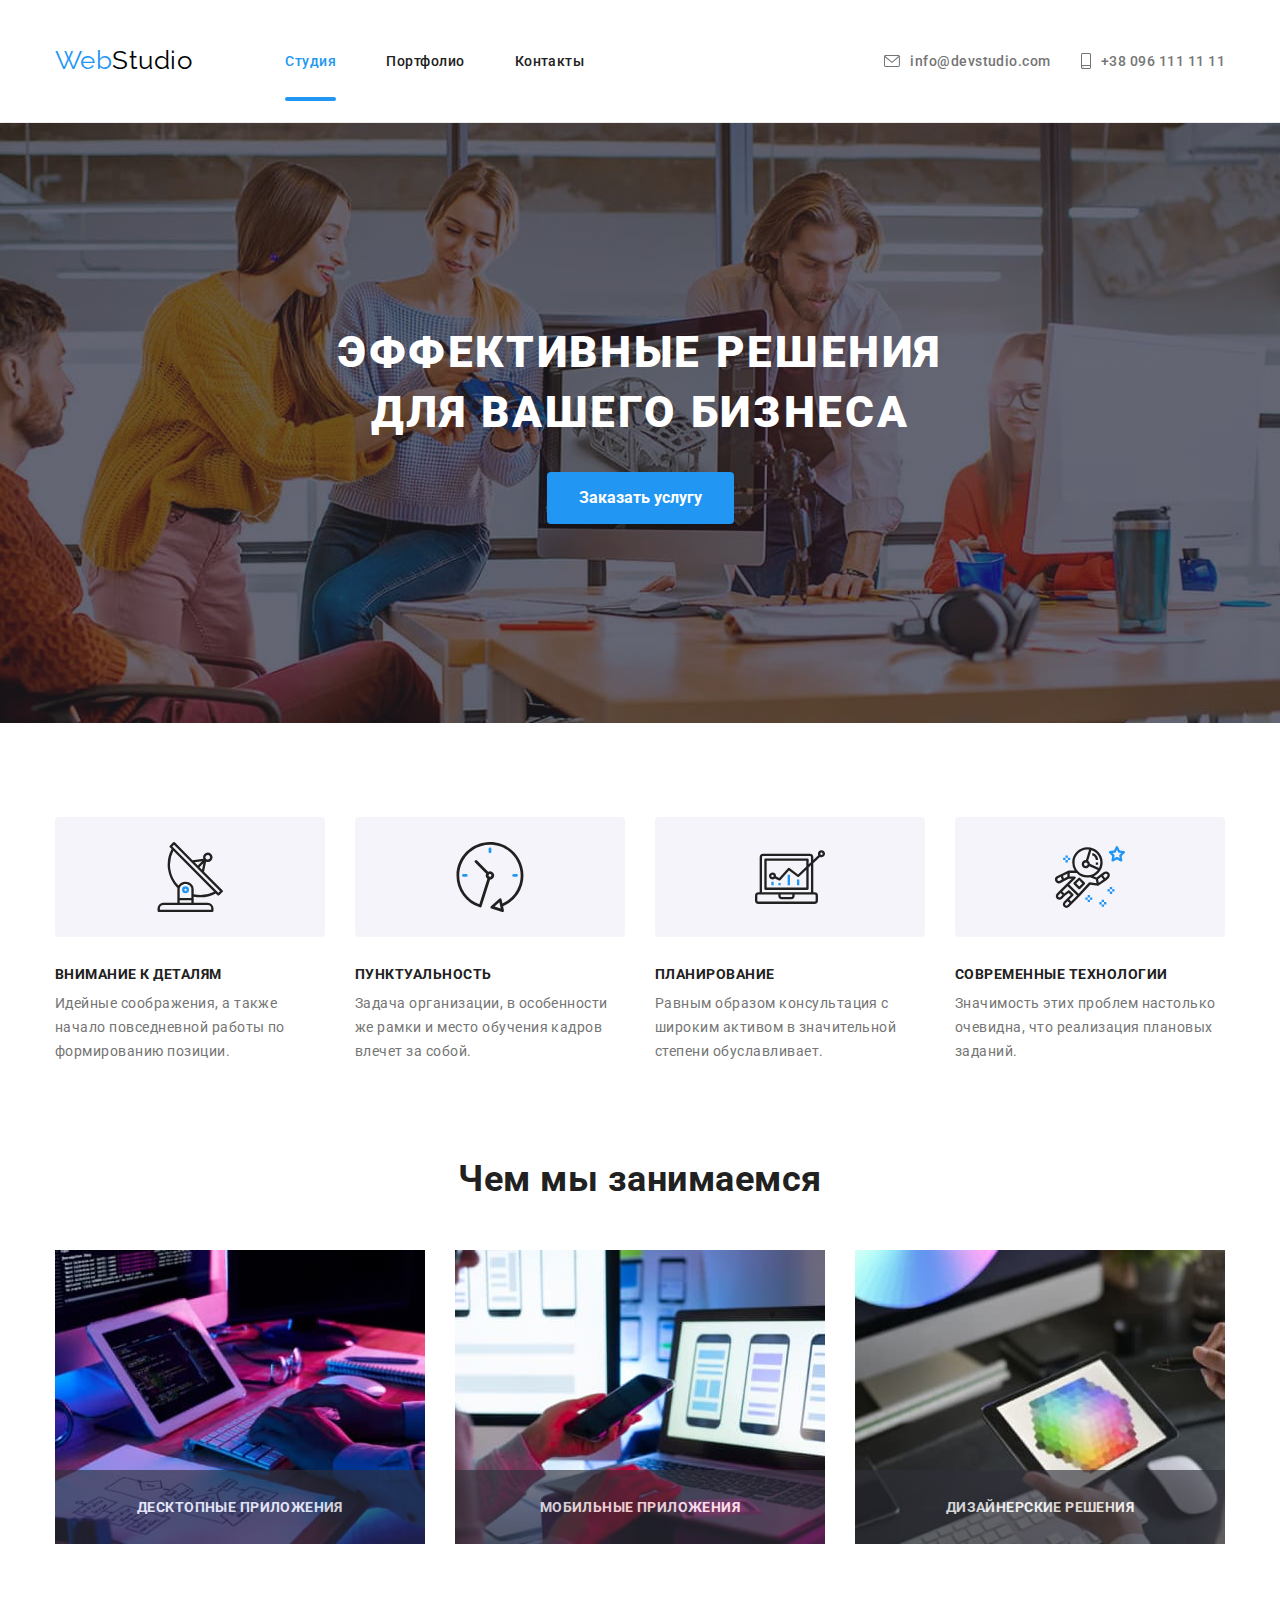
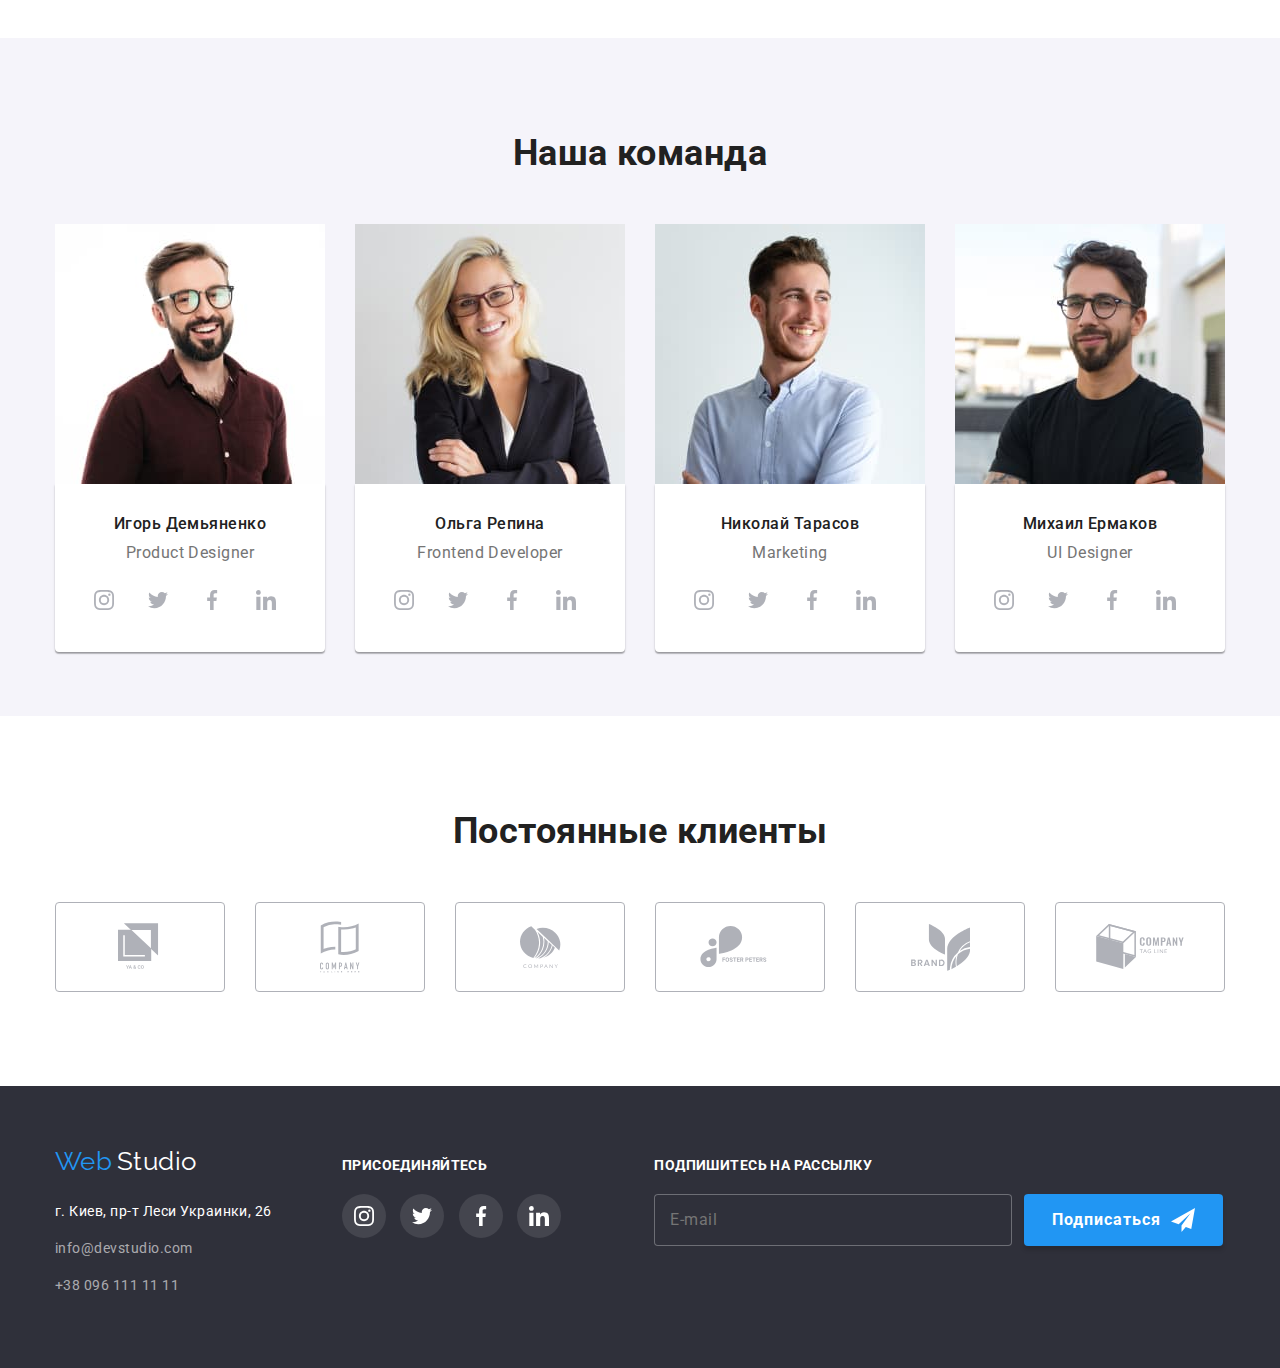
==== commit fe3b420f: "ДЗ 8" ====
--- a/index.html
+++ b/index.html
@@ -494,7 +494,7 @@
                     </address>
                 </div>
                 <div class="footer__social">
-                    <h3 class="footer__social-title">присоединяйтесь</h3>
+                    <p class="footer__social-title">присоединяйтесь</p>
                     <ul class="footer__social-icons">
                         <li class="footer__icons">
                             <a href="" class="footer__social-link" aria-label="инстаграм">
@@ -527,7 +527,7 @@
                     </ul>
                 </div>
                 <div class="footer__mail-form">
-                    <h3 class="footer__social-title">Подпишитесь на рассылку</h3>
+                    <p class="footer__social-title">Подпишитесь на рассылку</p>
                     <form class="footer__form">
                         
                             <!-- <label for="user_email" class="footer-form-lable"></label>
@@ -593,8 +593,11 @@
                     <label for="modal-checkbox" class="modal__policy">
                         <input type="checkbox" name="modal-checkbox" class="modal__checkbox" id="modal-checkbox">
                         <span class="modal__checkbox-icon"></span>
-                        Соглашаюсь с рассылкой и принимаю
-                        <a href="" class="modal__link" id="modal-link"> Условия договора</a>
+                        <span>
+                          Соглашаюсь с рассылкой и принимаю
+                        <a href="" class="modal__link" id="modal-link"> Условия договора</a>  
+                        </span>
+                        
                     </label>
 
                     <button type="submit" class="modal__button">Отправить</button>
@@ -602,9 +605,7 @@
                 </form>
             </div>
         </div>
-        
         <script src="./js/modal.js"></script>
         <script src="./js/mobile-menu.js"></script>
-
     </body>
-    </html>+</html>--- a/css/styles.min.css
+++ b/css/styles.min.css
@@ -1,2 +1,2 @@
-:root{--dominant-tex-color: #757575;--title-color: #212121;--accent-color: #2196f3;--background-color: #ffffff;--logo-color: #000000;--color-white: #ffffff;--background-hero-color: #2f303a;--button-active-color: #188ce8;--box-backgroun-color: #f5f4fa;--contact-footer-color: rgba(255, 255, 255, 0.6);--contact-header-color: #757575;--background-footer-color: #2f303a;--color-client: #afb1b8}body{background-color:var(--background-color);font-family:Roboto, sans-serif;font-style:normal;font-weight:normal;color:var(--dominant-tex-color);line-height:1.2;letter-spacing:0.03em}a{text-decoration:none}li{list-style-type:none}h1,h2,h3,h4,h5,h6,p{margin:0}img{display:block;max-width:100%;height:auto}.container{margin-left:auto;margin-right:auto;width:100%;padding-left:15px;padding-right:15px}@media screen and (min-width: 480px){.container{max-width:480px}}@media screen and (min-width: 768px){.container{max-width:748px}}@media screen and (min-width: 1200px){.container{max-width:1200px}}.section{padding-top:94px;padding-bottom:94px}@media screen and (max-width: 1199.98px){.section{padding:60px 0 60px 0}}.navigation__logo__web{color:var(--accent-color);font-family:Raleway, sans-serif;font-size:26px;line-height:1.2}.navigation__logo__studio{color:var(--logo-color);font-family:Raleway, sans-serif;font-size:26px;line-height:1.2}.site-nav__link{position:relative;display:block;color:var(--title-color);font-weight:500;font-size:14px;line-height:1.2;padding-top:32px;padding-bottom:32px;transition-property:color;transition-duration:250ms;transition-timing-function:cubic-bezier(0.4, 0, 0.2, 1)}.site-nav__link.curent{color:var(--accent-color)}.link.curent::after{content:"";position:absolute;left:0;bottom:0px;display:inline-block;width:100%;height:4px;background-color:var(--accent-color);border-radius:2px}.item:hover,.item:focus,.link:hover,.link:focus{color:var(--accent-color)}.item{color:var(--contact-header-color);font-weight:500;font-size:14px;line-height:1.2;margin:0;padding-top:32px;padding-bottom:32px}.page-header{border-bottom:1px solid #ececec}@media screen and (max-width: 767.98px){.page-header .container{padding:15px;margin:0px}}@media screen and (min-width: 768px){.page-header .container{display:flex;justify-content:space-between}}@media screen and (min-width: 1200px){.page-header .container{display:flex}}@media screen and (min-width: 768px){.navigation__logo{margin-right:88px;padding-top:24px;padding-bottom:25px;display:flex}}@media screen and (min-width: 1200px){.navigation__logo{margin-right:93px;padding-top:24px;padding-bottom:25px;display:flex}}@media screen and (min-width: 768px){.navigation{display:flex;justify-content:space-between}}@media screen and (min-width: 1200px){.navigation{display:flex;align-items:center;margin-right:auto}}@media screen and (max-width: 767.98px){.site{display:none}}@media screen and (min-width: 768px){.site{display:flex;padding-left:0px;margin:0px}}@media screen and (max-width: 767.98px){.site-contact{display:none}}@media screen and (min-width: 768px){.site-contact{margin-top:21px;margin-bottom:21px;padding:0px}}@media screen and (min-width: 1200px){.site-contact{display:flex;padding-left:0px;margin:0px}}@media screen and (min-width: 768px){.site__link:not(:last-child){margin-right:50px}}@media screen and (min-width: 1200px){.site__link:not(:last-child){margin-right:50px}}@media screen and (min-width: 768px){.com-nav{display:flex;padding-left:0px;justify-content:flex;margin-top:32px;margin-bottom:32px}}.site-item:not(:last-child){margin-right:50px}@media screen and (min-width: 768px){.site__link-contact:not(:last-child){margin-bottom:10px}}@media screen and (min-width: 1200px){.site__link-contact:not(:last-child){margin-right:30px;margin-bottom:0px}}.contact-list{display:flex;margin-left:auto}.site__contact{font-family:inherit;font-weight:500;color:var(--secondary-text-color);text-decoration:none;cursor:pointer;transition-property:fill, color;transition-duration:250ms;transition-timing-function:cubic-bezier(0.4, 0, 0.2, 1)}@media screen and (min-width: 768px){.site__contact{display:flex;align-items:center;font-size:12px;line-height:14px}}@media screen and (min-width: 1200px){.site__contact{display:flex;justify-content:center;align-items:center;padding-top:32px;padding-bottom:32px;font-size:14px;line-height:16px}}.site__icon{margin-right:10px;fill:currentColor}.site__link:hover,.site__link:focus{color:var(--button-active-color)}.hero-content__button{display:inline-block;padding:10px 32px;color:var(--color-white);font-family:inherit;background-color:var(--accent-color);font-weight:bold;font-size:16px;line-height:2;cursor:pointer;border-radius:4px;border:none;transition-property:color, background-color;transition-duration:250ms;transition-timing-function:cubic-bezier(0.4, 0, 0.2, 1)}.button-hero:hover,.button-hero:focus{background-color:var(--button-active-color)}.hero{background-color:var(--background-hero-color);text-align:center;padding-top:200px;padding-bottom:200px;display:flex;align-items:center}.overlay{max-width:1600px;margin-left:auto;margin-right:auto;background-image:linear-gradient(to right, rgba(47,48,58,0.4), rgba(47,48,58,0.4)),url("../images/backgraund-imagehero.jpg");background-repeat:no-repeat;background-position:center;background-size:cover}@media screen and (min-width: 480px){.overlay{height:400px}}@media screen and (min-width: 768px){.overlay{height:400px}}@media screen and (min-width: 1200px){.overlay{height:600px}}.hero .container{display:flex;align-items:center;justify-content:center}@media screen and (min-width: 480px){.hero-content{max-width:360px}}@media screen and (min-width: 768px){.hero-content{max-width:360px}}@media screen and (min-width: 1200px){.hero-content{max-width:696px}}.hero-content__title{margin-top:0;margin-bottom:30px;color:var(--color-white);font-weight:900;line-height:1.4;letter-spacing:0.06em;text-transform:uppercase}@media screen and (max-width: 767.98px){.hero-content__title{font-size:26px;line-height:42px}}@media screen and (min-width: 768px){.hero-content__title{font-size:26px;line-height:42px}}@media screen and (min-width: 1200px){.hero-content__title{font-size:44px;line-height:60px}}.title{font-weight:bold;line-height:1.2;color:var(--title-color);text-align:center;margin-top:0px}@media screen and (max-width: 767.98px){.title{font-size:28px;line-height:33px}}@media screen and (min-width: 768px){.title{font-size:28px;line-height:33px}}@media screen and (max-width: 1199.98px){.title{margin-bottom:30px}}@media screen and (min-width: 1200px){.title{font-size:36px;line-height:42px;margin-bottom:50px}}.value{padding:0px;margin:0px}@media screen and (min-width: 768px){.value{display:flex;flex-wrap:wrap;margin-right:-30px;margin-bottom:-30px}}@media screen and (min-width: 1200px){.value{display:flex}}@media screen and (min-width: 768px){.value__item{width:calc((100% - 2 * 30px) / 2);margin-right:30px;margin-bottom:30px}}@media screen and (min-width: 1200px){.value__item{flex-basis:calc(100% / 4 - 30px)}}@media screen and (min-width: 1200px){.value__item:not(:last-child){margin-right:30px}}.value__title{display:flex;height:120px;background:#f5f4fa;border-radius:4px;margin-bottom:30px;justify-content:center;align-items:center;background-color:var(--box-backgroun-color)}.value__subtitle{font-weight:bold;font-size:14px;line-height:1.1;color:var(--title-color);text-transform:uppercase;margin-bottom:10px}@media screen and (max-width: 767.98px){.value__subtitle{text-align:center}}.value__text{font-size:14px;line-height:1.7}@media screen and (max-width: 767.98px){.value__text{margin-bottom:30px}}.section-title{padding-top:0px}@media screen and (max-width: 1199px){.section-title{display:none}}.work{padding:0px;margin:0px}.work__item{position:relative;flex-basis:calc((100% - 3 * 30px) / 3);margin-left:30px;margin-top:50px}.work__title{position:absolute;width:100%;height:25%;top:75%;background-color:rgba(47,48,58,0.8);opacity:0.8;display:flex;align-items:center;justify-content:center}.work__text{font-weight:700;font-size:14px;line-height:16px;letter-spacing:0.03em;text-transform:uppercase;color:var(--color-white)}.grid{display:flex;flex-wrap:wrap;margin-left:-30px;margin-top:-50px}.team{padding:0px;margin:0px}@media screen and (min-width: 768px){.team{display:flex;flex-wrap:wrap;justify-content:center;margin-right:-30px;margin-bottom:-30px}}@media screen and (min-width: 1200px){.team{display:flex;flex-wrap:wrap;justify-content:center;margin-right:0px}}@media screen and (min-width: 768px) and (max-width: 1199.98px){.team__list{flex-basis:calc((100% - 3 * 30px) / 2);margin-right:30px;margin-bottom:30px}}@media screen and (max-width: 767.98px){.team__list:not(:last-child){margin-bottom:30px}}@media screen and (min-width: 1200px){.team__list:not(:last-child){margin-right:30px}}.team__signature{padding-top:30px;padding-left:24px;padding-bottom:30px;padding-right:24px;text-align:center;background:var(--color-white);box-shadow:0px 1px 3px rgba(0,0,0,0.12),0px 1px 1px rgba(0,0,0,0.14),0px 2px 1px rgba(0,0,0,0.2);border-radius:0px 0px 4px 4px}.team__title{font-weight:500;font-size:16px;line-height:1.2;color:var(--title-color)}.team__responsibilities{font-size:16px;line-height:1.2;margin-top:10px}.box{background-color:var(--box-backgroun-color)}.box .section{padding-top:94px;padding-bottom:94px}@media screen and (max-width: 1199.98px){.box .section{padding:60px 0 60px 0}}.team__social{display:flex;padding-left:0px;justify-content:center;align-items:center;margin-top:16px}.team__icon{display:flex;height:44px;width:44px;justify-content:center;align-items:center;border-radius:50%;fill:var(--color-client);transition-property:background-color, fill;transition-duration:250ms;transition-timing-function:cubic-bezier(0.4, 0, 0.2, 1)}.team__icon:not(first-child){margin-right:10px}.team__icon:hover,.team__icon:focus{background-color:var(--accent-color);fill:var(--background-color)}.clients__link{display:flex;justify-content:center;align-items:center;height:90px;border:1px solid #afb1b8;border-radius:4px;fill:var(--color-client);transition-property:fill, border;transition-duration:250ms;transition-timing-function:cubic-bezier(0.4, 0, 0.2, 1)}@media screen and (max-width: 767.98px){.clients{margin-top:-30px;margin-left:-30px;padding:0px}}@media screen and (max-width: 1199.98px){.clients{display:flex;flex-wrap:wrap;padding:0px}}@media screen and (min-width: 1200px){.clients{display:flex;justify-content:center;padding:0px}}@media screen and (max-width: 767.98px){.clients__item{flex-basis:calc(100% / 2 - 30px);margin-left:30px;margin-top:30px}}@media screen and (min-width: 768px){.clients__item{flex-basis:calc(100% / 3 - 30px);margin-top:30px;margin-left:30px}}@media screen and (min-width: 1200px){.clients__item{margin:0px}}@media screen and (min-width: 1200px){.clients__item:not(:last-child){margin-right:30px}}.clients__link:focus,.clients__link:hover{border:1px solid var(--accent-color);fill:var(--accent-color)}.page-footer{background-color:var(--background-footer-color);padding-top:60px;padding-bottom:60px}@media screen and (min-width: 768px) and (max-width: 1199.98px){.footer{display:flex;justify-content:center;flex-wrap:wrap}}@media screen and (min-width: 1200px){.footer{display:flex;align-items:baseline}}@media screen and (max-width: 767.98px){.footer{text-align:center}}.footer__web{color:var(--accent-color);font-family:Raleway, sans-serif;font-size:26px;line-height:1.2}.footer__studio{color:var(--color-white);font-family:Raleway, sans-serif;font-size:26px;line-height:1.2}@media screen and (min-width: 768px) and (max-width: 1199.98px){.footer__list{margin-right:165px;margin-bottom:60px;text-align:center}}@media screen and (min-width: 1200px){.footer__list{margin-right:70px}}.footer__address{font-size:14px;line-height:2;color:var(--color-white);font-style:normal;padding-left:0px;margin-bottom:9px;transition-property:color;transition-duration:250ms;transition-timing-function:cubic-bezier(0.4, 0, 0.2, 1)}.footer__find{padding:0px;margin-top:20px;margin-bottom:0px}.footer__contact{font-size:14px;line-height:1.7;color:var(--contact-footer-color);font-style:normal;transition-property:color;transition-duration:250ms;transition-timing-function:cubic-bezier(0.4, 0, 0.2, 1)}.footer__address:hover,.footer__address:focus,.footer__contact:hover,.footer__contact:focus{color:var(--accent-color)}.footer__social-icons{padding:0%;margin:0px}.footer__social-title{font-family:Roboto;font-style:normal;font-weight:bold;font-size:14px;letter-spacing:0.03em;text-transform:uppercase;color:var(--background-color);margin-top:60px;margin-bottom:20px}@media screen and (min-width: 768px){.footer__social-title{margin-top:0px;text-align:center}}@media screen and (min-width: 1200px){.footer__social-title{display:flex}}@media screen and (min-width: 1200px){.footer__social{margin-right:93px}}.footer__icons{display:inline-block;justify-content:center;align-items:center}.footer__icons:not(:last-child){margin-right:10px}.footer__social-link{display:flex;justify-content:center;align-items:center;width:44px;height:44px;border-radius:50%;background-color:rgba(255,255,255,0.1);transition-property:background-color, fill;transition-duration:250ms;transition-timing-function:cubic-bezier(0.4, 0, 0.2, 1)}.footer__icon{fill:var(--background-color)}.footer__social-link:hover,.footer__social-link:focus{background-color:var(--accent-color)}@media screen and (min-width: 480px) and (max-width: 1199.98px){.footer__form{display:inline-block;text-align:center}}@media screen and (min-width: 1200px){.footer__form{display:flex}}.footer__form-input{border:1px solid rgba(255,255,255,0.3);color:rgba(255,255,255,0.6);background-color:var(--background-footer-color);border-radius:4px;padding:15px;line-height:1.25;letter-spacing:0.03em}@media screen and (min-width: 480px) and (max-width: 1199px){.footer__form-input{width:450px;height:50px}}@media screen and (min-width: 1200px){.footer__form-input{margin-right:12px;width:358px}}.footer__button{display:flex;align-items:center;text-align:center;letter-spacing:0.06em;color:var(--color-white);padding:10px 28px 10px 28px;font-weight:700;font-size:16px;line-height:30px;background-color:var(--accent-color);box-shadow:0px 4px 4px rgba(0,0,0,0.15);border-radius:4px;cursor:pointer;border:none;transition-property:background-color, color;transition-duration:250ms;transition-timing-function:cubic-bezier(0.4, 0, 0.2, 1)}@media screen and (max-width: 1199px){.footer__button{margin-top:20px;margin-left:auto;margin-right:auto}}.footer-button:hover,.footer-button:focus{background-color:var(--button-active-color)}.footer__form-icon{margin-left:10px;fill:var(--color-white)}.filter{display:flex;justify-content:center;margin:0px}@media screen and (max-width: 767.98px){.filter{margin-bottom:40px}}@media screen and (max-width: 1199.98px){.filter{margin-bottom:30px}}@media screen and (min-width: 1199.98px){.filter{margin-bottom:50px}}@media screen and (max-width: 767.98px){.filter{flex-wrap:wrap;justify-content:flex-start;padding:0px}}.filter__item{height:44px;list-style:none;border:none}.filter__item:not(:last-child){margin-right:8px}@media screen and (max-width: 767.98px){.filter__item:not(:last-child){margin-bottom:21px}}.filter__item .filter__button.curent{background-color:var(--accent-color);color:var(--color-white)}.filter__button{display:inline-block;padding:6px 22px;min-width:73px;border-radius:4px;color:var(--title-color);font-family:inherit;background-color:var(--box-backgroun-color);font-weight:bold;font-size:16px;line-height:2;cursor:pointer;text-align:center;border:none;transition-property:background-color, color, box-shadow;transition-duration:250ms;transition-timing-function:cubic-bezier(0.4, 0, 0.2, 1)}.filter__button:hover,.filter__button:focus{color:var(--color-white);background-color:var(--accent-color);box-shadow:0px 3px 1px rgba(0,0,0,0.1),0px 1px 2px rgba(0,0,0,0.08),0px 2px 2px rgba(0,0,0,0.12)}.project{display:flex;flex-wrap:wrap;padding:0px;margin:0px;margin-left:-30px;margin-top:-30px}.project__item{margin-left:30px;margin-top:30px}@media screen and (max-width: 767.98px){.project__item{width:100%;max-width:450px}}@media screen and (min-width: 768px) and (max-width: 1199.98px){.project__item{flex-basis:calc(100% / 2 - 30px);max-width:354px;height:440px}}.project__card{color:var(--contact-header-color);display:block;text-decoration:none}.project__card:hover,.project__card:focus{box-shadow:0px 1px 1px rgba(0,0,0,0.12),0px 4px 4px rgba(0,0,0,0.06),1px 4px 6px rgba(0,0,0,0.16)}.project__box{border-bottom:1px solid #eeeeee;border-right:1px solid #eeeeee;border-left:1px solid #eeeeee;padding-top:20px;padding-right:24px;padding-bottom:20px;padding-left:24px}.project__thumb::before{content:"";display:inline-block;position:absolute;top:0px;left:0px;width:100%;height:100%}.project__thumb{position:relative;overflow:hidden}.project__card:hover .project__thumb::before,.project__card:hover .project__overlay{transform:translateY(0)}.project__card:focus .project__thumb::before,.project__card:focus .project__overlay{transform:translateY(0)}.project__overlay{content:"";display:inline-block;position:absolute;top:0px;left:0px;width:100%;height:100%;background-color:rgba(33,150,243,0.9);font-family:Roboto;font-style:normal;font-weight:normal;font-size:18px;line-height:28px;letter-spacing:0.03em;color:var(--color-white);transition-property:transform, background-color;transform:translateY(101%);transition-duration:250ms;transition-timing-function:cubic-bezier(0.4, 0, 0.2, 1)}.project__text{position:absolute;top:0;left:0;width:100%;font-family:Roboto;font-size:18px;line-height:1.56;letter-spacing:0.03em;text-align:left;padding:63px 24px;color:var(--white-color)}.project__title{font-weight:bold;font-size:18px;line-height:2;color:var(--title-color);margin-bottom:4px}.project__subtitle{font-size:16px;line-height:2}.visually-hidden{position:absolute !important;clip:rect(1px 1px 1px 1px);clip:rect(1px, 1px, 1px, 1px);padding:0 !important;border:0 !important;height:1px !important;width:1px !important;overflow:hidden}.backdrop{position:fixed;top:0;left:0;width:100%;height:100%;background-color:rgba(0,0,0,0.2);transition-duration:250ms;transition-timing-function:cubic-bezier(0.4, 0, 0.2, 1)}.backdrop.is-hidden{opacity:0;pointer-events:none}.modal{position:absolute;top:50%;left:50%;transform:translate(-50%, -50%);padding:40px;min-width:528px;min-height:581px;background-color:var(--color-white)}@media screen and (max-width: 1199.98px){.modal{min-width:450px;min-height:609px}}.modal__btn{position:absolute;top:0;right:0;margin-top:8px;margin-right:8px;height:30px;width:30px;border:none;outline:none;cursor:pointer;border-radius:50%;background-color:var(--color-white);border:1px solid rgba(0,0,0,0.1);transition-duration:250ms;transition-timing-function:cubic-bezier(0.4, 0, 0.2, 1)}.modal__icon{height:11px;width:11px}.modal__btn:hover,.modal__btn:focus{fill:var(--accent-color)}.modal__text{font-weight:700;font-size:20px;line-height:1.15;letter-spacing:0.03em;margin-bottom:12px;color:var(--title-color)}.modal__form{transition-duration:250ms;transition-timing-function:cubic-bezier(0.4, 0, 0.2, 1)}.modal__unit{flex-direction:column;margin-bottom:10px}.modal__label{font-size:12px;line-height:14px;letter-spacing:0.01em;color:var(--dominant-tex-color)}.modal__input{width:100%;height:40px;border:1px solid rgba(33,33,33,0.2);box-sizing:border-box;border-radius:4px;padding-left:42px;margin-top:4px;background:var(--color-white);box-shadow:0px 1px 3px rgba(0,0,0,0.12),0px 1px 1px rgba(0,0,0,0.14),0px 2px 1px rgba(0,0,0,0.2);cursor:pointer;outline:none;transition-property:border;transition-duration:250ms;transition-timing-function:cubic-bezier(0.4, 0, 0.2, 1)}.modal__input:focus,.modal__input:hover{border:1px solid var(--accent-color)}.modal__coment{width:100%;height:120px;margin-top:4px;padding-left:16px;padding-top:12px;padding-right:16px;padding-bottom:12px;border:1px solid rgba(33,33,33,0.2);box-sizing:border-box;border-radius:4px;background:var(--color-white);box-shadow:0px 1px 3px rgba(0,0,0,0.12),0px 1px 1px rgba(0,0,0,0.14),0px 2px 1px rgba(0,0,0,0.2);cursor:pointer;outline:none;resize:none}.modal__coment:focus,.modal__coment:hover{border:1px solid var(--accent-color)}.modal__block{position:relative}.modal__form-icon{position:absolute;left:12px;top:50%;transform:translateY(-50%);transition-property:fill;transition-duration:250ms;transition-timing-function:cubic-bezier(0.4, 0, 0.2, 1)}.modal__input:focus+.modal__form-icon{fill:var(--accent-color)}.modal__checkbox-icon{display:inline-block;width:16px;height:15px;border:2px solid black;border-radius:4px;margin-right:7px}.modal__checkbox:checked+.modal__checkbox-icon{background-color:var(--accent-color);background-image:url(../images/icon/icon-check.svg);background-size:contain;background-origin:border-box;border-color:var(--accent-color)}.modal__checkbox{position:absolute;width:1px;height:1px;margin:-1px;border:0;padding:0;clip:rect(0 0 0 0);overflow:hidden}.modal__policy{display:flex;align-items:center;justify-content:center;letter-spacing:0.03em;color:var(--contact-header-color);margin-top:20px;cursor:pointer}.modal__button{display:block;margin-right:auto;margin-left:auto;margin-top:30px;padding:10px 55px;font-size:16px;line-height:1.87;font-weight:700;letter-spacing:0.06em;background-color:var(--accent-color);color:var(--color-white);border:none;border-radius:4px;cursor:pointer;transition-property:background-color, color;transition-duration:250ms;transition-timing-function:cubic-bezier(0.4, 0, 0.2, 1)}.modal-button:hover,.modal-button:focus{background-color:var(--button-active-color)}.modal__link{margin-left:10px;line-height:1.71;letter-spacing:0.03em;text-decoration:underline;color:var(--accent-color);transition-property:color;transition-duration:250ms;transition-timing-function:cubic-bezier(0.4, 0, 0.2, 1)}@media screen and (max-width: 767px){.menu__button{margin:0;padding:0;position:absolute;right:15px;top:10px;bottom:10px;z-index:106}}@media screen and (min-width: 768px){.menu__button{display:none}}@media screen and (max-width: 767px){.menu__btn{top:0px;background-color:rgba(255,255,255,0.02);border:none;transition-duration:250ms;transition-timing-function:cubic-bezier(0.4, 0, 0.2, 1);fill:#212121}}@media screen and (max-width: 767px){.menu__btn:focus,.menu__btn:hover{fill:#2196f3;transition-duration:250ms}}@media screen and (max-width: 767px){.icon-close{display:none}}.is-open .icon-close{display:block}.is-open .icon-open{display:none}@media screen and (max-width: 479px){.mobile-menu{position:fixed;left:0;top:100%;width:100vw;height:100vh;padding:28px 63px 28px 20px;background-color:#fff;box-shadow:0px 4px 8px rgba(0,0,0,0.04),0px 2px 4px rgba(0,0,0,0.08),0px 1px 3px rgba(0,0,0,0.16);transition-duration:250ms;transition-timing-function:cubic-bezier(0.55, 0.055, 0.675, 0.19);z-index:105}}@media screen and (max-width: 479px){.mobile-menu.is-open{top:0%}}@media screen and (max-width: 767px){.mobile-menu{position:fixed;left:0;top:100%;width:100vw;height:100vh;padding:48px 83px 48px 40px;background-color:#fff;box-shadow:0px 4px 8px rgba(0,0,0,0.04),0px 2px 4px rgba(0,0,0,0.08),0px 1px 3px rgba(0,0,0,0.16);transition-duration:250ms;transition-timing-function:cubic-bezier(0.55, 0.055, 0.675, 0.19);z-index:105}}@media screen and (max-width: 767px){.mobile-menu.is-open{top:0%}}@media screen and (min-width: 768px){.mobile-menu{display:none}}@media screen and (min-width: 1200px){.mobile-menu{display:none}}@media screen and (max-width: 767px){.mobile-menu__item:not(:last-child){margin-bottom:32px}}@media screen and (max-width: 767px){.mobile-menu__item .current{color:#2196f3}}@media screen and (max-width: 767px){.mobile-menu__link{font-weight:500;font-size:40px;line-height:1.18;letter-spacing:0.02em;color:#212121}}@media screen and (min-width: 480px) and (max-width: 768px){.mobile-social{left:auto;bottom:0;position:absolute}}@media screen and (max-width: 767px){.connection-menu{margin-bottom:64px}}@media screen and (max-width: 767px){.connection-menu__item:not(:last-child){margin-bottom:32px}}@media screen and (max-width: 479px){.connection-menu__tel{font-weight:500;font-size:24px;line-height:1.18;color:#2196f3}}@media screen and (max-width: 767px){.connection-menu__tel{font-weight:500;font-size:34px;line-height:1.18;color:#2196f3}}@media screen and (max-width: 479px){.connection-menu__mail{font-weight:500;font-size:14px;line-height:1.17x;color:#757575}}@media screen and (max-width: 767px){.connection-menu__mail{font-weight:500;font-size:24px;line-height:1.17x;color:#757575}}@media screen and (max-width: 767px){.social-menu{display:flex;padding-bottom:40px;flex-wrap:wrap}}@media screen and (max-width: 767px){.social-menu__item:not(:last-child){padding-right:10px;border-right:1px solid rgba(33,33,33,0.2);margin-right:10px}}@media screen and (max-width: 479px){.social-menu__link{font-weight:500;font-size:18px;line-height:1.22;color:#2196f3}}@media screen and (min-width: 480px){.social-menu__link{font-weight:500;font-size:18px;line-height:1.22;color:#2196f3}}
+:root{--dominant-tex-color: #757575;--title-color: #212121;--accent-color: #2196f3;--background-color: #ffffff;--logo-color: #000000;--color-white: #ffffff;--background-hero-color: #2f303a;--button-active-color: #188ce8;--box-backgroun-color: #f5f4fa;--contact-footer-color: rgba(255, 255, 255, 0.6);--contact-header-color: #757575;--background-footer-color: #2f303a;--color-client: #afb1b8}.visually-hidden{position:absolute !important;clip:rect(1px 1px 1px 1px);clip:rect(1px, 1px, 1px, 1px);padding:0 !important;border:0 !important;height:1px !important;width:1px !important;overflow:hidden}body{background-color:var(--background-color);font-family:Roboto, sans-serif;font-style:normal;font-weight:normal;color:var(--dominant-tex-color);line-height:1.2;letter-spacing:0.03em}a{text-decoration:none}li{list-style-type:none}h1,h2,h3,h4,h5,h6,p{margin:0}img{display:block;max-width:100%;height:auto}.container{margin-left:auto;margin-right:auto;width:100%;padding-left:15px;padding-right:15px}@media screen and (min-width: 480px){.container{max-width:480px}}@media screen and (min-width: 768px){.container{max-width:748px}}@media screen and (min-width: 1200px){.container{max-width:1200px}}.section{padding-top:94px;padding-bottom:94px}@media screen and (max-width: 1199.98px){.section{padding:60px 0 60px 0}}.backdrop{position:fixed;top:0;left:0;width:100%;height:100%;background-color:rgba(0,0,0,0.2);transition-duration:250ms;transition-timing-function:cubic-bezier(0.4, 0, 0.2, 1);opacity:1;overflow-y:scroll;visibility:visible;z-index:99999}.backdrop.is-hidden{opacity:0;pointer-events:none}.modal{position:fixed;top:50%;left:50%;transform:translate(-50%, -50%);width:100%;height:100%;padding:40px;overflow-y:scroll;background-color:var(--color-white)}@media screen and (min-width: 480px){.modal{width:450px;height:609px;overflow-y:visible}}@media screen and (min-width: 1200px){.modal{width:528px;height:581px;overflow-y:visible}}.modal__btn{position:absolute;top:0;right:0;margin-top:8px;margin-right:8px;height:30px;width:30px;border:none;outline:none;cursor:pointer;border-radius:50%;background-color:var(--color-white);border:1px solid rgba(0,0,0,0.1);transition-duration:250ms;transition-timing-function:cubic-bezier(0.4, 0, 0.2, 1)}.modal__icon{height:11px;width:11px}.modal__btn:hover,.modal__btn:focus{fill:var(--accent-color)}.modal__text{font-weight:700;font-size:20px;line-height:1.15;letter-spacing:0.03em;margin-bottom:12px;color:var(--title-color)}.modal__form{transition-duration:250ms;transition-timing-function:cubic-bezier(0.4, 0, 0.2, 1)}.modal__unit{flex-direction:column;margin-bottom:10px}.modal__label{font-size:12px;line-height:14px;letter-spacing:0.01em;color:var(--dominant-tex-color)}.modal__input{width:100%;height:40px;border:1px solid rgba(33,33,33,0.2);box-sizing:border-box;border-radius:4px;padding-left:42px;margin-top:4px;background:var(--color-white);cursor:pointer;outline:none;transition-property:border;transition-duration:250ms;transition-timing-function:cubic-bezier(0.4, 0, 0.2, 1)}.modal__input:focus,.modal__input:hover{border:1px solid var(--accent-color)}.modal__coment{width:100%;height:120px;margin-top:4px;padding-left:16px;padding-top:12px;padding-right:16px;padding-bottom:12px;border:1px solid rgba(33,33,33,0.2);box-sizing:border-box;border-radius:4px;background:var(--color-white);box-shadow:0px 1px 3px rgba(0,0,0,0.12),0px 1px 1px rgba(0,0,0,0.14),0px 2px 1px rgba(0,0,0,0.2);cursor:pointer;outline:none;resize:none}.modal__coment:focus,.modal__coment:hover{border:1px solid var(--accent-color)}.modal__block{position:relative}.modal__form-icon{position:absolute;left:12px;top:50%;transform:translateY(-50%);transition-property:fill;transition-duration:250ms;transition-timing-function:cubic-bezier(0.4, 0, 0.2, 1)}.modal__input:focus+.modal__form-icon{fill:var(--accent-color)}.modal__checkbox-icon{display:inline-block;width:16px;height:15px;border:2px solid black;border-radius:4px;margin-right:7px}.modal__checkbox:checked+.modal__checkbox-icon{background-color:var(--accent-color);background-image:url(../images/icon/icon-check.svg);background-size:contain;background-origin:border-box;border-color:var(--accent-color)}.modal__checkbox{position:absolute;width:1px;height:1px;margin:-1px;border:0;padding:0;clip:rect(0 0 0 0);overflow:hidden}.modal__policy{display:flex;align-items:center;font-size:12px;letter-spacing:0.03em;color:var(--contact-header-color);margin-top:20px;cursor:pointer}.modal__button{display:block;margin-right:auto;margin-left:auto;margin-top:30px;padding:10px 55px;font-size:16px;line-height:1.87;font-weight:700;letter-spacing:0.06em;background-color:var(--accent-color);color:var(--color-white);border:none;border-radius:4px;cursor:pointer;transition-property:background-color, color;transition-duration:250ms;transition-timing-function:cubic-bezier(0.4, 0, 0.2, 1)}.modal-button:hover,.modal-button:focus{background-color:var(--button-active-color)}.modal__link{margin-left:10px;line-height:1.71;letter-spacing:0.03em;text-decoration:underline;color:var(--accent-color);transition-property:color;transition-duration:250ms;transition-timing-function:cubic-bezier(0.4, 0, 0.2, 1)}.project__thumb::before{content:"";display:inline-block;position:absolute;top:0px;left:0px;width:100%;height:100%}.project__thumb{position:relative;overflow:hidden}.project__card:hover .project__thumb::before,.project__card:hover .project__overlay{transform:translateY(0)}.project__card:focus .project__thumb::before,.project__card:focus .project__overlay{transform:translateY(0)}.project__overlay{content:"";display:inline-block;position:absolute;top:0px;left:0px;width:100%;height:100%;background-color:rgba(33,150,243,0.9);font-family:Roboto;font-style:normal;font-weight:normal;font-size:18px;line-height:28px;letter-spacing:0.03em;color:var(--color-white);transition-property:transform, background-color;transform:translateY(101%);transition-duration:250ms;transition-timing-function:cubic-bezier(0.4, 0, 0.2, 1)}.project__text{position:absolute;top:0;left:0;width:100%;font-family:Roboto;font-size:18px;line-height:1.56;letter-spacing:0.03em;text-align:left;padding:63px 24px;color:var(--white-color)}.project__title{font-weight:bold;font-size:18px;line-height:2;color:var(--title-color);margin-bottom:4px}.project__subtitle{font-size:16px;line-height:2}.navigation__logo__web{color:var(--accent-color);font-family:Raleway, sans-serif;font-size:26px;line-height:1.2}.navigation__logo__studio{color:var(--logo-color);font-family:Raleway, sans-serif;font-size:26px;line-height:1.2}@media screen and (min-width: 768px){.navigation__logo{margin-right:88px;padding-top:24px;padding-bottom:25px;display:flex}}@media screen and (min-width: 1200px){.navigation__logo{margin-right:93px;padding-top:24px;padding-bottom:25px;display:flex}}.clients__link{display:flex;justify-content:center;align-items:center;height:90px;border:1px solid #afb1b8;border-radius:4px;fill:var(--color-client);transition-property:fill, border;transition-duration:250ms;transition-timing-function:cubic-bezier(0.4, 0, 0.2, 1)}.clients{margin:0px}@media screen and (max-width: 767.98px){.clients{margin-top:-30px;margin-left:-30px;padding:0px}}@media screen and (max-width: 1199.98px){.clients{display:flex;flex-wrap:wrap;padding:0px}}@media screen and (min-width: 1200px){.clients{display:flex;justify-content:center;padding:0px}}@media screen and (max-width: 767.98px){.clients__item{flex-basis:calc(100% / 2 - 30px);margin-left:30px;margin-top:30px}}@media screen and (min-width: 768px){.clients__item{flex-basis:calc(100% / 3 - 30px);margin-top:30px;margin-left:30px}}@media screen and (min-width: 1200px){.clients__item{margin:0px}}@media screen and (min-width: 1200px){.clients__item:not(:last-child){margin-right:30px}}.clients__link:focus,.clients__link:hover{border:1px solid var(--accent-color);fill:var(--accent-color)}.page-footer{background-color:var(--background-footer-color);padding-top:60px;padding-bottom:60px}@media screen and (min-width: 768px) and (max-width: 1199.98px){.footer{display:flex;justify-content:center;flex-wrap:wrap}}@media screen and (min-width: 1200px){.footer{display:flex;align-items:baseline}}@media screen and (max-width: 767.98px){.footer{text-align:center}}.footer__web{color:var(--accent-color);font-family:Raleway, sans-serif;font-size:26px;line-height:1.2}.footer__studio{color:var(--color-white);font-family:Raleway, sans-serif;font-size:26px;line-height:1.2}@media screen and (min-width: 768px) and (max-width: 1199.98px){.footer__list{margin-right:165px;margin-bottom:60px;text-align:center}}@media screen and (min-width: 1200px){.footer__list{margin-right:70px}}.footer__address{font-size:14px;line-height:2;color:var(--color-white);font-style:normal;padding-left:0px;margin-bottom:9px;transition-property:color;transition-duration:250ms;transition-timing-function:cubic-bezier(0.4, 0, 0.2, 1)}.footer__find{padding:0px;margin-top:20px;margin-bottom:0px}.footer__contact{font-size:14px;line-height:1.7;color:var(--contact-footer-color);font-style:normal;transition-property:color;transition-duration:250ms;transition-timing-function:cubic-bezier(0.4, 0, 0.2, 1)}.footer__address:hover,.footer__address:focus,.footer__contact:hover,.footer__contact:focus{color:var(--accent-color)}.footer__social-icons{padding:0%;margin:0px}.footer__social-title{font-family:Roboto;font-style:normal;font-weight:bold;font-size:14px;letter-spacing:0.03em;text-transform:uppercase;color:var(--background-color);margin-bottom:20px}@media screen and (min-width: 768px){.footer__social-title{margin-top:0px;text-align:center}}@media screen and (min-width: 1200px){.footer__social-title{display:flex}}.footer__social{margin-bottom:60px}@media screen and (min-width: 1200px){.footer__social{margin-right:93px}}.footer__icons{display:inline-block;justify-content:center;align-items:center}.footer__icons:not(:last-child){margin-right:10px}.footer__social-link{display:flex;justify-content:center;align-items:center;width:44px;height:44px;border-radius:50%;background-color:rgba(255,255,255,0.1);transition-property:background-color, fill;transition-duration:250ms;transition-timing-function:cubic-bezier(0.4, 0, 0.2, 1)}.footer__icon{fill:var(--background-color)}.footer__social-link:hover,.footer__social-link:focus{background-color:var(--accent-color)}@media screen and (min-width: 480px) and (max-width: 1199.98px){.footer__form{display:inline-block;text-align:center}}@media screen and (min-width: 1200px){.footer__form{display:flex}}.footer__form-input{border:1px solid rgba(255,255,255,0.3);color:rgba(255,255,255,0.6);background-color:var(--background-footer-color);border-radius:4px;padding:15px;line-height:1.25;letter-spacing:0.03em}@media screen and (min-width: 480px) and (max-width: 1199px){.footer__form-input{width:450px;height:50px}}@media screen and (min-width: 1200px){.footer__form-input{margin-right:12px;width:358px}}.footer__button{display:flex;align-items:center;text-align:center;letter-spacing:0.06em;color:var(--color-white);padding:10px 28px 10px 28px;font-weight:700;font-size:16px;line-height:30px;background-color:var(--accent-color);box-shadow:0px 4px 4px rgba(0,0,0,0.15);border-radius:4px;cursor:pointer;border:none;transition-property:background-color, color;transition-duration:250ms;transition-timing-function:cubic-bezier(0.4, 0, 0.2, 1)}@media screen and (max-width: 1199px){.footer__button{margin-top:20px;margin-left:auto;margin-right:auto}}.footer-button:hover,.footer-button:focus{background-color:var(--button-active-color)}.footer__form-icon{margin-left:10px;fill:var(--color-white)}.hero-content__button{display:inline-block;padding:10px 32px;color:var(--color-white);font-family:inherit;background-color:var(--accent-color);font-weight:bold;font-size:16px;line-height:2;cursor:pointer;border-radius:4px;border:none;transition-property:color, background-color;transition-duration:250ms;transition-timing-function:cubic-bezier(0.4, 0, 0.2, 1)}.button-hero:hover,.button-hero:focus{background-color:var(--button-active-color)}.hero{background-color:var(--background-hero-color);text-align:center;display:flex;align-items:center}.overlay{max-width:1600px;margin-left:auto;margin-right:auto;background-image:linear-gradient(to right, rgba(47,48,58,0.4), rgba(47,48,58,0.4)),url("../images/hero/hero.mobile.jpg");background-repeat:no-repeat;background-position:center;background-size:cover}@media screen and (min-width: 480px){.overlay{height:400px;padding-top:118px;padding-bottom:118px}}@media screen and (min-width: 768px){.overlay{height:400px;padding-top:118px;padding-bottom:118px}}@media screen and (min-width: 1200px){.overlay{height:600px;padding-top:200px;padding-bottom:200px}}@media (min-device-pixel-ratio: 2), (min-resolution: 192dpi), (min-resolution: 2dppx){.overlay{background-image:linear-gradient(to right, rgba(47,48,58,0.4), rgba(47,48,58,0.4)),url("../images/hero/hero.mobile@2x.jpg")}}@media screen and (min-width: 768px){.overlay{background-image:linear-gradient(to right, rgba(47,48,58,0.4), rgba(47,48,58,0.4)),url("../images/hero/hero.tablet.jpg")}}@media screen and (min-width: 768px) and (min-device-pixel-ratio: 2), screen and (min-width: 768px) and (min-resolution: 192dpi), screen and (min-width: 768px) and (min-resolution: 2dppx){.overlay{background-image:linear-gradient(to right, rgba(47,48,58,0.4), rgba(47,48,58,0.4)),url("../images/hero/hero.tablet@2x.jpg")}}@media screen and (min-width: 1200px){.overlay{background-image:linear-gradient(to right, rgba(47,48,58,0.4), rgba(47,48,58,0.4)),url("../images/hero/hero.desktop.jpg")}}@media screen and (min-width: 1200px) and (min-device-pixel-ratio: 2), screen and (min-width: 1200px) and (min-resolution: 192dpi), screen and (min-width: 1200px) and (min-resolution: 2dppx){.overlay{background-image:linear-gradient(to right, rgba(47,48,58,0.4), rgba(47,48,58,0.4)),url("../images/hero/hero.desktop@2x.jpg")}}.hero .container{display:flex;align-items:center;justify-content:center}@media screen and (min-width: 480px){.hero-content{max-width:360px}}@media screen and (min-width: 768px){.hero-content{max-width:360px}}@media screen and (min-width: 1200px){.hero-content{max-width:696px}}.hero-content__title{margin-top:0;margin-bottom:30px;color:var(--color-white);font-weight:900;line-height:1.4;letter-spacing:0.06em;text-transform:uppercase}@media screen and (max-width: 767.98px){.hero-content__title{font-size:26px;line-height:42px}}@media screen and (min-width: 768px){.hero-content__title{font-size:26px;line-height:42px}}@media screen and (min-width: 1200px){.hero-content__title{font-size:44px;line-height:60px}}.title{font-weight:bold;line-height:1.2;color:var(--title-color);text-align:center;margin-top:0px}@media screen and (max-width: 767.98px){.title{font-size:28px;line-height:33px}}@media screen and (min-width: 768px){.title{font-size:28px;line-height:33px}}@media screen and (max-width: 1199.98px){.title{margin-bottom:30px}}@media screen and (min-width: 1200px){.title{font-size:36px;line-height:42px;margin-bottom:50px}}.site-nav__link{position:relative;display:block;color:var(--title-color);font-weight:500;font-size:14px;line-height:1.2;padding-top:32px;padding-bottom:32px;transition-property:color;transition-duration:250ms;transition-timing-function:cubic-bezier(0.4, 0, 0.2, 1)}.site-nav__link.curent{color:var(--accent-color)}.link.curent::after{content:"";position:absolute;left:0;bottom:0px;display:inline-block;width:100%;height:4px;background-color:var(--accent-color);border-radius:2px}.item:hover,.item:focus,.link:hover,.link:focus{color:var(--accent-color)}.item{color:var(--contact-header-color);font-weight:500;font-size:14px;line-height:1.2;margin:0;padding-top:32px;padding-bottom:32px}.page-header{border-bottom:1px solid #ececec}@media screen and (max-width: 767.98px){.page-header .container{padding:15px;margin:0px}}@media screen and (min-width: 768px){.page-header .container{display:flex;justify-content:space-between}}@media screen and (min-width: 1200px){.page-header .container{display:flex}}@media screen and (min-width: 768px){.navigation{display:flex;justify-content:space-between}}@media screen and (min-width: 1200px){.navigation{display:flex;align-items:center;margin-right:auto}}@media screen and (max-width: 767.98px){.site{display:none}}@media screen and (min-width: 768px){.site{display:flex;padding-left:0px;margin:0px}}@media screen and (max-width: 767.98px){.site-contact{display:none}}@media screen and (min-width: 768px){.site-contact{padding-top:21px;padding-bottom:21px;margin:0px}}@media screen and (min-width: 1200px){.site-contact{display:flex;padding-left:0px;margin:0px}}@media screen and (min-width: 768px){.site__link:not(:last-child){margin-right:50px}}@media screen and (min-width: 1200px){.site__link:not(:last-child){margin-right:50px}}@media screen and (min-width: 768px){.com-nav{display:flex;padding-left:0px;justify-content:flex;margin-top:32px;margin-bottom:32px}}.site-item:not(:last-child){margin-right:50px}@media screen and (min-width: 768px){.site__link-contact:not(:last-child){margin-bottom:10px}}@media screen and (min-width: 1200px){.site__link-contact:not(:last-child){margin-right:30px;margin-bottom:0px}}.site__link-contact:focus{color:#2196f3}.contact-list{display:flex;margin-left:auto}.site__contact{font-family:inherit;font-weight:500;color:var(--secondary-text-color);text-decoration:none;cursor:pointer;transition-property:fill, color;transition-duration:250ms;transition-timing-function:cubic-bezier(0.4, 0, 0.2, 1)}@media screen and (min-width: 768px){.site__contact{display:flex;align-items:center;font-size:12px;line-height:14px}}@media screen and (min-width: 1200px){.site__contact{display:flex;justify-content:center;align-items:center;padding-top:32px;padding-bottom:32px;font-size:14px;line-height:16px}}.site__icon{margin-right:10px;fill:currentColor}.site__link:hover,.site__link:focus{color:var(--button-active-color)}.filter{display:flex;justify-content:center;margin:0px}@media screen and (max-width: 767.98px){.filter{margin-bottom:40px}}@media screen and (max-width: 1199.98px){.filter{margin-bottom:30px}}@media screen and (min-width: 1199.98px){.filter{margin-bottom:50px}}@media screen and (max-width: 767.98px){.filter{flex-wrap:wrap;justify-content:flex-start;padding:0px}}.filter__item{height:44px;list-style:none;border:none}.filter__item:not(:last-child){margin-right:8px}@media screen and (max-width: 767.98px){.filter__item:not(:last-child){margin-bottom:21px}}.filter__item .filter__button.curent{background-color:var(--accent-color);color:var(--color-white)}.filter__button{display:inline-block;padding:6px 22px;min-width:73px;border-radius:4px;color:var(--title-color);font-family:inherit;background-color:var(--box-backgroun-color);font-weight:bold;font-size:16px;line-height:2;cursor:pointer;text-align:center;border:none;transition-property:background-color, color, box-shadow;transition-duration:250ms;transition-timing-function:cubic-bezier(0.4, 0, 0.2, 1)}.filter__button:hover,.filter__button:focus{color:var(--color-white);background-color:var(--accent-color);box-shadow:0px 3px 1px rgba(0,0,0,0.1),0px 1px 2px rgba(0,0,0,0.08),0px 2px 2px rgba(0,0,0,0.12)}.project{display:flex;flex-wrap:wrap;padding:0px;margin:0px;margin-left:-30px;margin-top:-30px}.project__item{margin-left:30px;margin-top:30px}@media screen and (max-width: 767.98px){.project__item{width:100%;max-width:450px}}@media screen and (min-width: 768px) and (max-width: 1199.98px){.project__item{flex-basis:calc(100% / 2 - 30px);max-width:354px;height:440px}}.project__card{color:var(--contact-header-color);display:block;text-decoration:none}.project__card:hover,.project__card:focus{box-shadow:0px 1px 1px rgba(0,0,0,0.12),0px 4px 4px rgba(0,0,0,0.06),1px 4px 6px rgba(0,0,0,0.16)}.project__box{border-bottom:1px solid #eeeeee;border-right:1px solid #eeeeee;border-left:1px solid #eeeeee;padding-top:20px;padding-right:24px;padding-bottom:20px;padding-left:24px}.value{padding:0px;margin:0px}@media screen and (min-width: 768px){.value{display:flex;flex-wrap:wrap;margin-right:-30px;margin-bottom:-30px}}@media screen and (min-width: 1200px){.value{display:flex}}@media screen and (min-width: 768px){.value__item{width:calc((100% - 2 * 30px) / 2);margin-right:30px;margin-bottom:30px}}@media screen and (min-width: 1200px){.value__item{flex-basis:calc(100% / 4 - 30px)}}@media screen and (min-width: 1200px){.value__item:not(:last-child){margin-right:30px}}.value__title{display:flex;height:120px;background:#f5f4fa;border-radius:4px;margin-bottom:30px;justify-content:center;align-items:center;background-color:var(--box-backgroun-color)}.value__subtitle{font-weight:bold;font-size:14px;line-height:1.1;color:var(--title-color);text-transform:uppercase;margin-bottom:10px}@media screen and (max-width: 767.98px){.value__subtitle{text-align:center}}.value__text{font-size:14px;line-height:1.7}@media screen and (max-width: 767.98px){.value__text{margin-bottom:30px}}.section-title{padding-top:0px}@media screen and (max-width: 1199px){.section-title{display:none}}.work{padding:0px;margin:0px}.work__item{position:relative;flex-basis:calc((100% - 3 * 30px) / 3);margin-left:30px;margin-top:50px}.work__title{position:absolute;width:100%;height:25%;top:75%;background-color:rgba(47,48,58,0.8);opacity:0.8;display:flex;align-items:center;justify-content:center}.work__text{font-weight:700;font-size:14px;line-height:16px;letter-spacing:0.03em;text-transform:uppercase;color:var(--color-white)}.grid{display:flex;flex-wrap:wrap;margin-left:-30px;margin-top:-50px}.team{padding:0px;margin:0px}@media screen and (min-width: 768px){.team{display:flex;flex-wrap:wrap;justify-content:center;margin-right:-30px;margin-bottom:-30px}}@media screen and (min-width: 1200px){.team{display:flex;flex-wrap:wrap;justify-content:center;margin-right:0px}}@media screen and (min-width: 768px) and (max-width: 1199.98px){.team__list{flex-basis:calc((100% - 3 * 30px) / 2);margin-right:30px;margin-bottom:30px}}@media screen and (max-width: 767.98px){.team__list:not(:last-child){margin-bottom:30px}}@media screen and (min-width: 1200px){.team__list:not(:last-child){margin-right:30px}}.team__signature{padding-top:30px;padding-left:24px;padding-bottom:30px;padding-right:24px;text-align:center;background:var(--color-white);box-shadow:0px 1px 3px rgba(0,0,0,0.12),0px 1px 1px rgba(0,0,0,0.14),0px 2px 1px rgba(0,0,0,0.2);border-radius:0px 0px 4px 4px}.team__title{font-weight:500;font-size:16px;line-height:1.2;color:var(--title-color)}.team__responsibilities{font-size:16px;line-height:1.2;margin-top:10px}.box{background-color:var(--box-backgroun-color)}.box .section{padding-top:94px;padding-bottom:94px}@media screen and (max-width: 1199.98px){.box .section{padding:60px 0 60px 0}}.team__social{display:flex;padding-left:0px;justify-content:center;align-items:center;margin-top:16px}.team__icon{display:flex;height:44px;width:44px;justify-content:center;align-items:center;border-radius:50%;fill:var(--color-client);transition-property:background-color, fill;transition-duration:250ms;transition-timing-function:cubic-bezier(0.4, 0, 0.2, 1)}.team__icon:not(first-child){margin-right:10px}.team__icon:hover,.team__icon:focus{background-color:var(--accent-color);fill:var(--background-color)}@media screen and (max-width: 767.98px){.menu__button{position:absolute;right:15px;top:10px;z-index:106}}@media screen and (min-width: 768px){.menu__button{display:none}}@media screen and (max-width: 767.98px){.menu__btn{top:0px;background-color:rgba(255,255,255,0.02);border:none;transition-duration:250ms;transition-timing-function:cubic-bezier(0.4, 0, 0.2, 1);fill:#212121}}@media screen and (max-width: 767.98px){.menu__btn:focus,.menu__btn:hover{fill:#2196f3;transition-duration:250ms}}@media screen and (max-width: 767.98px){.icon-close{display:none}}.is-open .icon-close{display:block}.is-open .icon-open{display:none}@media screen and (max-width: 767.98px){.mobile-menu{position:fixed;left:0;top:100%;width:100vw;height:100vh;padding:28px 63px 28px 20px;background-color:#fff;box-shadow:0px 4px 8px rgba(0,0,0,0.04),0px 2px 4px rgba(0,0,0,0.08),0px 1px 3px rgba(0,0,0,0.16);transition-duration:250ms;transition-timing-function:cubic-bezier(0.55, 0.055, 0.675, 0.19);z-index:105;display:flex;flex-direction:column;justify-content:space-between;overflow-y:scroll}}@media screen and (max-width: 767.98px){.mobile-menu.is-open{top:0%}}@media screen and (max-width: 767.98px){.mobile-menu.is-open{top:0%}}@media screen and (min-width: 768px){.mobile-menu{display:none}}@media screen and (min-width: 1200px){.mobile-menu{display:none}}@media screen and (max-width: 767.98px){.mobile-menu__item:not(:last-child){margin-bottom:32px}}@media screen and (max-width: 767.98px){.mobile-menu__item .current{color:#2196f3}}@media screen and (max-width: 479.98px){.mobile-menu__link{font-weight:500;font-size:20px;line-height:1.18;letter-spacing:0.02em;color:#212121}}@media screen and (min-width: 480px) and (max-width: 767.98px){.mobile-menu__link{font-weight:500;font-size:40px;line-height:1.18;letter-spacing:0.02em;color:#212121}}@media screen and (max-width: 767.98px){.mobile-social{left:auto;bottom:0}}@media screen and (max-width: 767.98px){.connection-menu{margin-bottom:64px}}@media screen and (max-width: 767.98px){.connection-menu__item:not(:last-child){margin-bottom:32px}}@media screen and (max-width: 479.98px){.connection-menu__tel{font-weight:500;font-size:20px;line-height:1.18;color:#2196f3}}@media screen and (min-width: 480px) and (max-width: 767.98px){.connection-menu__tel{font-weight:500;font-size:34px;line-height:1.18;color:#2196f3}}@media screen and (max-width: 479px){.connection-menu__mail{font-weight:500;font-size:14px;line-height:1.17x;color:#757575}}@media screen and (max-width: 767.98px){.connection-menu__mail{font-weight:500;font-size:24px;line-height:1.17x;color:#757575}}@media screen and (max-width: 767.98px){.social-menu{display:flex;padding-bottom:40px;flex-wrap:wrap}}@media screen and (max-width: 767px){.social-menu__item:not(:last-child){padding-right:10px;border-right:1px solid rgba(33,33,33,0.2);margin-right:10px}}@media screen and (max-width: 479px){.social-menu__link{font-weight:500;font-size:18px;line-height:1.22;color:#2196f3}}@media screen and (min-width: 480px){.social-menu__link{font-weight:500;font-size:18px;line-height:1.22;color:#2196f3}}
 /*# sourceMappingURL=styles.min.css.map */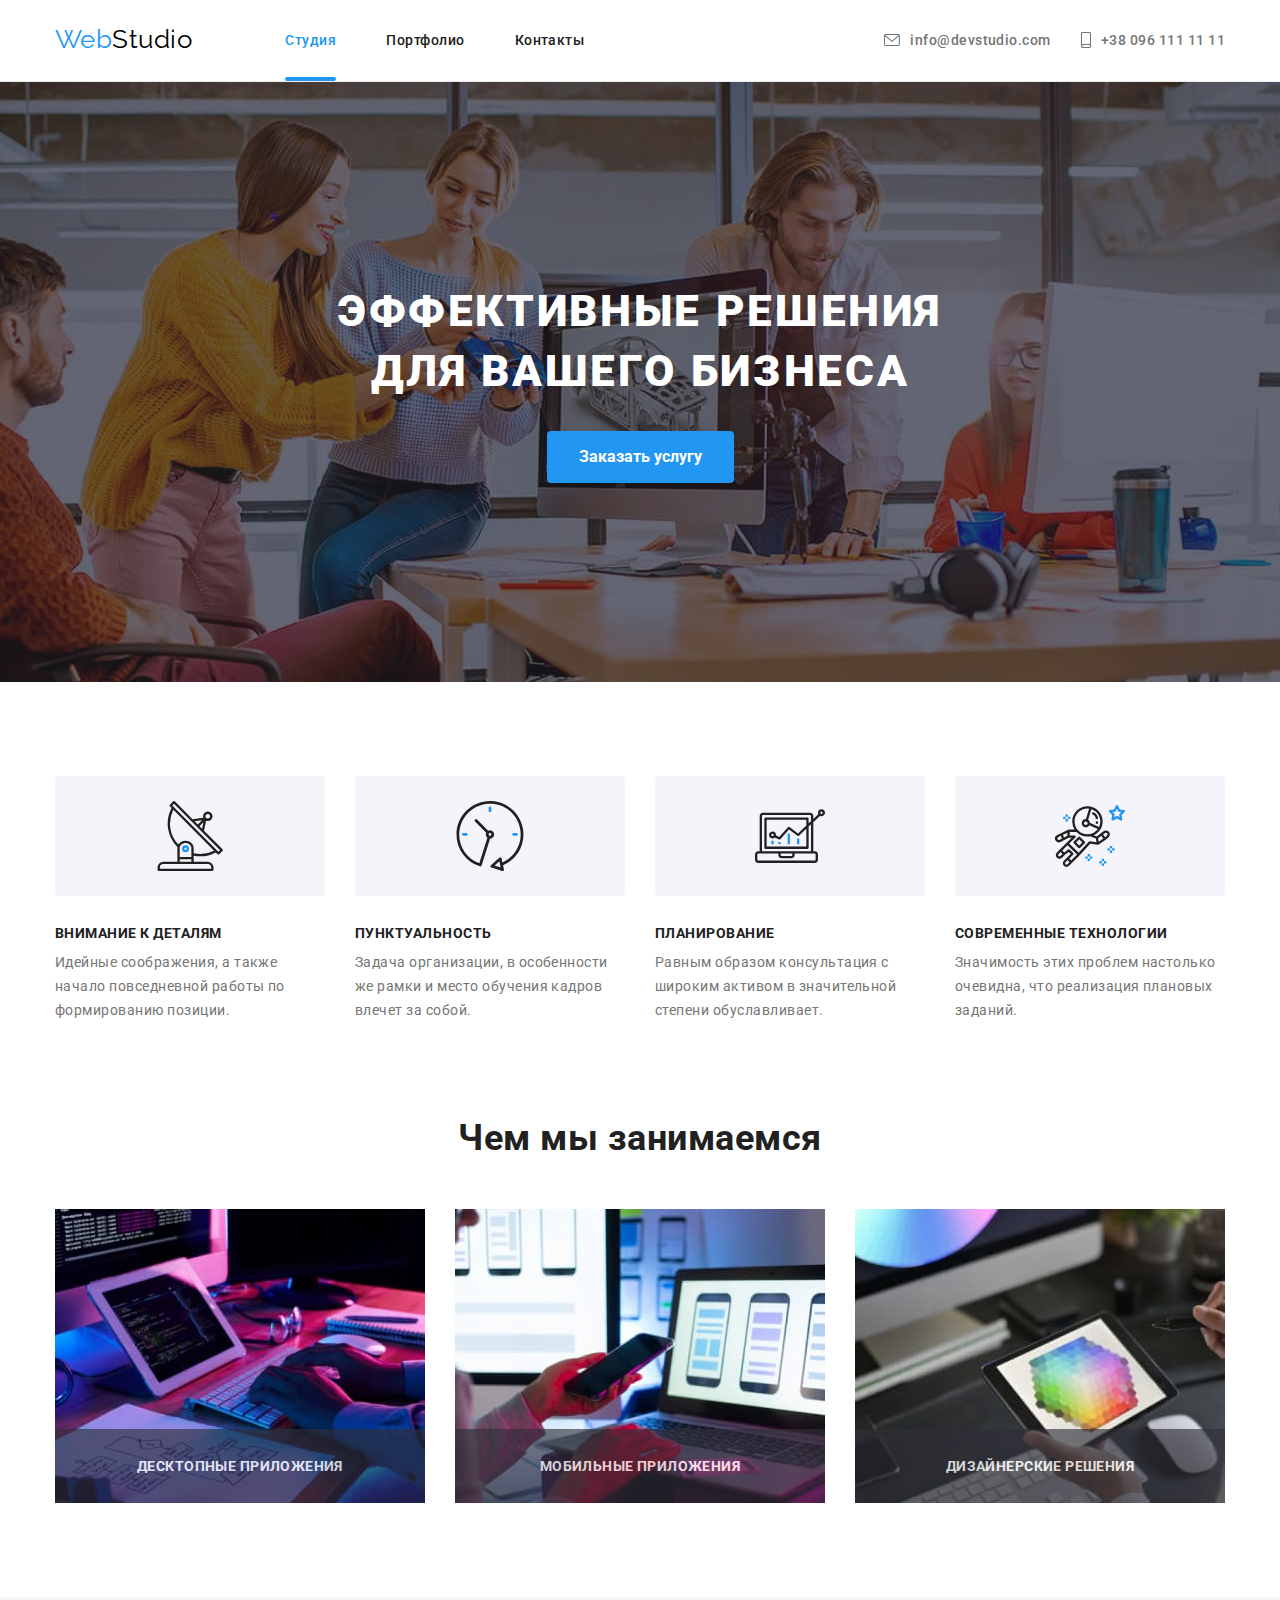
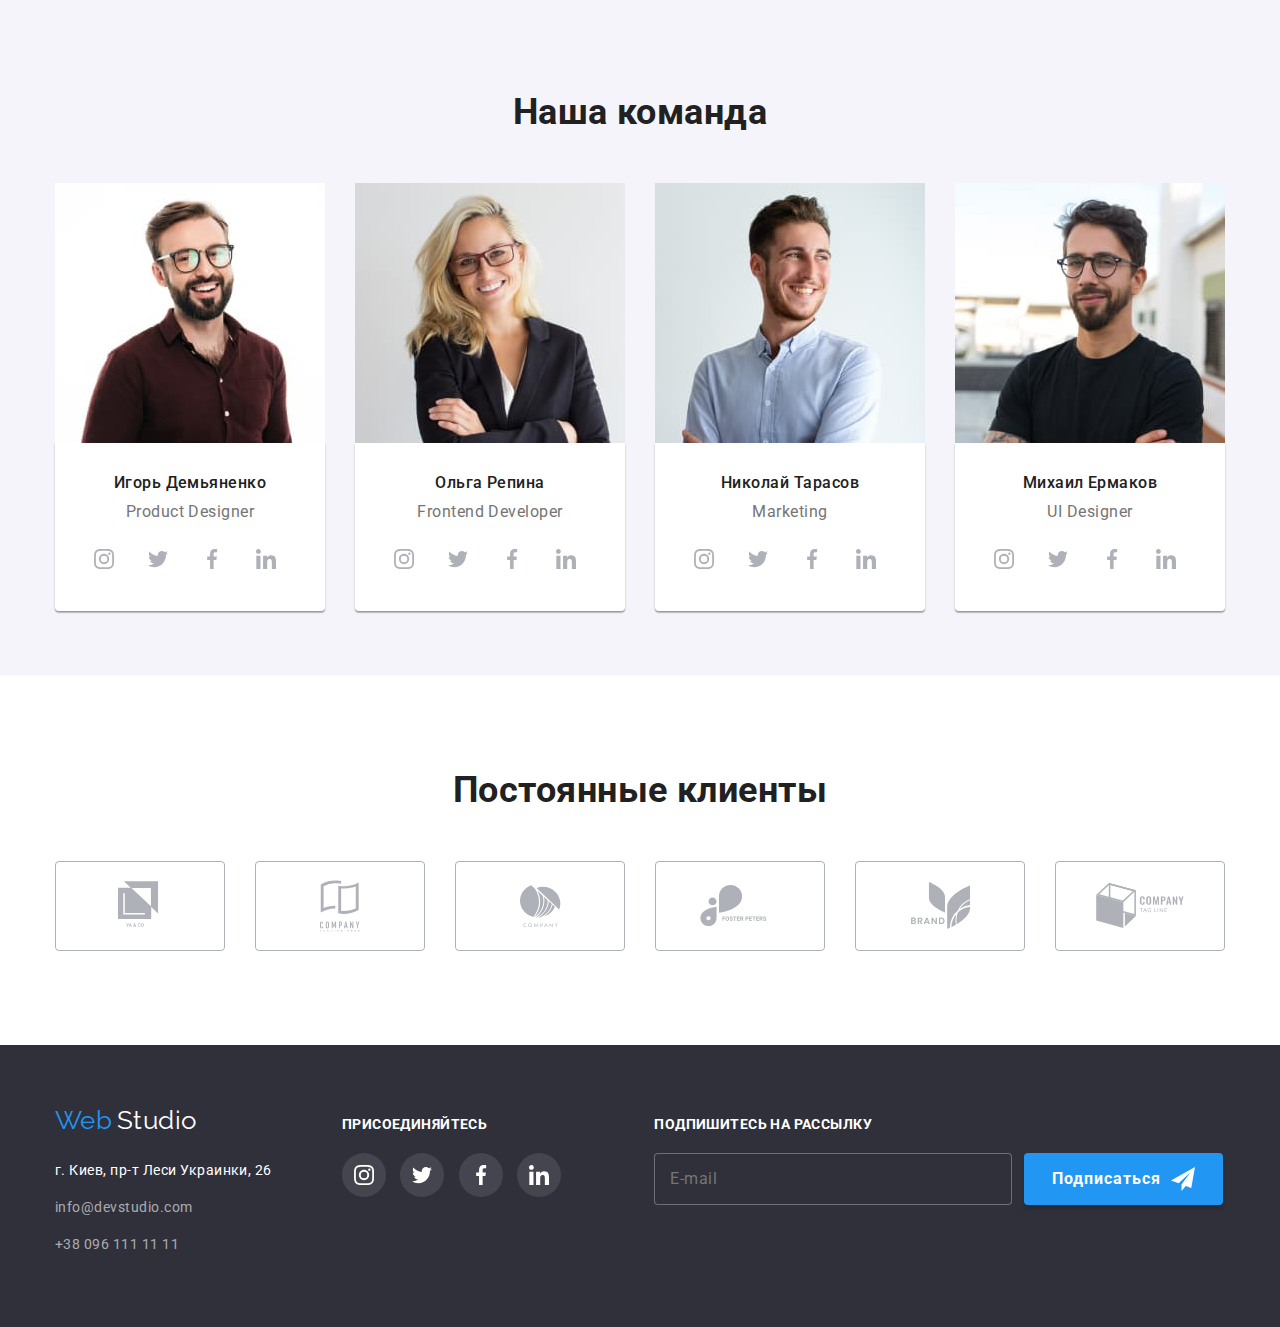
==== commit baf3ff16: "ДЗ 8" ====
--- a/index.html
+++ b/index.html
@@ -35,7 +35,7 @@
                 </nav>
                     <ul class="site-contact">
                         <li class="site__link-contact">
-                            <a class="site__contact" lang="en" href="mailto:info@devstudio.com">
+                            <a class="site__contact mail" lang="en" href="mailto:info@devstudio.com">
                                 <svg class="site__icon" width="16" height="12">
                                     <use href="./images/symbol-defs.svg#iconmail"></use>
                                 </svg>
@@ -43,7 +43,7 @@
                             </a>
                         </li>
                         <li class="site__link-contact">
-                            <a class="site__contact" href="tel:+380961111111">
+                            <a class="site__contact tell" href="tel:+380961111111">
                                 <svg class="site__icon" width="10" height="16">
                                     <use href="./images/symbol-defs.svg#iconsmartphone"></use>
                                 </svg>
--- a/css/styles.min.css
+++ b/css/styles.min.css
@@ -1,2 +1,2 @@
-:root{--dominant-tex-color: #757575;--title-color: #212121;--accent-color: #2196f3;--background-color: #ffffff;--logo-color: #000000;--color-white: #ffffff;--background-hero-color: #2f303a;--button-active-color: #188ce8;--box-backgroun-color: #f5f4fa;--contact-footer-color: rgba(255, 255, 255, 0.6);--contact-header-color: #757575;--background-footer-color: #2f303a;--color-client: #afb1b8}.visually-hidden{position:absolute !important;clip:rect(1px 1px 1px 1px);clip:rect(1px, 1px, 1px, 1px);padding:0 !important;border:0 !important;height:1px !important;width:1px !important;overflow:hidden}body{background-color:var(--background-color);font-family:Roboto, sans-serif;font-style:normal;font-weight:normal;color:var(--dominant-tex-color);line-height:1.2;letter-spacing:0.03em}a{text-decoration:none}li{list-style-type:none}h1,h2,h3,h4,h5,h6,p{margin:0}img{display:block;max-width:100%;height:auto}.container{margin-left:auto;margin-right:auto;width:100%;padding-left:15px;padding-right:15px}@media screen and (min-width: 480px){.container{max-width:480px}}@media screen and (min-width: 768px){.container{max-width:748px}}@media screen and (min-width: 1200px){.container{max-width:1200px}}.section{padding-top:94px;padding-bottom:94px}@media screen and (max-width: 1199.98px){.section{padding:60px 0 60px 0}}.backdrop{position:fixed;top:0;left:0;width:100%;height:100%;background-color:rgba(0,0,0,0.2);transition-duration:250ms;transition-timing-function:cubic-bezier(0.4, 0, 0.2, 1);opacity:1;overflow-y:scroll;visibility:visible;z-index:99999}.backdrop.is-hidden{opacity:0;pointer-events:none}.modal{position:fixed;top:50%;left:50%;transform:translate(-50%, -50%);width:100%;height:100%;padding:40px;overflow-y:scroll;background-color:var(--color-white)}@media screen and (min-width: 480px){.modal{width:450px;height:609px;overflow-y:visible}}@media screen and (min-width: 1200px){.modal{width:528px;height:581px;overflow-y:visible}}.modal__btn{position:absolute;top:0;right:0;margin-top:8px;margin-right:8px;height:30px;width:30px;border:none;outline:none;cursor:pointer;border-radius:50%;background-color:var(--color-white);border:1px solid rgba(0,0,0,0.1);transition-duration:250ms;transition-timing-function:cubic-bezier(0.4, 0, 0.2, 1)}.modal__icon{height:11px;width:11px}.modal__btn:hover,.modal__btn:focus{fill:var(--accent-color)}.modal__text{font-weight:700;font-size:20px;line-height:1.15;letter-spacing:0.03em;margin-bottom:12px;color:var(--title-color)}.modal__form{transition-duration:250ms;transition-timing-function:cubic-bezier(0.4, 0, 0.2, 1)}.modal__unit{flex-direction:column;margin-bottom:10px}.modal__label{font-size:12px;line-height:14px;letter-spacing:0.01em;color:var(--dominant-tex-color)}.modal__input{width:100%;height:40px;border:1px solid rgba(33,33,33,0.2);box-sizing:border-box;border-radius:4px;padding-left:42px;margin-top:4px;background:var(--color-white);cursor:pointer;outline:none;transition-property:border;transition-duration:250ms;transition-timing-function:cubic-bezier(0.4, 0, 0.2, 1)}.modal__input:focus,.modal__input:hover{border:1px solid var(--accent-color)}.modal__coment{width:100%;height:120px;margin-top:4px;padding-left:16px;padding-top:12px;padding-right:16px;padding-bottom:12px;border:1px solid rgba(33,33,33,0.2);box-sizing:border-box;border-radius:4px;background:var(--color-white);box-shadow:0px 1px 3px rgba(0,0,0,0.12),0px 1px 1px rgba(0,0,0,0.14),0px 2px 1px rgba(0,0,0,0.2);cursor:pointer;outline:none;resize:none}.modal__coment:focus,.modal__coment:hover{border:1px solid var(--accent-color)}.modal__block{position:relative}.modal__form-icon{position:absolute;left:12px;top:50%;transform:translateY(-50%);transition-property:fill;transition-duration:250ms;transition-timing-function:cubic-bezier(0.4, 0, 0.2, 1)}.modal__input:focus+.modal__form-icon{fill:var(--accent-color)}.modal__checkbox-icon{display:inline-block;width:16px;height:15px;border:2px solid black;border-radius:4px;margin-right:7px}.modal__checkbox:checked+.modal__checkbox-icon{background-color:var(--accent-color);background-image:url(../images/icon/icon-check.svg);background-size:contain;background-origin:border-box;border-color:var(--accent-color)}.modal__checkbox{position:absolute;width:1px;height:1px;margin:-1px;border:0;padding:0;clip:rect(0 0 0 0);overflow:hidden}.modal__policy{display:flex;align-items:center;font-size:12px;letter-spacing:0.03em;color:var(--contact-header-color);margin-top:20px;cursor:pointer}.modal__button{display:block;margin-right:auto;margin-left:auto;margin-top:30px;padding:10px 55px;font-size:16px;line-height:1.87;font-weight:700;letter-spacing:0.06em;background-color:var(--accent-color);color:var(--color-white);border:none;border-radius:4px;cursor:pointer;transition-property:background-color, color;transition-duration:250ms;transition-timing-function:cubic-bezier(0.4, 0, 0.2, 1)}.modal-button:hover,.modal-button:focus{background-color:var(--button-active-color)}.modal__link{margin-left:10px;line-height:1.71;letter-spacing:0.03em;text-decoration:underline;color:var(--accent-color);transition-property:color;transition-duration:250ms;transition-timing-function:cubic-bezier(0.4, 0, 0.2, 1)}.project__thumb::before{content:"";display:inline-block;position:absolute;top:0px;left:0px;width:100%;height:100%}.project__thumb{position:relative;overflow:hidden}.project__card:hover .project__thumb::before,.project__card:hover .project__overlay{transform:translateY(0)}.project__card:focus .project__thumb::before,.project__card:focus .project__overlay{transform:translateY(0)}.project__overlay{content:"";display:inline-block;position:absolute;top:0px;left:0px;width:100%;height:100%;background-color:rgba(33,150,243,0.9);font-family:Roboto;font-style:normal;font-weight:normal;font-size:18px;line-height:28px;letter-spacing:0.03em;color:var(--color-white);transition-property:transform, background-color;transform:translateY(101%);transition-duration:250ms;transition-timing-function:cubic-bezier(0.4, 0, 0.2, 1)}.project__text{position:absolute;top:0;left:0;width:100%;font-family:Roboto;font-size:18px;line-height:1.56;letter-spacing:0.03em;text-align:left;padding:63px 24px;color:var(--white-color)}.project__title{font-weight:bold;font-size:18px;line-height:2;color:var(--title-color);margin-bottom:4px}.project__subtitle{font-size:16px;line-height:2}.navigation__logo__web{color:var(--accent-color);font-family:Raleway, sans-serif;font-size:26px;line-height:1.2}.navigation__logo__studio{color:var(--logo-color);font-family:Raleway, sans-serif;font-size:26px;line-height:1.2}@media screen and (min-width: 768px){.navigation__logo{margin-right:88px;padding-top:24px;padding-bottom:25px;display:flex}}@media screen and (min-width: 1200px){.navigation__logo{margin-right:93px;padding-top:24px;padding-bottom:25px;display:flex}}.clients__link{display:flex;justify-content:center;align-items:center;height:90px;border:1px solid #afb1b8;border-radius:4px;fill:var(--color-client);transition-property:fill, border;transition-duration:250ms;transition-timing-function:cubic-bezier(0.4, 0, 0.2, 1)}.clients{margin:0px}@media screen and (max-width: 767.98px){.clients{margin-top:-30px;margin-left:-30px;padding:0px}}@media screen and (max-width: 1199.98px){.clients{display:flex;flex-wrap:wrap;padding:0px}}@media screen and (min-width: 1200px){.clients{display:flex;justify-content:center;padding:0px}}@media screen and (max-width: 767.98px){.clients__item{flex-basis:calc(100% / 2 - 30px);margin-left:30px;margin-top:30px}}@media screen and (min-width: 768px){.clients__item{flex-basis:calc(100% / 3 - 30px);margin-top:30px;margin-left:30px}}@media screen and (min-width: 1200px){.clients__item{margin:0px}}@media screen and (min-width: 1200px){.clients__item:not(:last-child){margin-right:30px}}.clients__link:focus,.clients__link:hover{border:1px solid var(--accent-color);fill:var(--accent-color)}.page-footer{background-color:var(--background-footer-color);padding-top:60px;padding-bottom:60px}@media screen and (min-width: 768px) and (max-width: 1199.98px){.footer{display:flex;justify-content:center;flex-wrap:wrap}}@media screen and (min-width: 1200px){.footer{display:flex;align-items:baseline}}@media screen and (max-width: 767.98px){.footer{text-align:center}}.footer__web{color:var(--accent-color);font-family:Raleway, sans-serif;font-size:26px;line-height:1.2}.footer__studio{color:var(--color-white);font-family:Raleway, sans-serif;font-size:26px;line-height:1.2}@media screen and (min-width: 768px) and (max-width: 1199.98px){.footer__list{margin-right:165px;margin-bottom:60px;text-align:center}}@media screen and (min-width: 1200px){.footer__list{margin-right:70px}}.footer__address{font-size:14px;line-height:2;color:var(--color-white);font-style:normal;padding-left:0px;margin-bottom:9px;transition-property:color;transition-duration:250ms;transition-timing-function:cubic-bezier(0.4, 0, 0.2, 1)}.footer__find{padding:0px;margin-top:20px;margin-bottom:0px}.footer__contact{font-size:14px;line-height:1.7;color:var(--contact-footer-color);font-style:normal;transition-property:color;transition-duration:250ms;transition-timing-function:cubic-bezier(0.4, 0, 0.2, 1)}.footer__address:hover,.footer__address:focus,.footer__contact:hover,.footer__contact:focus{color:var(--accent-color)}.footer__social-icons{padding:0%;margin:0px}.footer__social-title{font-family:Roboto;font-style:normal;font-weight:bold;font-size:14px;letter-spacing:0.03em;text-transform:uppercase;color:var(--background-color);margin-bottom:20px}@media screen and (min-width: 768px){.footer__social-title{margin-top:0px;text-align:center}}@media screen and (min-width: 1200px){.footer__social-title{display:flex}}.footer__social{margin-bottom:60px}@media screen and (min-width: 1200px){.footer__social{margin-right:93px}}.footer__icons{display:inline-block;justify-content:center;align-items:center}.footer__icons:not(:last-child){margin-right:10px}.footer__social-link{display:flex;justify-content:center;align-items:center;width:44px;height:44px;border-radius:50%;background-color:rgba(255,255,255,0.1);transition-property:background-color, fill;transition-duration:250ms;transition-timing-function:cubic-bezier(0.4, 0, 0.2, 1)}.footer__icon{fill:var(--background-color)}.footer__social-link:hover,.footer__social-link:focus{background-color:var(--accent-color)}@media screen and (min-width: 480px) and (max-width: 1199.98px){.footer__form{display:inline-block;text-align:center}}@media screen and (min-width: 1200px){.footer__form{display:flex}}.footer__form-input{border:1px solid rgba(255,255,255,0.3);color:rgba(255,255,255,0.6);background-color:var(--background-footer-color);border-radius:4px;padding:15px;line-height:1.25;letter-spacing:0.03em}@media screen and (min-width: 480px) and (max-width: 1199px){.footer__form-input{width:450px;height:50px}}@media screen and (min-width: 1200px){.footer__form-input{margin-right:12px;width:358px}}.footer__button{display:flex;align-items:center;text-align:center;letter-spacing:0.06em;color:var(--color-white);padding:10px 28px 10px 28px;font-weight:700;font-size:16px;line-height:30px;background-color:var(--accent-color);box-shadow:0px 4px 4px rgba(0,0,0,0.15);border-radius:4px;cursor:pointer;border:none;transition-property:background-color, color;transition-duration:250ms;transition-timing-function:cubic-bezier(0.4, 0, 0.2, 1)}@media screen and (max-width: 1199px){.footer__button{margin-top:20px;margin-left:auto;margin-right:auto}}.footer-button:hover,.footer-button:focus{background-color:var(--button-active-color)}.footer__form-icon{margin-left:10px;fill:var(--color-white)}.hero-content__button{display:inline-block;padding:10px 32px;color:var(--color-white);font-family:inherit;background-color:var(--accent-color);font-weight:bold;font-size:16px;line-height:2;cursor:pointer;border-radius:4px;border:none;transition-property:color, background-color;transition-duration:250ms;transition-timing-function:cubic-bezier(0.4, 0, 0.2, 1)}.button-hero:hover,.button-hero:focus{background-color:var(--button-active-color)}.hero{background-color:var(--background-hero-color);text-align:center;display:flex;align-items:center}.overlay{max-width:1600px;margin-left:auto;margin-right:auto;background-image:linear-gradient(to right, rgba(47,48,58,0.4), rgba(47,48,58,0.4)),url("../images/hero/hero.mobile.jpg");background-repeat:no-repeat;background-position:center;background-size:cover}@media screen and (min-width: 480px){.overlay{height:400px;padding-top:118px;padding-bottom:118px}}@media screen and (min-width: 768px){.overlay{height:400px;padding-top:118px;padding-bottom:118px}}@media screen and (min-width: 1200px){.overlay{height:600px;padding-top:200px;padding-bottom:200px}}@media (min-device-pixel-ratio: 2), (min-resolution: 192dpi), (min-resolution: 2dppx){.overlay{background-image:linear-gradient(to right, rgba(47,48,58,0.4), rgba(47,48,58,0.4)),url("../images/hero/hero.mobile@2x.jpg")}}@media screen and (min-width: 768px){.overlay{background-image:linear-gradient(to right, rgba(47,48,58,0.4), rgba(47,48,58,0.4)),url("../images/hero/hero.tablet.jpg")}}@media screen and (min-width: 768px) and (min-device-pixel-ratio: 2), screen and (min-width: 768px) and (min-resolution: 192dpi), screen and (min-width: 768px) and (min-resolution: 2dppx){.overlay{background-image:linear-gradient(to right, rgba(47,48,58,0.4), rgba(47,48,58,0.4)),url("../images/hero/hero.tablet@2x.jpg")}}@media screen and (min-width: 1200px){.overlay{background-image:linear-gradient(to right, rgba(47,48,58,0.4), rgba(47,48,58,0.4)),url("../images/hero/hero.desktop.jpg")}}@media screen and (min-width: 1200px) and (min-device-pixel-ratio: 2), screen and (min-width: 1200px) and (min-resolution: 192dpi), screen and (min-width: 1200px) and (min-resolution: 2dppx){.overlay{background-image:linear-gradient(to right, rgba(47,48,58,0.4), rgba(47,48,58,0.4)),url("../images/hero/hero.desktop@2x.jpg")}}.hero .container{display:flex;align-items:center;justify-content:center}@media screen and (min-width: 480px){.hero-content{max-width:360px}}@media screen and (min-width: 768px){.hero-content{max-width:360px}}@media screen and (min-width: 1200px){.hero-content{max-width:696px}}.hero-content__title{margin-top:0;margin-bottom:30px;color:var(--color-white);font-weight:900;line-height:1.4;letter-spacing:0.06em;text-transform:uppercase}@media screen and (max-width: 767.98px){.hero-content__title{font-size:26px;line-height:42px}}@media screen and (min-width: 768px){.hero-content__title{font-size:26px;line-height:42px}}@media screen and (min-width: 1200px){.hero-content__title{font-size:44px;line-height:60px}}.title{font-weight:bold;line-height:1.2;color:var(--title-color);text-align:center;margin-top:0px}@media screen and (max-width: 767.98px){.title{font-size:28px;line-height:33px}}@media screen and (min-width: 768px){.title{font-size:28px;line-height:33px}}@media screen and (max-width: 1199.98px){.title{margin-bottom:30px}}@media screen and (min-width: 1200px){.title{font-size:36px;line-height:42px;margin-bottom:50px}}.site-nav__link{position:relative;display:block;color:var(--title-color);font-weight:500;font-size:14px;line-height:1.2;padding-top:32px;padding-bottom:32px;transition-property:color;transition-duration:250ms;transition-timing-function:cubic-bezier(0.4, 0, 0.2, 1)}.site-nav__link.curent{color:var(--accent-color)}.link.curent::after{content:"";position:absolute;left:0;bottom:0px;display:inline-block;width:100%;height:4px;background-color:var(--accent-color);border-radius:2px}.item:hover,.item:focus,.link:hover,.link:focus{color:var(--accent-color)}.item{color:var(--contact-header-color);font-weight:500;font-size:14px;line-height:1.2;margin:0;padding-top:32px;padding-bottom:32px}.page-header{border-bottom:1px solid #ececec}@media screen and (max-width: 767.98px){.page-header .container{padding:15px;margin:0px}}@media screen and (min-width: 768px){.page-header .container{display:flex;justify-content:space-between}}@media screen and (min-width: 1200px){.page-header .container{display:flex}}@media screen and (min-width: 768px){.navigation{display:flex;justify-content:space-between}}@media screen and (min-width: 1200px){.navigation{display:flex;align-items:center;margin-right:auto}}@media screen and (max-width: 767.98px){.site{display:none}}@media screen and (min-width: 768px){.site{display:flex;padding-left:0px;margin:0px}}@media screen and (max-width: 767.98px){.site-contact{display:none}}@media screen and (min-width: 768px){.site-contact{padding-top:21px;padding-bottom:21px;margin:0px}}@media screen and (min-width: 1200px){.site-contact{display:flex;padding-left:0px;margin:0px}}@media screen and (min-width: 768px){.site__link:not(:last-child){margin-right:50px}}@media screen and (min-width: 1200px){.site__link:not(:last-child){margin-right:50px}}@media screen and (min-width: 768px){.com-nav{display:flex;padding-left:0px;justify-content:flex;margin-top:32px;margin-bottom:32px}}.site-item:not(:last-child){margin-right:50px}@media screen and (min-width: 768px){.site__link-contact:not(:last-child){margin-bottom:10px}}@media screen and (min-width: 1200px){.site__link-contact:not(:last-child){margin-right:30px;margin-bottom:0px}}.site__link-contact:focus{color:#2196f3}.contact-list{display:flex;margin-left:auto}.site__contact{font-family:inherit;font-weight:500;color:var(--secondary-text-color);text-decoration:none;cursor:pointer;transition-property:fill, color;transition-duration:250ms;transition-timing-function:cubic-bezier(0.4, 0, 0.2, 1)}@media screen and (min-width: 768px){.site__contact{display:flex;align-items:center;font-size:12px;line-height:14px}}@media screen and (min-width: 1200px){.site__contact{display:flex;justify-content:center;align-items:center;padding-top:32px;padding-bottom:32px;font-size:14px;line-height:16px}}.site__icon{margin-right:10px;fill:currentColor}.site__link:hover,.site__link:focus{color:var(--button-active-color)}.filter{display:flex;justify-content:center;margin:0px}@media screen and (max-width: 767.98px){.filter{margin-bottom:40px}}@media screen and (max-width: 1199.98px){.filter{margin-bottom:30px}}@media screen and (min-width: 1199.98px){.filter{margin-bottom:50px}}@media screen and (max-width: 767.98px){.filter{flex-wrap:wrap;justify-content:flex-start;padding:0px}}.filter__item{height:44px;list-style:none;border:none}.filter__item:not(:last-child){margin-right:8px}@media screen and (max-width: 767.98px){.filter__item:not(:last-child){margin-bottom:21px}}.filter__item .filter__button.curent{background-color:var(--accent-color);color:var(--color-white)}.filter__button{display:inline-block;padding:6px 22px;min-width:73px;border-radius:4px;color:var(--title-color);font-family:inherit;background-color:var(--box-backgroun-color);font-weight:bold;font-size:16px;line-height:2;cursor:pointer;text-align:center;border:none;transition-property:background-color, color, box-shadow;transition-duration:250ms;transition-timing-function:cubic-bezier(0.4, 0, 0.2, 1)}.filter__button:hover,.filter__button:focus{color:var(--color-white);background-color:var(--accent-color);box-shadow:0px 3px 1px rgba(0,0,0,0.1),0px 1px 2px rgba(0,0,0,0.08),0px 2px 2px rgba(0,0,0,0.12)}.project{display:flex;flex-wrap:wrap;padding:0px;margin:0px;margin-left:-30px;margin-top:-30px}.project__item{margin-left:30px;margin-top:30px}@media screen and (max-width: 767.98px){.project__item{width:100%;max-width:450px}}@media screen and (min-width: 768px) and (max-width: 1199.98px){.project__item{flex-basis:calc(100% / 2 - 30px);max-width:354px;height:440px}}.project__card{color:var(--contact-header-color);display:block;text-decoration:none}.project__card:hover,.project__card:focus{box-shadow:0px 1px 1px rgba(0,0,0,0.12),0px 4px 4px rgba(0,0,0,0.06),1px 4px 6px rgba(0,0,0,0.16)}.project__box{border-bottom:1px solid #eeeeee;border-right:1px solid #eeeeee;border-left:1px solid #eeeeee;padding-top:20px;padding-right:24px;padding-bottom:20px;padding-left:24px}.value{padding:0px;margin:0px}@media screen and (min-width: 768px){.value{display:flex;flex-wrap:wrap;margin-right:-30px;margin-bottom:-30px}}@media screen and (min-width: 1200px){.value{display:flex}}@media screen and (min-width: 768px){.value__item{width:calc((100% - 2 * 30px) / 2);margin-right:30px;margin-bottom:30px}}@media screen and (min-width: 1200px){.value__item{flex-basis:calc(100% / 4 - 30px)}}@media screen and (min-width: 1200px){.value__item:not(:last-child){margin-right:30px}}.value__title{display:flex;height:120px;background:#f5f4fa;border-radius:4px;margin-bottom:30px;justify-content:center;align-items:center;background-color:var(--box-backgroun-color)}.value__subtitle{font-weight:bold;font-size:14px;line-height:1.1;color:var(--title-color);text-transform:uppercase;margin-bottom:10px}@media screen and (max-width: 767.98px){.value__subtitle{text-align:center}}.value__text{font-size:14px;line-height:1.7}@media screen and (max-width: 767.98px){.value__text{margin-bottom:30px}}.section-title{padding-top:0px}@media screen and (max-width: 1199px){.section-title{display:none}}.work{padding:0px;margin:0px}.work__item{position:relative;flex-basis:calc((100% - 3 * 30px) / 3);margin-left:30px;margin-top:50px}.work__title{position:absolute;width:100%;height:25%;top:75%;background-color:rgba(47,48,58,0.8);opacity:0.8;display:flex;align-items:center;justify-content:center}.work__text{font-weight:700;font-size:14px;line-height:16px;letter-spacing:0.03em;text-transform:uppercase;color:var(--color-white)}.grid{display:flex;flex-wrap:wrap;margin-left:-30px;margin-top:-50px}.team{padding:0px;margin:0px}@media screen and (min-width: 768px){.team{display:flex;flex-wrap:wrap;justify-content:center;margin-right:-30px;margin-bottom:-30px}}@media screen and (min-width: 1200px){.team{display:flex;flex-wrap:wrap;justify-content:center;margin-right:0px}}@media screen and (min-width: 768px) and (max-width: 1199.98px){.team__list{flex-basis:calc((100% - 3 * 30px) / 2);margin-right:30px;margin-bottom:30px}}@media screen and (max-width: 767.98px){.team__list:not(:last-child){margin-bottom:30px}}@media screen and (min-width: 1200px){.team__list:not(:last-child){margin-right:30px}}.team__signature{padding-top:30px;padding-left:24px;padding-bottom:30px;padding-right:24px;text-align:center;background:var(--color-white);box-shadow:0px 1px 3px rgba(0,0,0,0.12),0px 1px 1px rgba(0,0,0,0.14),0px 2px 1px rgba(0,0,0,0.2);border-radius:0px 0px 4px 4px}.team__title{font-weight:500;font-size:16px;line-height:1.2;color:var(--title-color)}.team__responsibilities{font-size:16px;line-height:1.2;margin-top:10px}.box{background-color:var(--box-backgroun-color)}.box .section{padding-top:94px;padding-bottom:94px}@media screen and (max-width: 1199.98px){.box .section{padding:60px 0 60px 0}}.team__social{display:flex;padding-left:0px;justify-content:center;align-items:center;margin-top:16px}.team__icon{display:flex;height:44px;width:44px;justify-content:center;align-items:center;border-radius:50%;fill:var(--color-client);transition-property:background-color, fill;transition-duration:250ms;transition-timing-function:cubic-bezier(0.4, 0, 0.2, 1)}.team__icon:not(first-child){margin-right:10px}.team__icon:hover,.team__icon:focus{background-color:var(--accent-color);fill:var(--background-color)}@media screen and (max-width: 767.98px){.menu__button{position:absolute;right:15px;top:10px;z-index:106}}@media screen and (min-width: 768px){.menu__button{display:none}}@media screen and (max-width: 767.98px){.menu__btn{top:0px;background-color:rgba(255,255,255,0.02);border:none;transition-duration:250ms;transition-timing-function:cubic-bezier(0.4, 0, 0.2, 1);fill:#212121}}@media screen and (max-width: 767.98px){.menu__btn:focus,.menu__btn:hover{fill:#2196f3;transition-duration:250ms}}@media screen and (max-width: 767.98px){.icon-close{display:none}}.is-open .icon-close{display:block}.is-open .icon-open{display:none}@media screen and (max-width: 767.98px){.mobile-menu{position:fixed;left:0;top:100%;width:100vw;height:100vh;padding:28px 63px 28px 20px;background-color:#fff;box-shadow:0px 4px 8px rgba(0,0,0,0.04),0px 2px 4px rgba(0,0,0,0.08),0px 1px 3px rgba(0,0,0,0.16);transition-duration:250ms;transition-timing-function:cubic-bezier(0.55, 0.055, 0.675, 0.19);z-index:105;display:flex;flex-direction:column;justify-content:space-between;overflow-y:scroll}}@media screen and (max-width: 767.98px){.mobile-menu.is-open{top:0%}}@media screen and (max-width: 767.98px){.mobile-menu.is-open{top:0%}}@media screen and (min-width: 768px){.mobile-menu{display:none}}@media screen and (min-width: 1200px){.mobile-menu{display:none}}@media screen and (max-width: 767.98px){.mobile-menu__item:not(:last-child){margin-bottom:32px}}@media screen and (max-width: 767.98px){.mobile-menu__item .current{color:#2196f3}}@media screen and (max-width: 479.98px){.mobile-menu__link{font-weight:500;font-size:20px;line-height:1.18;letter-spacing:0.02em;color:#212121}}@media screen and (min-width: 480px) and (max-width: 767.98px){.mobile-menu__link{font-weight:500;font-size:40px;line-height:1.18;letter-spacing:0.02em;color:#212121}}@media screen and (max-width: 767.98px){.mobile-social{left:auto;bottom:0}}@media screen and (max-width: 767.98px){.connection-menu{margin-bottom:64px}}@media screen and (max-width: 767.98px){.connection-menu__item:not(:last-child){margin-bottom:32px}}@media screen and (max-width: 479.98px){.connection-menu__tel{font-weight:500;font-size:20px;line-height:1.18;color:#2196f3}}@media screen and (min-width: 480px) and (max-width: 767.98px){.connection-menu__tel{font-weight:500;font-size:34px;line-height:1.18;color:#2196f3}}@media screen and (max-width: 479px){.connection-menu__mail{font-weight:500;font-size:14px;line-height:1.17x;color:#757575}}@media screen and (max-width: 767.98px){.connection-menu__mail{font-weight:500;font-size:24px;line-height:1.17x;color:#757575}}@media screen and (max-width: 767.98px){.social-menu{display:flex;padding-bottom:40px;flex-wrap:wrap}}@media screen and (max-width: 767px){.social-menu__item:not(:last-child){padding-right:10px;border-right:1px solid rgba(33,33,33,0.2);margin-right:10px}}@media screen and (max-width: 479px){.social-menu__link{font-weight:500;font-size:18px;line-height:1.22;color:#2196f3}}@media screen and (min-width: 480px){.social-menu__link{font-weight:500;font-size:18px;line-height:1.22;color:#2196f3}}
+:root{--dominant-tex-color: #757575;--title-color: #212121;--accent-color: #2196f3;--background-color: #ffffff;--logo-color: #000000;--color-white: #ffffff;--background-hero-color: #2f303a;--button-active-color: #188ce8;--box-backgroun-color: #f5f4fa;--contact-footer-color: rgba(255, 255, 255, 0.6);--contact-header-color: #757575;--background-footer-color: #2f303a;--color-client: #afb1b8}.visually-hidden{position:absolute !important;clip:rect(1px 1px 1px 1px);clip:rect(1px, 1px, 1px, 1px);padding:0 !important;border:0 !important;height:1px !important;width:1px !important;overflow:hidden}body{background-color:var(--background-color);font-family:Roboto, sans-serif;font-style:normal;font-weight:normal;color:var(--dominant-tex-color);line-height:1.2;letter-spacing:0.03em}a{text-decoration:none}li{list-style-type:none}h1,h2,h3,h4,h5,h6,p{margin:0}img{display:block;max-width:100%;height:auto}.container{margin-left:auto;margin-right:auto;width:100%;padding-left:15px;padding-right:15px}@media screen and (min-width: 480px){.container{max-width:480px}}@media screen and (min-width: 768px){.container{max-width:748px}}@media screen and (min-width: 1200px){.container{max-width:1200px}}.section{padding-top:94px;padding-bottom:94px}@media screen and (max-width: 1199.98px){.section{padding:60px 0 60px 0}}.backdrop{position:fixed;top:0;left:0;width:100%;height:100%;background-color:rgba(0,0,0,0.2);transition-duration:250ms;transition-timing-function:cubic-bezier(0.4, 0, 0.2, 1);opacity:1;overflow-y:scroll;visibility:visible;z-index:99999}.backdrop.is-hidden{opacity:0;pointer-events:none}.modal{position:fixed;top:50%;left:50%;transform:translate(-50%, -50%);width:100%;height:100%;padding:40px;overflow-y:scroll;background-color:var(--color-white)}@media screen and (min-width: 480px){.modal{width:450px;height:609px;overflow-y:visible}}@media screen and (min-width: 1200px){.modal{width:528px;height:581px;overflow-y:visible}}.modal__btn{position:absolute;top:0;right:0;margin-top:8px;margin-right:8px;height:30px;width:30px;border:none;outline:none;cursor:pointer;border-radius:50%;background-color:var(--color-white);border:1px solid rgba(0,0,0,0.1);transition-duration:250ms;transition-timing-function:cubic-bezier(0.4, 0, 0.2, 1)}.modal__icon{height:11px;width:11px}.modal__btn:hover,.modal__btn:focus{fill:var(--accent-color)}.modal__text{font-weight:700;font-size:20px;line-height:1.15;letter-spacing:0.03em;margin-bottom:12px;color:var(--title-color)}.modal__form{transition-duration:250ms;transition-timing-function:cubic-bezier(0.4, 0, 0.2, 1)}.modal__unit{flex-direction:column;margin-bottom:10px}.modal__label{font-size:12px;line-height:14px;letter-spacing:0.01em;color:var(--dominant-tex-color)}.modal__input{width:100%;height:40px;border:1px solid rgba(33,33,33,0.2);box-sizing:border-box;border-radius:4px;padding-left:42px;margin-top:4px;background:var(--color-white);cursor:pointer;outline:none;transition-property:border;transition-duration:250ms;transition-timing-function:cubic-bezier(0.4, 0, 0.2, 1)}.modal__input:focus,.modal__input:hover{border:1px solid var(--accent-color)}.modal__coment{width:100%;height:120px;margin-top:4px;padding-left:16px;padding-top:12px;padding-right:16px;padding-bottom:12px;border:1px solid rgba(33,33,33,0.2);box-sizing:border-box;border-radius:4px;background:var(--color-white);box-shadow:0px 1px 3px rgba(0,0,0,0.12),0px 1px 1px rgba(0,0,0,0.14),0px 2px 1px rgba(0,0,0,0.2);cursor:pointer;outline:none;resize:none}.modal__coment:focus,.modal__coment:hover{border:1px solid var(--accent-color)}.modal__block{position:relative}.modal__form-icon{position:absolute;left:12px;top:50%;transform:translateY(-50%);transition-property:fill;transition-duration:250ms;transition-timing-function:cubic-bezier(0.4, 0, 0.2, 1)}.modal__input:focus+.modal__form-icon{fill:var(--accent-color)}.modal__checkbox-icon{display:inline-block;width:16px;height:15px;border:2px solid black;border-radius:4px;margin-right:7px}.modal__checkbox:checked+.modal__checkbox-icon{background-color:var(--accent-color);background-image:url(../images/icon/icon-check.svg);background-size:contain;background-origin:border-box;border-color:var(--accent-color)}.modal__checkbox{position:absolute;width:1px;height:1px;margin:-1px;border:0;padding:0;clip:rect(0 0 0 0);overflow:hidden}.modal__policy{display:flex;align-items:center;font-size:12px;letter-spacing:0.03em;color:var(--contact-header-color);margin-top:20px;cursor:pointer}.modal__button{display:block;margin-right:auto;margin-left:auto;margin-top:30px;padding:10px 55px;font-size:16px;line-height:1.87;font-weight:700;letter-spacing:0.06em;background-color:var(--accent-color);color:var(--color-white);border:none;border-radius:4px;cursor:pointer;transition-property:background-color, color;transition-duration:250ms;transition-timing-function:cubic-bezier(0.4, 0, 0.2, 1)}.modal-button:hover,.modal-button:focus{background-color:var(--button-active-color)}.modal__link{margin-left:10px;line-height:1.71;letter-spacing:0.03em;text-decoration:underline;color:var(--accent-color);transition-property:color;transition-duration:250ms;transition-timing-function:cubic-bezier(0.4, 0, 0.2, 1)}.project__thumb::before{content:"";display:inline-block;position:absolute;top:0px;left:0px;width:100%;height:100%}.project__thumb{position:relative;overflow:hidden}.project__card:hover .project__thumb::before,.project__card:hover .project__overlay{transform:translateY(0)}.project__card:focus .project__thumb::before,.project__card:focus .project__overlay{transform:translateY(0)}.project__overlay{content:"";display:inline-block;position:absolute;top:0px;left:0px;width:100%;height:100%;background-color:rgba(33,150,243,0.9);font-family:Roboto;font-style:normal;font-weight:normal;font-size:18px;line-height:28px;letter-spacing:0.03em;color:var(--color-white);transition-property:transform, background-color;transform:translateY(101%);transition-duration:250ms;transition-timing-function:cubic-bezier(0.4, 0, 0.2, 1)}.project__text{position:absolute;top:0;left:0;width:100%;font-family:Roboto;font-size:18px;line-height:1.56;letter-spacing:0.03em;text-align:left;padding:63px 24px;color:var(--white-color)}.project__title{font-weight:bold;font-size:18px;line-height:2;color:var(--title-color);margin-bottom:4px;font-family:Roboto;font-style:normal;font-weight:bold;font-size:18px;line-height:36px}.project__subtitle{font-size:16px;line-height:2}.navigation__logo__web{color:var(--accent-color);font-family:Raleway, sans-serif;font-size:26px;line-height:1.2}.navigation__logo__studio{color:var(--logo-color);font-family:Raleway, sans-serif;font-size:26px;line-height:1.2}@media screen and (min-width: 768px){.navigation__logo{margin-right:88px;padding-top:24px;padding-bottom:25px;display:flex}}@media screen and (min-width: 1200px){.navigation__logo{margin-right:93px;padding-top:24px;padding-bottom:25px;display:flex}}.clients__link{display:flex;justify-content:center;align-items:center;height:90px;border:1px solid #afb1b8;border-radius:4px;fill:var(--color-client);transition-property:fill, border;transition-duration:250ms;transition-timing-function:cubic-bezier(0.4, 0, 0.2, 1)}.clients{margin:0px}@media screen and (max-width: 767.98px){.clients{margin-top:-30px;margin-left:-30px;padding:0px}}@media screen and (max-width: 1199.98px){.clients{display:flex;flex-wrap:wrap;padding:0px}}@media screen and (min-width: 1200px){.clients{display:flex;justify-content:center;padding:0px}}@media screen and (max-width: 767.98px){.clients__item{flex-basis:calc(100% / 2 - 30px);margin-left:30px;margin-top:30px}}@media screen and (min-width: 768px){.clients__item{flex-basis:calc(100% / 3 - 30px);margin-top:30px;margin-left:30px}}@media screen and (min-width: 1200px){.clients__item{margin:0px}}@media screen and (min-width: 1200px){.clients__item:not(:last-child){margin-right:30px}}.clients__link:focus,.clients__link:hover{border:1px solid var(--accent-color);fill:var(--accent-color)}.page-footer{background-color:var(--background-footer-color);padding-top:60px;padding-bottom:60px}@media screen and (min-width: 768px) and (max-width: 1199.98px){.footer{display:flex;justify-content:center;flex-wrap:wrap}}@media screen and (min-width: 1200px){.footer{display:flex;align-items:baseline}}@media screen and (max-width: 767.98px){.footer{text-align:center}}.footer__web{color:var(--accent-color);font-family:Raleway, sans-serif;font-size:26px;line-height:1.2}.footer__studio{color:var(--color-white);font-family:Raleway, sans-serif;font-size:26px;line-height:1.2}@media screen and (min-width: 768px) and (max-width: 1199.98px){.footer__list{margin-right:165px;margin-bottom:60px;text-align:center}}@media screen and (min-width: 1200px){.footer__list{margin-right:70px}}.footer__address{font-size:14px;line-height:2;color:var(--color-white);font-style:normal;padding-left:0px;margin-bottom:9px;transition-property:color;transition-duration:250ms;transition-timing-function:cubic-bezier(0.4, 0, 0.2, 1)}.footer__find{padding:0px;margin-top:20px;margin-bottom:0px}.footer__contact{font-size:14px;line-height:1.7;color:var(--contact-footer-color);font-style:normal;transition-property:color;transition-duration:250ms;transition-timing-function:cubic-bezier(0.4, 0, 0.2, 1)}.footer__address:hover,.footer__address:focus,.footer__contact:hover,.footer__contact:focus{color:var(--accent-color)}.footer__social-icons{padding:0%;margin:0px}.footer__social-title{font-family:Roboto;font-style:normal;font-weight:bold;font-size:14px;letter-spacing:0.03em;text-transform:uppercase;color:var(--background-color);margin-bottom:20px}@media screen and (min-width: 768px){.footer__social-title{margin-top:0px;text-align:center}}@media screen and (min-width: 1200px){.footer__social-title{display:flex}}.footer__social{margin-bottom:60px}@media screen and (min-width: 1200px){.footer__social{margin-right:93px}}.footer__icons{display:inline-block;justify-content:center;align-items:center}.footer__icons:not(:last-child){margin-right:10px}.footer__social-link{display:flex;justify-content:center;align-items:center;width:44px;height:44px;border-radius:50%;background-color:rgba(255,255,255,0.1);transition-property:background-color, fill;transition-duration:250ms;transition-timing-function:cubic-bezier(0.4, 0, 0.2, 1)}.footer__icon{fill:var(--background-color)}.footer__social-link:hover,.footer__social-link:focus{background-color:var(--accent-color)}@media screen and (min-width: 480px) and (max-width: 1199.98px){.footer__form{display:inline-block;text-align:center}}@media screen and (min-width: 1200px){.footer__form{display:flex}}.footer__form-input{border:1px solid rgba(255,255,255,0.3);color:rgba(255,255,255,0.6);background-color:var(--background-footer-color);border-radius:4px;padding:15px;line-height:1.25;letter-spacing:0.03em}@media screen and (min-width: 480px) and (max-width: 1199px){.footer__form-input{width:450px;height:50px}}@media screen and (min-width: 1200px){.footer__form-input{margin-right:12px;width:358px}}.footer__button{display:flex;align-items:center;text-align:center;letter-spacing:0.06em;color:var(--color-white);padding:10px 28px 10px 28px;font-weight:700;font-size:16px;line-height:30px;background-color:var(--accent-color);box-shadow:0px 4px 4px rgba(0,0,0,0.15);border-radius:4px;cursor:pointer;border:none;transition-property:background-color, color;transition-duration:250ms;transition-timing-function:cubic-bezier(0.4, 0, 0.2, 1)}@media screen and (max-width: 1199px){.footer__button{margin-top:20px;margin-left:auto;margin-right:auto}}.footer-button:hover,.footer-button:focus{background-color:var(--button-active-color)}.footer__form-icon{margin-left:10px;fill:var(--color-white)}.hero-content__button{display:inline-block;padding:10px 32px;color:var(--color-white);font-family:inherit;background-color:var(--accent-color);font-weight:bold;font-size:16px;line-height:2;cursor:pointer;border-radius:4px;border:none;transition-property:color, background-color;transition-duration:250ms;transition-timing-function:cubic-bezier(0.4, 0, 0.2, 1)}.button-hero:hover,.button-hero:focus{background-color:var(--button-active-color)}.hero{background-color:var(--background-hero-color);text-align:center;display:flex;align-items:center}.overlay{max-width:1600px;margin-left:auto;margin-right:auto;background-image:linear-gradient(to right, rgba(47,48,58,0.4), rgba(47,48,58,0.4)),url("../images/hero/hero.mobile.jpg");background-repeat:no-repeat;background-position:center;background-size:cover}@media screen and (min-width: 480px){.overlay{height:400px;padding-top:118px;padding-bottom:118px}}@media screen and (min-width: 768px){.overlay{height:400px;padding-top:118px;padding-bottom:118px}}@media screen and (min-width: 1200px){.overlay{height:600px;padding-top:200px;padding-bottom:200px}}@media (min-device-pixel-ratio: 2), (min-resolution: 192dpi), (min-resolution: 2dppx){.overlay{background-image:linear-gradient(to right, rgba(47,48,58,0.4), rgba(47,48,58,0.4)),url("../images/hero/hero.mobile@2x.jpg")}}@media screen and (min-width: 768px){.overlay{background-image:linear-gradient(to right, rgba(47,48,58,0.4), rgba(47,48,58,0.4)),url("../images/hero/hero.tablet.jpg")}}@media screen and (min-width: 768px) and (min-device-pixel-ratio: 2), screen and (min-width: 768px) and (min-resolution: 192dpi), screen and (min-width: 768px) and (min-resolution: 2dppx){.overlay{background-image:linear-gradient(to right, rgba(47,48,58,0.4), rgba(47,48,58,0.4)),url("../images/hero/hero.tablet@2x.jpg")}}@media screen and (min-width: 1200px){.overlay{background-image:linear-gradient(to right, rgba(47,48,58,0.4), rgba(47,48,58,0.4)),url("../images/hero/hero.desktop.jpg")}}@media screen and (min-width: 1200px) and (min-device-pixel-ratio: 2), screen and (min-width: 1200px) and (min-resolution: 192dpi), screen and (min-width: 1200px) and (min-resolution: 2dppx){.overlay{background-image:linear-gradient(to right, rgba(47,48,58,0.4), rgba(47,48,58,0.4)),url("../images/hero/hero.desktop@2x.jpg")}}.hero .container{display:flex;align-items:center;justify-content:center}@media screen and (min-width: 480px){.hero-content{max-width:360px}}@media screen and (min-width: 768px){.hero-content{max-width:360px}}@media screen and (min-width: 1200px){.hero-content{max-width:696px}}.hero-content__title{margin-top:0;margin-bottom:30px;color:var(--color-white);font-weight:900;line-height:1.4;letter-spacing:0.06em;text-transform:uppercase}@media screen and (max-width: 767.98px){.hero-content__title{font-size:26px;line-height:42px}}@media screen and (min-width: 768px){.hero-content__title{font-size:26px;line-height:42px}}@media screen and (min-width: 1200px){.hero-content__title{font-size:44px;line-height:60px}}.title{font-weight:bold;line-height:1.2;color:var(--title-color);text-align:center;margin-top:0px}@media screen and (max-width: 767.98px){.title{font-size:28px;line-height:33px}}@media screen and (min-width: 768px){.title{font-size:28px;line-height:33px}}@media screen and (max-width: 1199.98px){.title{margin-bottom:30px}}@media screen and (min-width: 1200px){.title{font-size:36px;line-height:42px;margin-bottom:50px}}.site-nav__link{position:relative;display:block;color:var(--title-color);font-weight:500;font-size:14px;line-height:1.2;padding-top:32px;padding-bottom:32px;transition-property:color;transition-duration:250ms;transition-timing-function:cubic-bezier(0.4, 0, 0.2, 1)}.site-nav__link.curent{color:var(--accent-color)}.link.curent::after{content:"";position:absolute;left:0;bottom:0px;display:inline-block;width:100%;height:4px;background-color:var(--accent-color);border-radius:2px}.item:hover,.item:focus,.link:hover,.link:focus{color:var(--accent-color)}.item{color:var(--contact-header-color);font-weight:500;font-size:14px;line-height:1.2;margin:0;padding-top:32px;padding-bottom:32px}.page-header{border-bottom:1px solid #ececec}@media screen and (max-width: 767.98px){.page-header .container{padding:15px;margin:auto}}@media screen and (min-width: 768px){.page-header .container{display:flex;justify-content:space-between}}@media screen and (min-width: 1200px){.page-header .container{display:flex}}@media screen and (min-width: 768px){.navigation{display:flex;justify-content:space-between}}@media screen and (min-width: 1200px){.navigation{display:flex;align-items:center;margin-right:auto}}@media screen and (max-width: 767.98px){.site{display:none}}@media screen and (min-width: 768px){.site{display:flex;padding-left:0px;margin:0px}}@media screen and (max-width: 767.98px){.site-contact{display:none}}@media screen and (min-width: 768px){.site-contact{margin:0px}}@media screen and (min-width: 1200px){.site-contact{display:flex;padding:0px;margin:0px}}@media screen and (min-width: 768px){.site__link:not(:last-child){margin-right:50px}}@media screen and (min-width: 1200px){.site__link:not(:last-child){margin-right:50px}}@media screen and (min-width: 768px){.com-nav{display:flex;padding-left:0px;justify-content:flex;margin-top:32px;margin-bottom:32px}}.site-item:not(:last-child){margin-right:50px}@media screen and (min-width: 768px){.site__link-contact:not(:last-child){margin-bottom:10px}}@media screen and (min-width: 1200px){.site__link-contact:not(:last-child){margin-right:30px;margin-bottom:0px}}.contact-list{display:flex;margin-left:auto}@media screen and (max-width: 1199.98px){.site__contact.mail{padding-top:21px}}@media screen and (max-width: 1199.98px){.site__contact.tell{padding-bottom:21px}}.site__contact{font-family:inherit;font-weight:500;color:var(--secondary-text-color);text-decoration:none;cursor:pointer;transition-property:fill, color;transition-duration:250ms;transition-timing-function:cubic-bezier(0.4, 0, 0.2, 1)}@media screen and (min-width: 768px){.site__contact{display:flex;align-items:center;font-size:12px;line-height:14px}}@media screen and (min-width: 1200px){.site__contact{display:flex;justify-content:center;align-items:center;padding-top:32px;padding-bottom:32px;font-size:14px;line-height:16px}}.site__contact:focus{color:#2196f3}.site__icon{margin-right:10px;fill:currentColor}.site__link:hover,.site__link:focus{color:var(--button-active-color)}.filter{display:flex;justify-content:center;margin:0px}@media screen and (max-width: 767.98px){.filter{margin-bottom:40px}}@media screen and (max-width: 1199.98px){.filter{margin-bottom:30px}}@media screen and (min-width: 1199.98px){.filter{margin-bottom:50px}}@media screen and (max-width: 767.98px){.filter{flex-wrap:wrap;justify-content:flex-start;padding:0px}}.filter__item{height:44px;list-style:none;border:none}.filter__item:not(:last-child){margin-right:8px}@media screen and (max-width: 767.98px){.filter__item:not(:last-child){margin-bottom:21px}}.filter__item .filter__button.curent{background-color:var(--accent-color);color:var(--color-white)}.filter__button{display:inline-block;padding:6px 22px;min-width:73px;border-radius:4px;color:var(--title-color);font-family:inherit;background-color:var(--box-backgroun-color);font-weight:bold;font-size:16px;line-height:2;cursor:pointer;text-align:center;border:none;transition-property:background-color, color, box-shadow;transition-duration:250ms;transition-timing-function:cubic-bezier(0.4, 0, 0.2, 1)}.filter__button:hover,.filter__button:focus{color:var(--color-white);background-color:var(--accent-color);box-shadow:0px 3px 1px rgba(0,0,0,0.1),0px 1px 2px rgba(0,0,0,0.08),0px 2px 2px rgba(0,0,0,0.12)}.project{display:flex;flex-wrap:wrap;padding:0px;margin:0px;margin-left:-30px;margin-top:-30px}.project__item{margin-left:30px;margin-top:30px}@media screen and (max-width: 767.98px){.project__item{width:100%;max-width:450px}}@media screen and (min-width: 768px) and (max-width: 1199.98px){.project__item{flex-basis:calc(100% / 2 - 30px);max-width:354px;height:440px}}.project__card{color:var(--contact-header-color);display:block;text-decoration:none}.project__card:hover,.project__card:focus{box-shadow:0px 1px 1px rgba(0,0,0,0.12),0px 4px 4px rgba(0,0,0,0.06),1px 4px 6px rgba(0,0,0,0.16)}.project__box{border-bottom:1px solid #eeeeee;border-right:1px solid #eeeeee;border-left:1px solid #eeeeee;padding-top:20px;padding-right:24px;padding-bottom:20px;padding-left:24px}.value{padding:0px;margin:0px}@media screen and (min-width: 768px){.value{display:flex;flex-wrap:wrap;margin-right:-30px;margin-bottom:-30px}}@media screen and (min-width: 1200px){.value{display:flex}}@media screen and (min-width: 768px){.value__item{width:calc((100% - 2 * 30px) / 2);margin-right:30px;margin-bottom:30px}}@media screen and (min-width: 1200px){.value__item{flex-basis:calc(100% / 4 - 30px)}}@media screen and (min-width: 1200px){.value__item:not(:last-child){margin-right:30px}}.value__title{display:flex;height:120px;background:#f5f4fa;border-radius:4px;margin-bottom:30px;justify-content:center;align-items:center;background-color:var(--box-backgroun-color)}.value__subtitle{font-weight:bold;font-size:14px;line-height:1.1;color:var(--title-color);text-transform:uppercase;margin-bottom:10px}@media screen and (max-width: 767.98px){.value__subtitle{text-align:center}}.value__text{font-size:14px;line-height:1.7}@media screen and (max-width: 767.98px){.value__text{margin-bottom:30px}}.section-title{padding-top:0px}@media screen and (max-width: 1199px){.section-title{display:none}}.work{padding:0px;margin:0px}.work__item{position:relative;flex-basis:calc((100% - 3 * 30px) / 3);margin-left:30px;margin-top:50px}.work__title{position:absolute;width:100%;height:25%;top:75%;background-color:rgba(47,48,58,0.8);opacity:0.8;display:flex;align-items:center;justify-content:center}.work__text{font-weight:700;font-size:14px;line-height:16px;letter-spacing:0.03em;text-transform:uppercase;color:var(--color-white)}.grid{display:flex;flex-wrap:wrap;margin-left:-30px;margin-top:-50px}.team{padding:0px;margin:0px}@media screen and (min-width: 768px){.team{display:flex;flex-wrap:wrap;justify-content:center;margin-right:-30px;margin-bottom:-30px}}@media screen and (min-width: 1200px){.team{display:flex;flex-wrap:wrap;justify-content:center;margin-right:0px}}@media screen and (min-width: 768px) and (max-width: 1199.98px){.team__list{flex-basis:calc((100% - 3 * 30px) / 2);margin-right:30px;margin-bottom:30px}}@media screen and (max-width: 767.98px){.team__list:not(:last-child){margin-bottom:30px}}@media screen and (min-width: 1200px){.team__list:not(:last-child){margin-right:30px}}.team__signature{padding-top:30px;padding-left:24px;padding-bottom:30px;padding-right:24px;text-align:center;background:var(--color-white);box-shadow:0px 1px 3px rgba(0,0,0,0.12),0px 1px 1px rgba(0,0,0,0.14),0px 2px 1px rgba(0,0,0,0.2);border-radius:0px 0px 4px 4px}.team__title{font-weight:500;font-size:16px;line-height:1.2;color:var(--title-color)}.team__responsibilities{font-size:16px;line-height:1.2;margin-top:10px}.box{background-color:var(--box-backgroun-color)}.box .section{padding-top:94px;padding-bottom:94px}@media screen and (max-width: 1199.98px){.box .section{padding:60px 0 60px 0}}.team__social{display:flex;padding-left:0px;justify-content:center;align-items:center;margin-top:16px}.team__icon{display:flex;height:44px;width:44px;justify-content:center;align-items:center;border-radius:50%;fill:var(--color-client);transition-property:background-color, fill;transition-duration:250ms;transition-timing-function:cubic-bezier(0.4, 0, 0.2, 1)}.team__icon:not(first-child){margin-right:10px}.team__icon:hover,.team__icon:focus{background-color:var(--accent-color);fill:var(--background-color)}@media screen and (max-width: 767.98px){.menu__button{position:absolute;right:15px;top:10px;z-index:106}}@media screen and (min-width: 768px){.menu__button{display:none}}@media screen and (max-width: 767.98px){.menu__btn{top:0px;background-color:rgba(255,255,255,0.02);border:none;transition-duration:250ms;transition-timing-function:cubic-bezier(0.4, 0, 0.2, 1);fill:#212121}}.menu__btn.is-open{position:fixed;top:10px;right:15px}@media screen and (max-width: 767.98px){.menu__btn:focus,.menu__btn:hover{fill:#2196f3;transition-duration:250ms}}@media screen and (max-width: 767.98px){.icon-close{display:none}}.is-open .icon-close{display:block}.is-open .icon-open{display:none}@media screen and (max-width: 767.98px){.mobile-menu{position:fixed;left:0;top:100%;width:100vw;height:100vh;padding:28px 63px 28px 20px;background-color:#fff;box-shadow:0px 4px 8px rgba(0,0,0,0.04),0px 2px 4px rgba(0,0,0,0.08),0px 1px 3px rgba(0,0,0,0.16);transition-duration:250ms;transition-timing-function:cubic-bezier(0.55, 0.055, 0.675, 0.19);z-index:105;display:flex;flex-direction:column;justify-content:space-between;overflow-y:scroll}}@media screen and (max-width: 767.98px){.mobile-menu.is-open{top:0%}}@media screen and (max-width: 767.98px){.mobile-menu.is-open{top:0%}}@media screen and (min-width: 768px){.mobile-menu{display:none}}@media screen and (min-width: 1200px){.mobile-menu{display:none}}@media screen and (max-width: 767.98px){.mobile-menu__item:not(:last-child){margin-bottom:32px}}@media screen and (max-width: 767.98px){.mobile-menu__item .current{color:#2196f3}}@media screen and (max-width: 479.98px){.mobile-menu__link{font-weight:500;font-size:20px;line-height:1.18;letter-spacing:0.02em;color:#212121}}@media screen and (min-width: 480px) and (max-width: 767.98px){.mobile-menu__link{font-weight:500;font-size:40px;line-height:1.18;letter-spacing:0.02em;color:#212121}}@media screen and (max-width: 767.98px){.mobile-social{left:auto;bottom:0}}@media screen and (max-width: 767.98px){.connection-menu{margin-bottom:64px}}@media screen and (max-width: 767.98px){.connection-menu__item:not(:last-child){margin-bottom:32px}}@media screen and (max-width: 479.98px){.connection-menu__tel{font-weight:500;font-size:20px;line-height:1.18;color:#2196f3}}@media screen and (min-width: 480px) and (max-width: 767.98px){.connection-menu__tel{font-weight:500;font-size:34px;line-height:1.18;color:#2196f3}}@media screen and (max-width: 479px){.connection-menu__mail{font-weight:500;font-size:14px;line-height:1.17x;color:#757575}}@media screen and (max-width: 767.98px){.connection-menu__mail{font-weight:500;font-size:24px;line-height:1.17x;color:#757575}}@media screen and (max-width: 767.98px){.social-menu{display:flex;padding-bottom:40px;flex-wrap:wrap}}@media screen and (max-width: 767px){.social-menu__item:not(:last-child){padding-right:10px;border-right:1px solid rgba(33,33,33,0.2);margin-right:10px}}@media screen and (max-width: 479px){.social-menu__link{font-weight:500;font-size:18px;line-height:1.22;color:#2196f3}}@media screen and (min-width: 480px){.social-menu__link{font-weight:500;font-size:18px;line-height:1.22;color:#2196f3}}
 /*# sourceMappingURL=styles.min.css.map */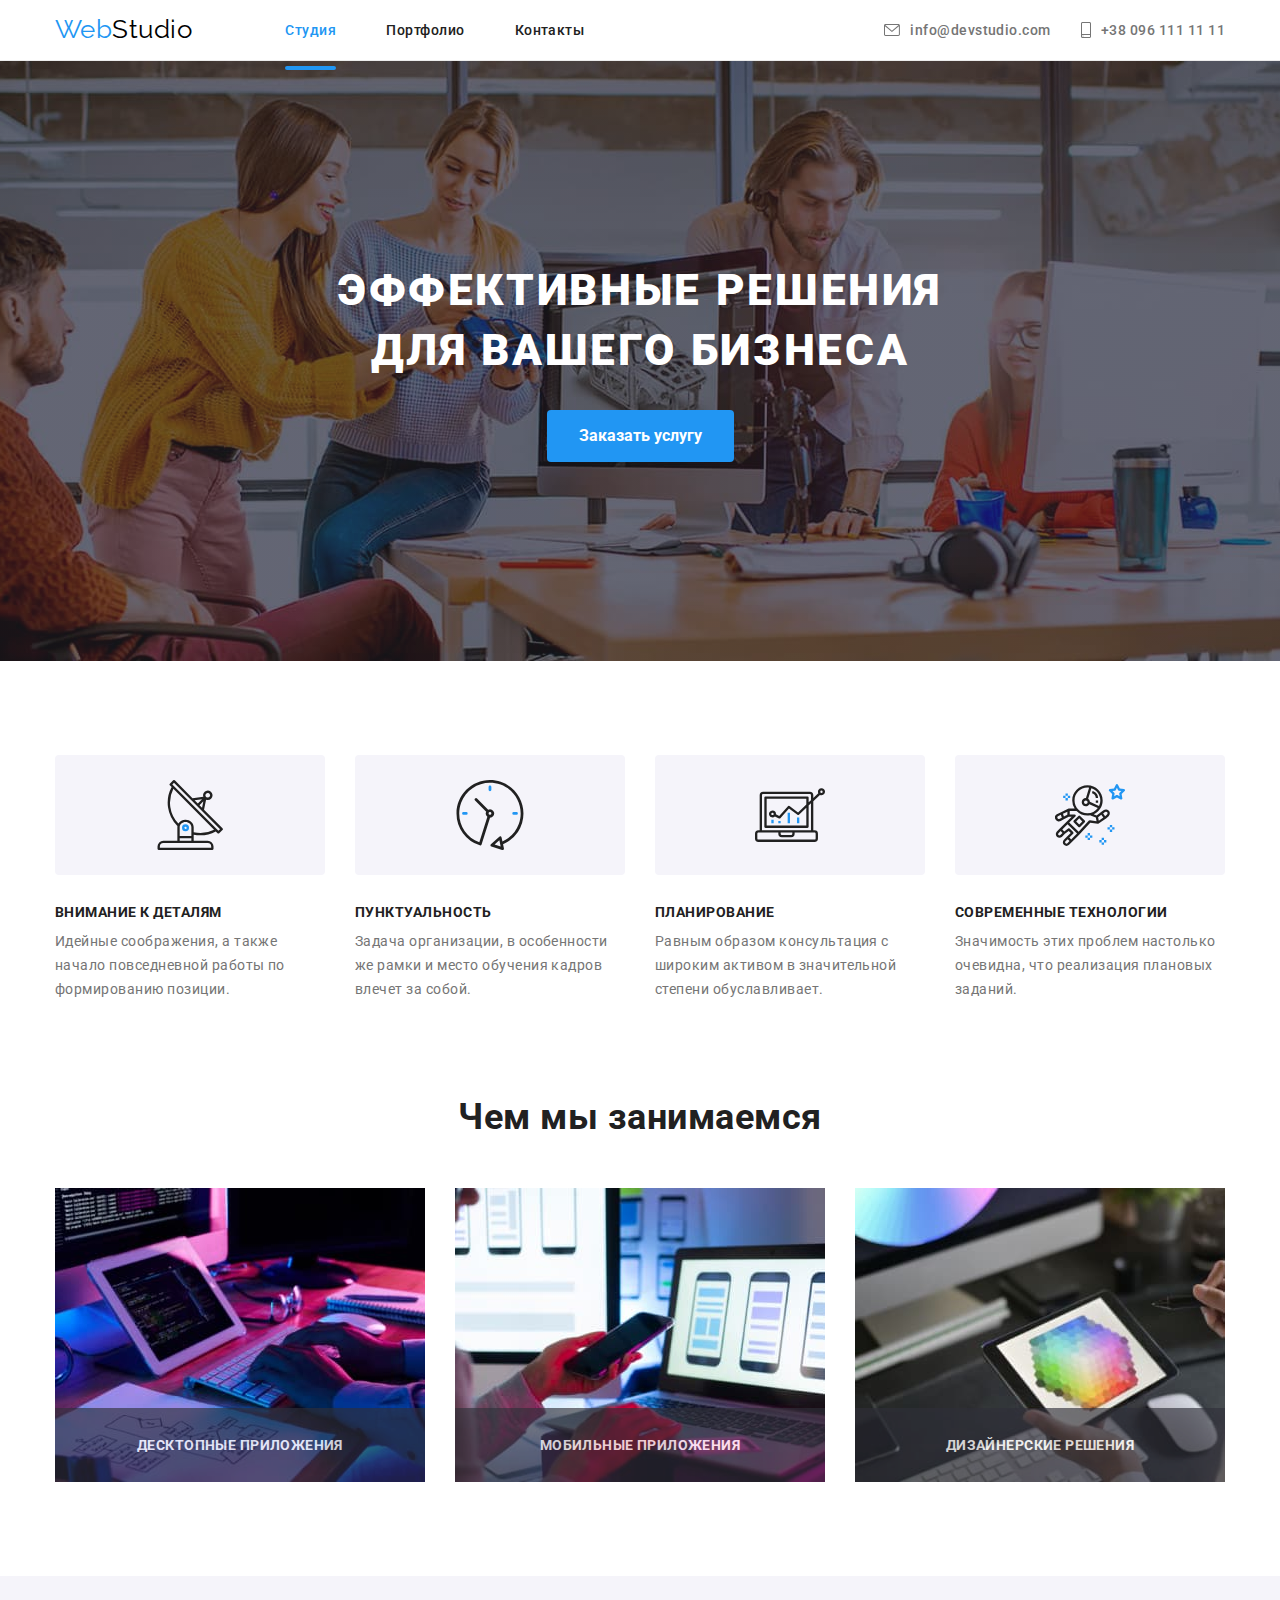
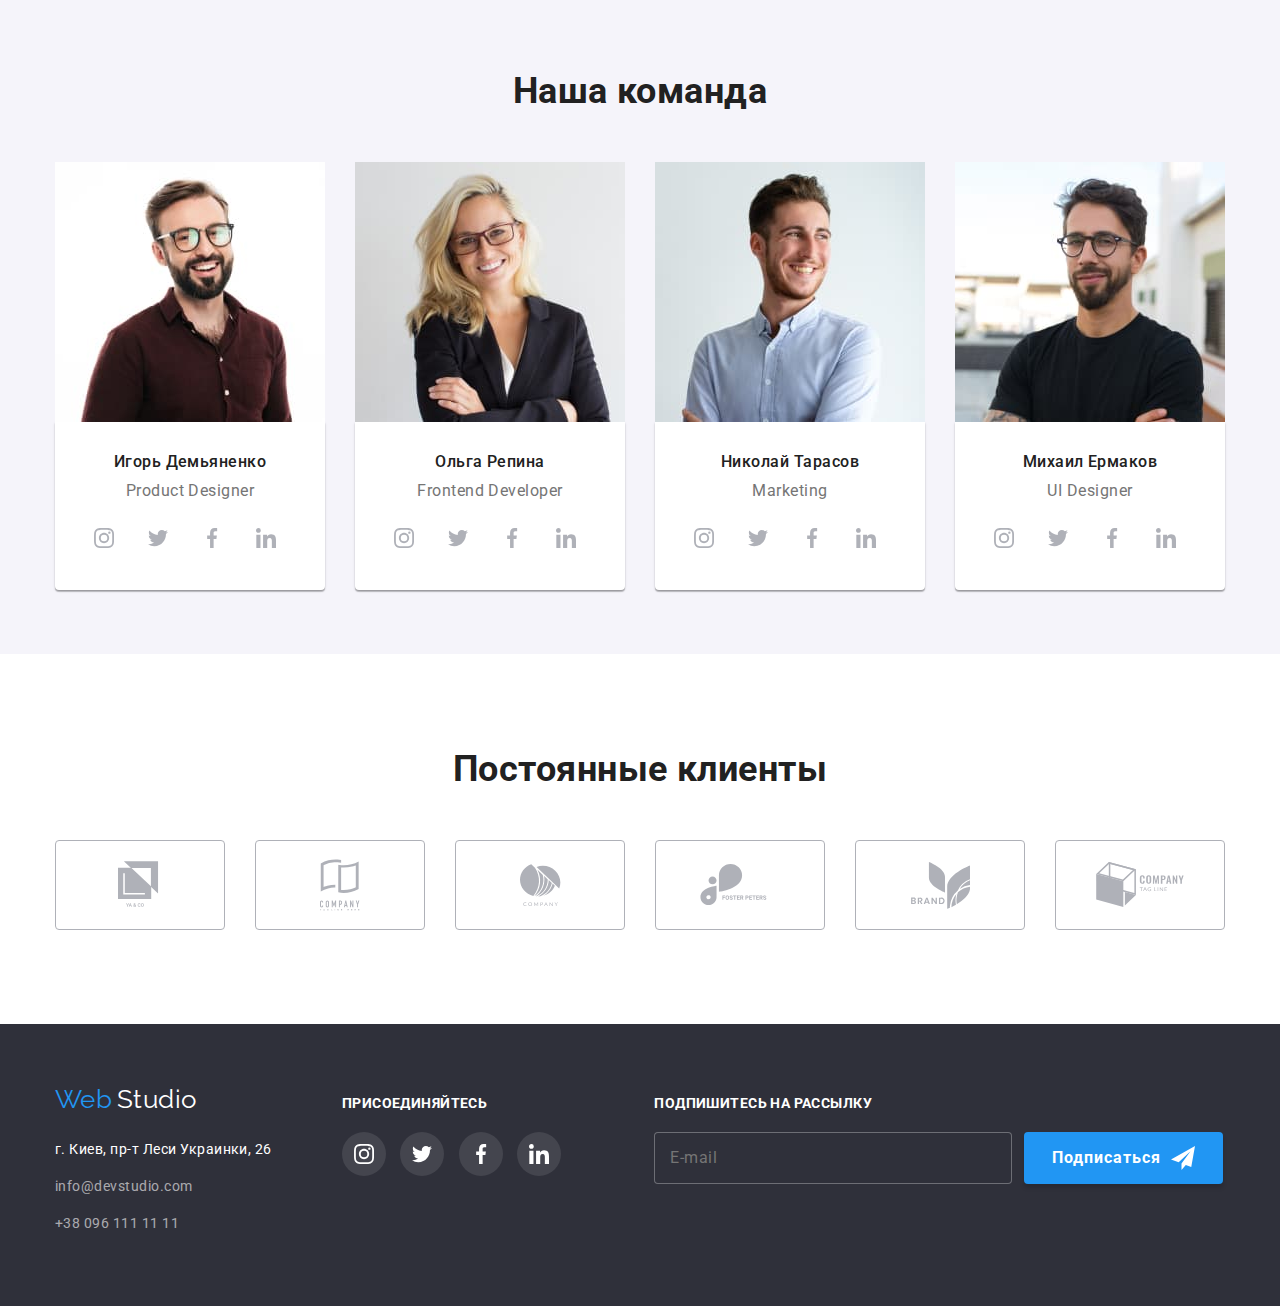
==== commit f84bdc56: "ДЗ 8" ====
--- a/index.html
+++ b/index.html
@@ -15,7 +15,7 @@
     <body>
         <!--Шапка-->
         <header class="page-header">
-           <div class="container">
+           <div class="container header">
                 <nav class="navigation">
                     <a class="navigation__logo" href="/">
                         <span class="navigation__logo__web">Web</span>
@@ -50,16 +50,24 @@
                                 +38 096 111 11 11</a>
                         </li>
                     </ul>
+                 <div class="menu__button">
+                    <button type="button" class="menu__btn" data-menu-button>
+                        <svg class="menu__icon" width="40" height="40">
+                            <use class="icon-open" href="./images/symbol-defs.svg#iconmenu_40px"></use>
+                            <use class="icon-close" href="./images/symbol-defs.svg#iconclose_40px"></use>
+                        </svg>
+                    </button>
+                </div>
           </div>
           <!--меню мобилки-->
-        <div class="menu__button">
+        <!-- <div class="menu__button">
             <button type="button" class="menu__btn" data-menu-button>
                 <svg class="menu__icon" width="40" height="40">
                     <use class="icon-open" href="./images/symbol-defs.svg#iconmenu_40px"></use>
                     <use class="icon-close" href="./images/symbol-defs.svg#iconclose_40px"></use>
                 </svg>
             </button>
-        </div>
+        </div> -->
         
         <div class="mobile-menu" data-menu>
             <ul class="mobile-menu__nav">
--- a/css/styles.min.css
+++ b/css/styles.min.css
@@ -1,2 +1,2 @@
-:root{--dominant-tex-color: #757575;--title-color: #212121;--accent-color: #2196f3;--background-color: #ffffff;--logo-color: #000000;--color-white: #ffffff;--background-hero-color: #2f303a;--button-active-color: #188ce8;--box-backgroun-color: #f5f4fa;--contact-footer-color: rgba(255, 255, 255, 0.6);--contact-header-color: #757575;--background-footer-color: #2f303a;--color-client: #afb1b8}.visually-hidden{position:absolute !important;clip:rect(1px 1px 1px 1px);clip:rect(1px, 1px, 1px, 1px);padding:0 !important;border:0 !important;height:1px !important;width:1px !important;overflow:hidden}body{background-color:var(--background-color);font-family:Roboto, sans-serif;font-style:normal;font-weight:normal;color:var(--dominant-tex-color);line-height:1.2;letter-spacing:0.03em}a{text-decoration:none}li{list-style-type:none}h1,h2,h3,h4,h5,h6,p{margin:0}img{display:block;max-width:100%;height:auto}.container{margin-left:auto;margin-right:auto;width:100%;padding-left:15px;padding-right:15px}@media screen and (min-width: 480px){.container{max-width:480px}}@media screen and (min-width: 768px){.container{max-width:748px}}@media screen and (min-width: 1200px){.container{max-width:1200px}}.section{padding-top:94px;padding-bottom:94px}@media screen and (max-width: 1199.98px){.section{padding:60px 0 60px 0}}.backdrop{position:fixed;top:0;left:0;width:100%;height:100%;background-color:rgba(0,0,0,0.2);transition-duration:250ms;transition-timing-function:cubic-bezier(0.4, 0, 0.2, 1);opacity:1;overflow-y:scroll;visibility:visible;z-index:99999}.backdrop.is-hidden{opacity:0;pointer-events:none}.modal{position:fixed;top:50%;left:50%;transform:translate(-50%, -50%);width:100%;height:100%;padding:40px;overflow-y:scroll;background-color:var(--color-white)}@media screen and (min-width: 480px){.modal{width:450px;height:609px;overflow-y:visible}}@media screen and (min-width: 1200px){.modal{width:528px;height:581px;overflow-y:visible}}.modal__btn{position:absolute;top:0;right:0;margin-top:8px;margin-right:8px;height:30px;width:30px;border:none;outline:none;cursor:pointer;border-radius:50%;background-color:var(--color-white);border:1px solid rgba(0,0,0,0.1);transition-duration:250ms;transition-timing-function:cubic-bezier(0.4, 0, 0.2, 1)}.modal__icon{height:11px;width:11px}.modal__btn:hover,.modal__btn:focus{fill:var(--accent-color)}.modal__text{font-weight:700;font-size:20px;line-height:1.15;letter-spacing:0.03em;margin-bottom:12px;color:var(--title-color)}.modal__form{transition-duration:250ms;transition-timing-function:cubic-bezier(0.4, 0, 0.2, 1)}.modal__unit{flex-direction:column;margin-bottom:10px}.modal__label{font-size:12px;line-height:14px;letter-spacing:0.01em;color:var(--dominant-tex-color)}.modal__input{width:100%;height:40px;border:1px solid rgba(33,33,33,0.2);box-sizing:border-box;border-radius:4px;padding-left:42px;margin-top:4px;background:var(--color-white);cursor:pointer;outline:none;transition-property:border;transition-duration:250ms;transition-timing-function:cubic-bezier(0.4, 0, 0.2, 1)}.modal__input:focus,.modal__input:hover{border:1px solid var(--accent-color)}.modal__coment{width:100%;height:120px;margin-top:4px;padding-left:16px;padding-top:12px;padding-right:16px;padding-bottom:12px;border:1px solid rgba(33,33,33,0.2);box-sizing:border-box;border-radius:4px;background:var(--color-white);box-shadow:0px 1px 3px rgba(0,0,0,0.12),0px 1px 1px rgba(0,0,0,0.14),0px 2px 1px rgba(0,0,0,0.2);cursor:pointer;outline:none;resize:none}.modal__coment:focus,.modal__coment:hover{border:1px solid var(--accent-color)}.modal__block{position:relative}.modal__form-icon{position:absolute;left:12px;top:50%;transform:translateY(-50%);transition-property:fill;transition-duration:250ms;transition-timing-function:cubic-bezier(0.4, 0, 0.2, 1)}.modal__input:focus+.modal__form-icon{fill:var(--accent-color)}.modal__checkbox-icon{display:inline-block;width:16px;height:15px;border:2px solid black;border-radius:4px;margin-right:7px}.modal__checkbox:checked+.modal__checkbox-icon{background-color:var(--accent-color);background-image:url(../images/icon/icon-check.svg);background-size:contain;background-origin:border-box;border-color:var(--accent-color)}.modal__checkbox{position:absolute;width:1px;height:1px;margin:-1px;border:0;padding:0;clip:rect(0 0 0 0);overflow:hidden}.modal__policy{display:flex;align-items:center;font-size:12px;letter-spacing:0.03em;color:var(--contact-header-color);margin-top:20px;cursor:pointer}.modal__button{display:block;margin-right:auto;margin-left:auto;margin-top:30px;padding:10px 55px;font-size:16px;line-height:1.87;font-weight:700;letter-spacing:0.06em;background-color:var(--accent-color);color:var(--color-white);border:none;border-radius:4px;cursor:pointer;transition-property:background-color, color;transition-duration:250ms;transition-timing-function:cubic-bezier(0.4, 0, 0.2, 1)}.modal-button:hover,.modal-button:focus{background-color:var(--button-active-color)}.modal__link{margin-left:10px;line-height:1.71;letter-spacing:0.03em;text-decoration:underline;color:var(--accent-color);transition-property:color;transition-duration:250ms;transition-timing-function:cubic-bezier(0.4, 0, 0.2, 1)}.project__thumb::before{content:"";display:inline-block;position:absolute;top:0px;left:0px;width:100%;height:100%}.project__thumb{position:relative;overflow:hidden}.project__card:hover .project__thumb::before,.project__card:hover .project__overlay{transform:translateY(0)}.project__card:focus .project__thumb::before,.project__card:focus .project__overlay{transform:translateY(0)}.project__overlay{content:"";display:inline-block;position:absolute;top:0px;left:0px;width:100%;height:100%;background-color:rgba(33,150,243,0.9);font-family:Roboto;font-style:normal;font-weight:normal;font-size:18px;line-height:28px;letter-spacing:0.03em;color:var(--color-white);transition-property:transform, background-color;transform:translateY(101%);transition-duration:250ms;transition-timing-function:cubic-bezier(0.4, 0, 0.2, 1)}.project__text{position:absolute;top:0;left:0;width:100%;font-family:Roboto;font-size:18px;line-height:1.56;letter-spacing:0.03em;text-align:left;padding:63px 24px;color:var(--white-color)}.project__title{font-weight:bold;font-size:18px;line-height:2;color:var(--title-color);margin-bottom:4px;font-family:Roboto;font-style:normal;font-weight:bold;font-size:18px;line-height:36px}.project__subtitle{font-size:16px;line-height:2}.navigation__logo__web{color:var(--accent-color);font-family:Raleway, sans-serif;font-size:26px;line-height:1.2}.navigation__logo__studio{color:var(--logo-color);font-family:Raleway, sans-serif;font-size:26px;line-height:1.2}@media screen and (min-width: 768px){.navigation__logo{margin-right:88px;padding-top:24px;padding-bottom:25px;display:flex}}@media screen and (min-width: 1200px){.navigation__logo{margin-right:93px;padding-top:24px;padding-bottom:25px;display:flex}}.clients__link{display:flex;justify-content:center;align-items:center;height:90px;border:1px solid #afb1b8;border-radius:4px;fill:var(--color-client);transition-property:fill, border;transition-duration:250ms;transition-timing-function:cubic-bezier(0.4, 0, 0.2, 1)}.clients{margin:0px}@media screen and (max-width: 767.98px){.clients{margin-top:-30px;margin-left:-30px;padding:0px}}@media screen and (max-width: 1199.98px){.clients{display:flex;flex-wrap:wrap;padding:0px}}@media screen and (min-width: 1200px){.clients{display:flex;justify-content:center;padding:0px}}@media screen and (max-width: 767.98px){.clients__item{flex-basis:calc(100% / 2 - 30px);margin-left:30px;margin-top:30px}}@media screen and (min-width: 768px){.clients__item{flex-basis:calc(100% / 3 - 30px);margin-top:30px;margin-left:30px}}@media screen and (min-width: 1200px){.clients__item{margin:0px}}@media screen and (min-width: 1200px){.clients__item:not(:last-child){margin-right:30px}}.clients__link:focus,.clients__link:hover{border:1px solid var(--accent-color);fill:var(--accent-color)}.page-footer{background-color:var(--background-footer-color);padding-top:60px;padding-bottom:60px}@media screen and (min-width: 768px) and (max-width: 1199.98px){.footer{display:flex;justify-content:center;flex-wrap:wrap}}@media screen and (min-width: 1200px){.footer{display:flex;align-items:baseline}}@media screen and (max-width: 767.98px){.footer{text-align:center}}.footer__web{color:var(--accent-color);font-family:Raleway, sans-serif;font-size:26px;line-height:1.2}.footer__studio{color:var(--color-white);font-family:Raleway, sans-serif;font-size:26px;line-height:1.2}@media screen and (min-width: 768px) and (max-width: 1199.98px){.footer__list{margin-right:165px;margin-bottom:60px;text-align:center}}@media screen and (min-width: 1200px){.footer__list{margin-right:70px}}.footer__address{font-size:14px;line-height:2;color:var(--color-white);font-style:normal;padding-left:0px;margin-bottom:9px;transition-property:color;transition-duration:250ms;transition-timing-function:cubic-bezier(0.4, 0, 0.2, 1)}.footer__find{padding:0px;margin-top:20px;margin-bottom:0px}.footer__contact{font-size:14px;line-height:1.7;color:var(--contact-footer-color);font-style:normal;transition-property:color;transition-duration:250ms;transition-timing-function:cubic-bezier(0.4, 0, 0.2, 1)}.footer__address:hover,.footer__address:focus,.footer__contact:hover,.footer__contact:focus{color:var(--accent-color)}.footer__social-icons{padding:0%;margin:0px}.footer__social-title{font-family:Roboto;font-style:normal;font-weight:bold;font-size:14px;letter-spacing:0.03em;text-transform:uppercase;color:var(--background-color);margin-bottom:20px}@media screen and (min-width: 768px){.footer__social-title{margin-top:0px;text-align:center}}@media screen and (min-width: 1200px){.footer__social-title{display:flex}}.footer__social{margin-bottom:60px}@media screen and (min-width: 1200px){.footer__social{margin-right:93px}}.footer__icons{display:inline-block;justify-content:center;align-items:center}.footer__icons:not(:last-child){margin-right:10px}.footer__social-link{display:flex;justify-content:center;align-items:center;width:44px;height:44px;border-radius:50%;background-color:rgba(255,255,255,0.1);transition-property:background-color, fill;transition-duration:250ms;transition-timing-function:cubic-bezier(0.4, 0, 0.2, 1)}.footer__icon{fill:var(--background-color)}.footer__social-link:hover,.footer__social-link:focus{background-color:var(--accent-color)}@media screen and (min-width: 480px) and (max-width: 1199.98px){.footer__form{display:inline-block;text-align:center}}@media screen and (min-width: 1200px){.footer__form{display:flex}}.footer__form-input{border:1px solid rgba(255,255,255,0.3);color:rgba(255,255,255,0.6);background-color:var(--background-footer-color);border-radius:4px;padding:15px;line-height:1.25;letter-spacing:0.03em}@media screen and (min-width: 480px) and (max-width: 1199px){.footer__form-input{width:450px;height:50px}}@media screen and (min-width: 1200px){.footer__form-input{margin-right:12px;width:358px}}.footer__button{display:flex;align-items:center;text-align:center;letter-spacing:0.06em;color:var(--color-white);padding:10px 28px 10px 28px;font-weight:700;font-size:16px;line-height:30px;background-color:var(--accent-color);box-shadow:0px 4px 4px rgba(0,0,0,0.15);border-radius:4px;cursor:pointer;border:none;transition-property:background-color, color;transition-duration:250ms;transition-timing-function:cubic-bezier(0.4, 0, 0.2, 1)}@media screen and (max-width: 1199px){.footer__button{margin-top:20px;margin-left:auto;margin-right:auto}}.footer-button:hover,.footer-button:focus{background-color:var(--button-active-color)}.footer__form-icon{margin-left:10px;fill:var(--color-white)}.hero-content__button{display:inline-block;padding:10px 32px;color:var(--color-white);font-family:inherit;background-color:var(--accent-color);font-weight:bold;font-size:16px;line-height:2;cursor:pointer;border-radius:4px;border:none;transition-property:color, background-color;transition-duration:250ms;transition-timing-function:cubic-bezier(0.4, 0, 0.2, 1)}.button-hero:hover,.button-hero:focus{background-color:var(--button-active-color)}.hero{background-color:var(--background-hero-color);text-align:center;display:flex;align-items:center}.overlay{max-width:1600px;margin-left:auto;margin-right:auto;background-image:linear-gradient(to right, rgba(47,48,58,0.4), rgba(47,48,58,0.4)),url("../images/hero/hero.mobile.jpg");background-repeat:no-repeat;background-position:center;background-size:cover}@media screen and (min-width: 480px){.overlay{height:400px;padding-top:118px;padding-bottom:118px}}@media screen and (min-width: 768px){.overlay{height:400px;padding-top:118px;padding-bottom:118px}}@media screen and (min-width: 1200px){.overlay{height:600px;padding-top:200px;padding-bottom:200px}}@media (min-device-pixel-ratio: 2), (min-resolution: 192dpi), (min-resolution: 2dppx){.overlay{background-image:linear-gradient(to right, rgba(47,48,58,0.4), rgba(47,48,58,0.4)),url("../images/hero/hero.mobile@2x.jpg")}}@media screen and (min-width: 768px){.overlay{background-image:linear-gradient(to right, rgba(47,48,58,0.4), rgba(47,48,58,0.4)),url("../images/hero/hero.tablet.jpg")}}@media screen and (min-width: 768px) and (min-device-pixel-ratio: 2), screen and (min-width: 768px) and (min-resolution: 192dpi), screen and (min-width: 768px) and (min-resolution: 2dppx){.overlay{background-image:linear-gradient(to right, rgba(47,48,58,0.4), rgba(47,48,58,0.4)),url("../images/hero/hero.tablet@2x.jpg")}}@media screen and (min-width: 1200px){.overlay{background-image:linear-gradient(to right, rgba(47,48,58,0.4), rgba(47,48,58,0.4)),url("../images/hero/hero.desktop.jpg")}}@media screen and (min-width: 1200px) and (min-device-pixel-ratio: 2), screen and (min-width: 1200px) and (min-resolution: 192dpi), screen and (min-width: 1200px) and (min-resolution: 2dppx){.overlay{background-image:linear-gradient(to right, rgba(47,48,58,0.4), rgba(47,48,58,0.4)),url("../images/hero/hero.desktop@2x.jpg")}}.hero .container{display:flex;align-items:center;justify-content:center}@media screen and (min-width: 480px){.hero-content{max-width:360px}}@media screen and (min-width: 768px){.hero-content{max-width:360px}}@media screen and (min-width: 1200px){.hero-content{max-width:696px}}.hero-content__title{margin-top:0;margin-bottom:30px;color:var(--color-white);font-weight:900;line-height:1.4;letter-spacing:0.06em;text-transform:uppercase}@media screen and (max-width: 767.98px){.hero-content__title{font-size:26px;line-height:42px}}@media screen and (min-width: 768px){.hero-content__title{font-size:26px;line-height:42px}}@media screen and (min-width: 1200px){.hero-content__title{font-size:44px;line-height:60px}}.title{font-weight:bold;line-height:1.2;color:var(--title-color);text-align:center;margin-top:0px}@media screen and (max-width: 767.98px){.title{font-size:28px;line-height:33px}}@media screen and (min-width: 768px){.title{font-size:28px;line-height:33px}}@media screen and (max-width: 1199.98px){.title{margin-bottom:30px}}@media screen and (min-width: 1200px){.title{font-size:36px;line-height:42px;margin-bottom:50px}}.site-nav__link{position:relative;display:block;color:var(--title-color);font-weight:500;font-size:14px;line-height:1.2;padding-top:32px;padding-bottom:32px;transition-property:color;transition-duration:250ms;transition-timing-function:cubic-bezier(0.4, 0, 0.2, 1)}.site-nav__link.curent{color:var(--accent-color)}.link.curent::after{content:"";position:absolute;left:0;bottom:0px;display:inline-block;width:100%;height:4px;background-color:var(--accent-color);border-radius:2px}.item:hover,.item:focus,.link:hover,.link:focus{color:var(--accent-color)}.item{color:var(--contact-header-color);font-weight:500;font-size:14px;line-height:1.2;margin:0;padding-top:32px;padding-bottom:32px}.page-header{border-bottom:1px solid #ececec}@media screen and (max-width: 767.98px){.page-header .container{padding:15px;margin:auto}}@media screen and (min-width: 768px){.page-header .container{display:flex;justify-content:space-between}}@media screen and (min-width: 1200px){.page-header .container{display:flex}}@media screen and (min-width: 768px){.navigation{display:flex;justify-content:space-between}}@media screen and (min-width: 1200px){.navigation{display:flex;align-items:center;margin-right:auto}}@media screen and (max-width: 767.98px){.site{display:none}}@media screen and (min-width: 768px){.site{display:flex;padding-left:0px;margin:0px}}@media screen and (max-width: 767.98px){.site-contact{display:none}}@media screen and (min-width: 768px){.site-contact{margin:0px}}@media screen and (min-width: 1200px){.site-contact{display:flex;padding:0px;margin:0px}}@media screen and (min-width: 768px){.site__link:not(:last-child){margin-right:50px}}@media screen and (min-width: 1200px){.site__link:not(:last-child){margin-right:50px}}@media screen and (min-width: 768px){.com-nav{display:flex;padding-left:0px;justify-content:flex;margin-top:32px;margin-bottom:32px}}.site-item:not(:last-child){margin-right:50px}@media screen and (min-width: 768px){.site__link-contact:not(:last-child){margin-bottom:10px}}@media screen and (min-width: 1200px){.site__link-contact:not(:last-child){margin-right:30px;margin-bottom:0px}}.contact-list{display:flex;margin-left:auto}@media screen and (max-width: 1199.98px){.site__contact.mail{padding-top:21px}}@media screen and (max-width: 1199.98px){.site__contact.tell{padding-bottom:21px}}.site__contact{font-family:inherit;font-weight:500;color:var(--secondary-text-color);text-decoration:none;cursor:pointer;transition-property:fill, color;transition-duration:250ms;transition-timing-function:cubic-bezier(0.4, 0, 0.2, 1)}@media screen and (min-width: 768px){.site__contact{display:flex;align-items:center;font-size:12px;line-height:14px}}@media screen and (min-width: 1200px){.site__contact{display:flex;justify-content:center;align-items:center;padding-top:32px;padding-bottom:32px;font-size:14px;line-height:16px}}.site__contact:focus{color:#2196f3}.site__icon{margin-right:10px;fill:currentColor}.site__link:hover,.site__link:focus{color:var(--button-active-color)}.filter{display:flex;justify-content:center;margin:0px}@media screen and (max-width: 767.98px){.filter{margin-bottom:40px}}@media screen and (max-width: 1199.98px){.filter{margin-bottom:30px}}@media screen and (min-width: 1199.98px){.filter{margin-bottom:50px}}@media screen and (max-width: 767.98px){.filter{flex-wrap:wrap;justify-content:flex-start;padding:0px}}.filter__item{height:44px;list-style:none;border:none}.filter__item:not(:last-child){margin-right:8px}@media screen and (max-width: 767.98px){.filter__item:not(:last-child){margin-bottom:21px}}.filter__item .filter__button.curent{background-color:var(--accent-color);color:var(--color-white)}.filter__button{display:inline-block;padding:6px 22px;min-width:73px;border-radius:4px;color:var(--title-color);font-family:inherit;background-color:var(--box-backgroun-color);font-weight:bold;font-size:16px;line-height:2;cursor:pointer;text-align:center;border:none;transition-property:background-color, color, box-shadow;transition-duration:250ms;transition-timing-function:cubic-bezier(0.4, 0, 0.2, 1)}.filter__button:hover,.filter__button:focus{color:var(--color-white);background-color:var(--accent-color);box-shadow:0px 3px 1px rgba(0,0,0,0.1),0px 1px 2px rgba(0,0,0,0.08),0px 2px 2px rgba(0,0,0,0.12)}.project{display:flex;flex-wrap:wrap;padding:0px;margin:0px;margin-left:-30px;margin-top:-30px}.project__item{margin-left:30px;margin-top:30px}@media screen and (max-width: 767.98px){.project__item{width:100%;max-width:450px}}@media screen and (min-width: 768px) and (max-width: 1199.98px){.project__item{flex-basis:calc(100% / 2 - 30px);max-width:354px;height:440px}}.project__card{color:var(--contact-header-color);display:block;text-decoration:none}.project__card:hover,.project__card:focus{box-shadow:0px 1px 1px rgba(0,0,0,0.12),0px 4px 4px rgba(0,0,0,0.06),1px 4px 6px rgba(0,0,0,0.16)}.project__box{border-bottom:1px solid #eeeeee;border-right:1px solid #eeeeee;border-left:1px solid #eeeeee;padding-top:20px;padding-right:24px;padding-bottom:20px;padding-left:24px}.value{padding:0px;margin:0px}@media screen and (min-width: 768px){.value{display:flex;flex-wrap:wrap;margin-right:-30px;margin-bottom:-30px}}@media screen and (min-width: 1200px){.value{display:flex}}@media screen and (min-width: 768px){.value__item{width:calc((100% - 2 * 30px) / 2);margin-right:30px;margin-bottom:30px}}@media screen and (min-width: 1200px){.value__item{flex-basis:calc(100% / 4 - 30px)}}@media screen and (min-width: 1200px){.value__item:not(:last-child){margin-right:30px}}.value__title{display:flex;height:120px;background:#f5f4fa;border-radius:4px;margin-bottom:30px;justify-content:center;align-items:center;background-color:var(--box-backgroun-color)}.value__subtitle{font-weight:bold;font-size:14px;line-height:1.1;color:var(--title-color);text-transform:uppercase;margin-bottom:10px}@media screen and (max-width: 767.98px){.value__subtitle{text-align:center}}.value__text{font-size:14px;line-height:1.7}@media screen and (max-width: 767.98px){.value__text{margin-bottom:30px}}.section-title{padding-top:0px}@media screen and (max-width: 1199px){.section-title{display:none}}.work{padding:0px;margin:0px}.work__item{position:relative;flex-basis:calc((100% - 3 * 30px) / 3);margin-left:30px;margin-top:50px}.work__title{position:absolute;width:100%;height:25%;top:75%;background-color:rgba(47,48,58,0.8);opacity:0.8;display:flex;align-items:center;justify-content:center}.work__text{font-weight:700;font-size:14px;line-height:16px;letter-spacing:0.03em;text-transform:uppercase;color:var(--color-white)}.grid{display:flex;flex-wrap:wrap;margin-left:-30px;margin-top:-50px}.team{padding:0px;margin:0px}@media screen and (min-width: 768px){.team{display:flex;flex-wrap:wrap;justify-content:center;margin-right:-30px;margin-bottom:-30px}}@media screen and (min-width: 1200px){.team{display:flex;flex-wrap:wrap;justify-content:center;margin-right:0px}}@media screen and (min-width: 768px) and (max-width: 1199.98px){.team__list{flex-basis:calc((100% - 3 * 30px) / 2);margin-right:30px;margin-bottom:30px}}@media screen and (max-width: 767.98px){.team__list:not(:last-child){margin-bottom:30px}}@media screen and (min-width: 1200px){.team__list:not(:last-child){margin-right:30px}}.team__signature{padding-top:30px;padding-left:24px;padding-bottom:30px;padding-right:24px;text-align:center;background:var(--color-white);box-shadow:0px 1px 3px rgba(0,0,0,0.12),0px 1px 1px rgba(0,0,0,0.14),0px 2px 1px rgba(0,0,0,0.2);border-radius:0px 0px 4px 4px}.team__title{font-weight:500;font-size:16px;line-height:1.2;color:var(--title-color)}.team__responsibilities{font-size:16px;line-height:1.2;margin-top:10px}.box{background-color:var(--box-backgroun-color)}.box .section{padding-top:94px;padding-bottom:94px}@media screen and (max-width: 1199.98px){.box .section{padding:60px 0 60px 0}}.team__social{display:flex;padding-left:0px;justify-content:center;align-items:center;margin-top:16px}.team__icon{display:flex;height:44px;width:44px;justify-content:center;align-items:center;border-radius:50%;fill:var(--color-client);transition-property:background-color, fill;transition-duration:250ms;transition-timing-function:cubic-bezier(0.4, 0, 0.2, 1)}.team__icon:not(first-child){margin-right:10px}.team__icon:hover,.team__icon:focus{background-color:var(--accent-color);fill:var(--background-color)}@media screen and (max-width: 767.98px){.menu__button{position:absolute;right:15px;top:10px;z-index:106}}@media screen and (min-width: 768px){.menu__button{display:none}}@media screen and (max-width: 767.98px){.menu__btn{top:0px;background-color:rgba(255,255,255,0.02);border:none;transition-duration:250ms;transition-timing-function:cubic-bezier(0.4, 0, 0.2, 1);fill:#212121}}.menu__btn.is-open{position:fixed;top:10px;right:15px}@media screen and (max-width: 767.98px){.menu__btn:focus,.menu__btn:hover{fill:#2196f3;transition-duration:250ms}}@media screen and (max-width: 767.98px){.icon-close{display:none}}.is-open .icon-close{display:block}.is-open .icon-open{display:none}@media screen and (max-width: 767.98px){.mobile-menu{position:fixed;left:0;top:100%;width:100vw;height:100vh;padding:28px 63px 28px 20px;background-color:#fff;box-shadow:0px 4px 8px rgba(0,0,0,0.04),0px 2px 4px rgba(0,0,0,0.08),0px 1px 3px rgba(0,0,0,0.16);transition-duration:250ms;transition-timing-function:cubic-bezier(0.55, 0.055, 0.675, 0.19);z-index:105;display:flex;flex-direction:column;justify-content:space-between;overflow-y:scroll}}@media screen and (max-width: 767.98px){.mobile-menu.is-open{top:0%}}@media screen and (max-width: 767.98px){.mobile-menu.is-open{top:0%}}@media screen and (min-width: 768px){.mobile-menu{display:none}}@media screen and (min-width: 1200px){.mobile-menu{display:none}}@media screen and (max-width: 767.98px){.mobile-menu__item:not(:last-child){margin-bottom:32px}}@media screen and (max-width: 767.98px){.mobile-menu__item .current{color:#2196f3}}@media screen and (max-width: 479.98px){.mobile-menu__link{font-weight:500;font-size:20px;line-height:1.18;letter-spacing:0.02em;color:#212121}}@media screen and (min-width: 480px) and (max-width: 767.98px){.mobile-menu__link{font-weight:500;font-size:40px;line-height:1.18;letter-spacing:0.02em;color:#212121}}@media screen and (max-width: 767.98px){.mobile-social{left:auto;bottom:0}}@media screen and (max-width: 767.98px){.connection-menu{margin-bottom:64px}}@media screen and (max-width: 767.98px){.connection-menu__item:not(:last-child){margin-bottom:32px}}@media screen and (max-width: 479.98px){.connection-menu__tel{font-weight:500;font-size:20px;line-height:1.18;color:#2196f3}}@media screen and (min-width: 480px) and (max-width: 767.98px){.connection-menu__tel{font-weight:500;font-size:34px;line-height:1.18;color:#2196f3}}@media screen and (max-width: 479px){.connection-menu__mail{font-weight:500;font-size:14px;line-height:1.17x;color:#757575}}@media screen and (max-width: 767.98px){.connection-menu__mail{font-weight:500;font-size:24px;line-height:1.17x;color:#757575}}@media screen and (max-width: 767.98px){.social-menu{display:flex;padding-bottom:40px;flex-wrap:wrap}}@media screen and (max-width: 767px){.social-menu__item:not(:last-child){padding-right:10px;border-right:1px solid rgba(33,33,33,0.2);margin-right:10px}}@media screen and (max-width: 479px){.social-menu__link{font-weight:500;font-size:18px;line-height:1.22;color:#2196f3}}@media screen and (min-width: 480px){.social-menu__link{font-weight:500;font-size:18px;line-height:1.22;color:#2196f3}}
+:root{--dominant-tex-color: #757575;--title-color: #212121;--accent-color: #2196f3;--background-color: #ffffff;--logo-color: #000000;--color-white: #ffffff;--background-hero-color: #2f303a;--button-active-color: #188ce8;--box-backgroun-color: #f5f4fa;--contact-footer-color: rgba(255, 255, 255, 0.6);--contact-header-color: #757575;--background-footer-color: #2f303a;--color-client: #afb1b8}.visually-hidden{position:absolute !important;clip:rect(1px 1px 1px 1px);clip:rect(1px, 1px, 1px, 1px);padding:0 !important;border:0 !important;height:1px !important;width:1px !important;overflow:hidden}body{background-color:var(--background-color);font-family:Roboto, sans-serif;font-style:normal;font-weight:normal;color:var(--dominant-tex-color);line-height:1.2;letter-spacing:0.03em}a{text-decoration:none}li{list-style-type:none}h1,h2,h3,h4,h5,h6,p{margin:0}img{display:block;max-width:100%;height:auto}.container{margin-left:auto;margin-right:auto;width:100%;padding-left:15px;padding-right:15px}@media screen and (min-width: 480px){.container{max-width:480px}}@media screen and (min-width: 768px){.container{max-width:748px}}@media screen and (min-width: 1200px){.container{max-width:1200px}}.section{padding-top:94px;padding-bottom:94px}@media screen and (max-width: 1199.98px){.section{padding:60px 0 60px 0}}.backdrop{position:fixed;top:0;left:0;width:100%;height:100%;background-color:rgba(0,0,0,0.2);transition-duration:250ms;transition-timing-function:cubic-bezier(0.4, 0, 0.2, 1);opacity:1;overflow-y:scroll;visibility:visible;z-index:99999}.backdrop.is-hidden{opacity:0;pointer-events:none}.modal{position:fixed;top:50%;left:50%;transform:translate(-50%, -50%);width:100%;padding:40px;overflow-y:scroll;background-color:var(--color-white)}@media screen and (min-width: 480px){.modal{width:450px;height:609px;overflow-y:visible}}@media screen and (min-width: 1200px){.modal{width:528px;height:581px;overflow-y:visible}}.modal__btn{position:absolute;top:0;right:0;margin-top:8px;margin-right:8px;height:30px;width:30px;border:none;outline:none;cursor:pointer;border-radius:50%;background-color:var(--color-white);border:1px solid rgba(0,0,0,0.1);transition-duration:250ms;transition-timing-function:cubic-bezier(0.4, 0, 0.2, 1)}.modal__icon{height:11px;width:11px}.modal__btn:hover,.modal__btn:focus{fill:var(--accent-color)}.modal__text{font-weight:700;font-size:20px;line-height:1.15;letter-spacing:0.03em;margin-bottom:12px;color:var(--title-color)}.modal__form{transition-duration:250ms;transition-timing-function:cubic-bezier(0.4, 0, 0.2, 1)}.modal__unit{flex-direction:column;margin-bottom:10px}.modal__label{font-size:12px;line-height:14px;letter-spacing:0.01em;color:var(--dominant-tex-color)}.modal__input{width:100%;height:40px;border:1px solid rgba(33,33,33,0.2);box-sizing:border-box;border-radius:4px;padding-left:42px;margin-top:4px;background:var(--color-white);cursor:pointer;outline:none;transition-property:border;transition-duration:250ms;transition-timing-function:cubic-bezier(0.4, 0, 0.2, 1)}.modal__input:focus,.modal__input:hover{border:1px solid var(--accent-color)}.modal__coment{width:100%;height:120px;margin-top:4px;padding-left:16px;padding-top:12px;padding-right:16px;padding-bottom:12px;border:1px solid rgba(33,33,33,0.2);box-sizing:border-box;border-radius:4px;background:var(--color-white);box-shadow:0px 1px 3px rgba(0,0,0,0.12),0px 1px 1px rgba(0,0,0,0.14),0px 2px 1px rgba(0,0,0,0.2);cursor:pointer;outline:none;resize:none}.modal__coment:focus,.modal__coment:hover{border:1px solid var(--accent-color)}.modal__block{position:relative}.modal__form-icon{position:absolute;left:12px;top:50%;transform:translateY(-50%);transition-property:fill;transition-duration:250ms;transition-timing-function:cubic-bezier(0.4, 0, 0.2, 1)}.modal__input:focus+.modal__form-icon{fill:var(--accent-color)}.modal__checkbox-icon{display:inline-block;width:16px;height:15px;border:2px solid black;border-radius:4px;margin-right:7px}.modal__checkbox:checked+.modal__checkbox-icon{background-color:var(--accent-color);background-image:url(../images/icon/icon-check.svg);background-size:contain;background-origin:border-box;border-color:var(--accent-color)}.modal__checkbox{position:absolute;width:1px;height:1px;margin:-1px;border:0;padding:0;clip:rect(0 0 0 0);overflow:hidden}.modal__policy{display:flex;align-items:center;font-size:12px;letter-spacing:0.03em;color:var(--contact-header-color);margin-top:20px;cursor:pointer}.modal__button{display:block;margin-right:auto;margin-left:auto;margin-top:30px;padding:10px 55px;font-size:16px;line-height:1.87;font-weight:700;letter-spacing:0.06em;background-color:var(--accent-color);color:var(--color-white);border:none;border-radius:4px;cursor:pointer;transition-property:background-color, color;transition-duration:250ms;transition-timing-function:cubic-bezier(0.4, 0, 0.2, 1)}.modal-button:hover,.modal-button:focus{background-color:var(--button-active-color)}.modal__link{margin-left:10px;line-height:1.71;letter-spacing:0.03em;text-decoration:underline;color:var(--accent-color);transition-property:color;transition-duration:250ms;transition-timing-function:cubic-bezier(0.4, 0, 0.2, 1)}.project__thumb::before{content:"";display:inline-block;position:absolute;top:0px;left:0px;width:100%;height:100%}.project__thumb{position:relative;overflow:hidden}.project__card:hover .project__thumb::before,.project__card:hover .project__overlay{transform:translateY(0)}.project__card:focus .project__thumb::before,.project__card:focus .project__overlay{transform:translateY(0)}.project__overlay{content:"";display:inline-block;position:absolute;top:0px;left:0px;width:100%;height:100%;background-color:rgba(33,150,243,0.9);font-family:Roboto;font-style:normal;font-weight:normal;font-size:18px;line-height:28px;letter-spacing:0.03em;color:var(--color-white);transition-property:transform, background-color;transform:translateY(101%);transition-duration:250ms;transition-timing-function:cubic-bezier(0.4, 0, 0.2, 1)}.project__text{position:absolute;top:0;left:0;width:100%;font-family:Roboto;font-size:18px;line-height:1.56;letter-spacing:0.03em;text-align:left;padding:63px 24px;color:var(--white-color)}@media screen and (max-width: 479.98px){.project__text{font-size:15px;padding:10px}}.project__title{font-weight:bold;font-size:18px;line-height:2;color:var(--title-color);margin-bottom:4px;font-family:Roboto;font-style:normal;font-weight:bold;font-size:18px;line-height:36px}.project__subtitle{font-size:16px;line-height:2}.navigation__logo__web{color:var(--accent-color);font-family:Raleway, sans-serif;font-size:26px;line-height:1.2}.navigation__logo__studio{color:var(--logo-color);font-family:Raleway, sans-serif;font-size:26px;line-height:1.2}@media screen and (min-width: 768px){.navigation__logo{margin-right:88px;padding-top:24px;padding-bottom:25px;display:flex}}@media screen and (min-width: 1200px){.navigation__logo{margin-right:93px;padding-top:24px;padding-bottom:25px;display:flex}}.clients__link{display:flex;justify-content:center;align-items:center;height:90px;border:1px solid #afb1b8;border-radius:4px;fill:var(--color-client);transition-property:fill, border;transition-duration:250ms;transition-timing-function:cubic-bezier(0.4, 0, 0.2, 1)}.clients{margin:0px}@media screen and (max-width: 767.98px){.clients{margin-top:-30px;margin-left:-30px;padding:0px}}@media screen and (max-width: 1199.98px){.clients{display:flex;flex-wrap:wrap;padding:0px}}@media screen and (min-width: 1200px){.clients{display:flex;justify-content:center;padding:0px}}@media screen and (max-width: 767.98px){.clients__item{flex-basis:calc(100% / 2 - 30px);margin-left:30px;margin-top:30px}}@media screen and (min-width: 768px){.clients__item{flex-basis:calc(100% / 3 - 30px);margin-top:30px;margin-left:30px}}@media screen and (min-width: 1200px){.clients__item{margin:0px}}@media screen and (min-width: 1200px){.clients__item:not(:last-child){margin-right:30px}}.clients__link:focus,.clients__link:hover{border:1px solid var(--accent-color);fill:var(--accent-color)}.page-footer{background-color:var(--background-footer-color);padding-top:60px;padding-bottom:60px}@media screen and (min-width: 768px) and (max-width: 1199.98px){.footer{display:flex;justify-content:center;flex-wrap:wrap}}@media screen and (min-width: 1200px){.footer{display:flex;align-items:baseline}}@media screen and (max-width: 767.98px){.footer{text-align:center}}.footer__web{color:var(--accent-color);font-family:Raleway, sans-serif;font-size:26px;line-height:1.2}.footer__studio{color:var(--color-white);font-family:Raleway, sans-serif;font-size:26px;line-height:1.2}@media screen and (min-width: 768px) and (max-width: 1199.98px){.footer__list{margin-right:165px;margin-bottom:60px;text-align:center}}@media screen and (min-width: 1200px){.footer__list{margin-right:70px}}.footer__address{font-size:14px;line-height:2;color:var(--color-white);font-style:normal;padding-left:0px;margin-bottom:9px;transition-property:color;transition-duration:250ms;transition-timing-function:cubic-bezier(0.4, 0, 0.2, 1)}.footer__find{padding:0px;margin-top:20px;margin-bottom:0px}.footer__contact{font-size:14px;line-height:1.7;color:var(--contact-footer-color);font-style:normal;transition-property:color;transition-duration:250ms;transition-timing-function:cubic-bezier(0.4, 0, 0.2, 1)}.footer__address:hover,.footer__address:focus,.footer__contact:hover,.footer__contact:focus{color:var(--accent-color)}.footer__social-icons{padding:0%;margin:0px}.footer__social-title{font-family:Roboto;font-style:normal;font-weight:bold;font-size:14px;letter-spacing:0.03em;text-transform:uppercase;color:var(--background-color);margin-bottom:20px}@media screen and (min-width: 768px){.footer__social-title{margin-top:0px;text-align:center}}@media screen and (min-width: 1200px){.footer__social-title{display:flex}}.footer__social{margin-bottom:60px}@media screen and (min-width: 1200px){.footer__social{margin-right:93px}}.footer__icons{display:inline-block;justify-content:center;align-items:center}.footer__icons:not(:last-child){margin-right:10px}.footer__social-link{display:flex;justify-content:center;align-items:center;width:44px;height:44px;border-radius:50%;background-color:rgba(255,255,255,0.1);transition-property:background-color, fill;transition-duration:250ms;transition-timing-function:cubic-bezier(0.4, 0, 0.2, 1)}.footer__icon{fill:var(--background-color)}.footer__social-link:hover,.footer__social-link:focus{background-color:var(--accent-color)}@media screen and (min-width: 480px) and (max-width: 1199.98px){.footer__form{display:inline-block;text-align:center}}@media screen and (min-width: 1200px){.footer__form{display:flex}}.footer__form-input{border:1px solid rgba(255,255,255,0.3);color:rgba(255,255,255,0.6);background-color:var(--background-footer-color);border-radius:4px;padding:15px;line-height:1.25;letter-spacing:0.03em}@media screen and (min-width: 480px) and (max-width: 1199px){.footer__form-input{width:450px;height:50px}}@media screen and (min-width: 1200px){.footer__form-input{margin-right:12px;width:358px}}.footer__button{display:flex;align-items:center;text-align:center;letter-spacing:0.06em;color:var(--color-white);padding:10px 28px 10px 28px;font-weight:700;font-size:16px;line-height:30px;background-color:var(--accent-color);box-shadow:0px 4px 4px rgba(0,0,0,0.15);border-radius:4px;cursor:pointer;border:none;transition-property:background-color, color;transition-duration:250ms;transition-timing-function:cubic-bezier(0.4, 0, 0.2, 1)}@media screen and (max-width: 1199px){.footer__button{margin-top:20px;margin-left:auto;margin-right:auto}}.footer-button:hover,.footer-button:focus{background-color:var(--button-active-color)}.footer__form-icon{margin-left:10px;fill:var(--color-white)}.hero-content__button{display:inline-block;padding:10px 32px;color:var(--color-white);font-family:inherit;background-color:var(--accent-color);font-weight:bold;font-size:16px;line-height:2;cursor:pointer;border-radius:4px;border:none;transition-property:color, background-color;transition-duration:250ms;transition-timing-function:cubic-bezier(0.4, 0, 0.2, 1)}.button-hero:hover,.button-hero:focus{background-color:var(--button-active-color)}.hero{background-color:var(--background-hero-color);text-align:center;display:flex;align-items:center}.overlay{max-width:1600px;margin-left:auto;margin-right:auto;background-image:linear-gradient(to right, rgba(47,48,58,0.4), rgba(47,48,58,0.4)),url("../images/hero/hero.mobile.jpg");background-repeat:no-repeat;background-position:center;background-size:cover}@media screen and (min-width: 480px){.overlay{height:400px;padding-top:118px;padding-bottom:118px}}@media screen and (min-width: 768px){.overlay{height:400px;padding-top:118px;padding-bottom:118px}}@media screen and (min-width: 1200px){.overlay{height:600px;padding-top:200px;padding-bottom:200px}}@media (min-device-pixel-ratio: 2), (min-resolution: 192dpi), (min-resolution: 2dppx){.overlay{background-image:linear-gradient(to right, rgba(47,48,58,0.4), rgba(47,48,58,0.4)),url("../images/hero/hero.mobile@2x.jpg")}}@media screen and (min-width: 768px){.overlay{background-image:linear-gradient(to right, rgba(47,48,58,0.4), rgba(47,48,58,0.4)),url("../images/hero/hero.tablet.jpg")}}@media screen and (min-width: 768px) and (min-device-pixel-ratio: 2), screen and (min-width: 768px) and (min-resolution: 192dpi), screen and (min-width: 768px) and (min-resolution: 2dppx){.overlay{background-image:linear-gradient(to right, rgba(47,48,58,0.4), rgba(47,48,58,0.4)),url("../images/hero/hero.tablet@2x.jpg")}}@media screen and (min-width: 1200px){.overlay{background-image:linear-gradient(to right, rgba(47,48,58,0.4), rgba(47,48,58,0.4)),url("../images/hero/hero.desktop.jpg")}}@media screen and (min-width: 1200px) and (min-device-pixel-ratio: 2), screen and (min-width: 1200px) and (min-resolution: 192dpi), screen and (min-width: 1200px) and (min-resolution: 2dppx){.overlay{background-image:linear-gradient(to right, rgba(47,48,58,0.4), rgba(47,48,58,0.4)),url("../images/hero/hero.desktop@2x.jpg")}}.hero .container{display:flex;align-items:center;justify-content:center}@media screen and (max-width: 479.98px){.hero .container{padding:118px}}@media screen and (min-width: 480px){.hero-content{max-width:360px}}@media screen and (min-width: 768px){.hero-content{max-width:360px}}@media screen and (min-width: 1200px){.hero-content{max-width:696px}}.hero-content__title{margin-top:0;margin-bottom:30px;color:var(--color-white);font-weight:900;line-height:1.4;letter-spacing:0.06em;text-transform:uppercase}@media screen and (max-width: 767.98px){.hero-content__title{font-size:26px;line-height:42px}}@media screen and (min-width: 768px){.hero-content__title{font-size:26px;line-height:42px}}@media screen and (min-width: 1200px){.hero-content__title{font-size:44px;line-height:60px}}.title{font-weight:bold;line-height:1.2;color:var(--title-color);text-align:center;margin-top:0px}@media screen and (max-width: 767.98px){.title{font-size:28px;line-height:33px}}@media screen and (min-width: 768px){.title{font-size:28px;line-height:33px}}@media screen and (max-width: 1199.98px){.title{margin-bottom:30px}}@media screen and (min-width: 1200px){.title{font-size:36px;line-height:42px;margin-bottom:50px}}.container.header{display:flex;align-items:center;justify-content:space-between;height:60px}.site-nav__link{position:relative;display:block;color:var(--title-color);font-weight:500;font-size:14px;line-height:1.2;padding-top:32px;padding-bottom:32px;transition-property:color;transition-duration:250ms;transition-timing-function:cubic-bezier(0.4, 0, 0.2, 1)}.site-nav__link.curent{color:var(--accent-color)}.link.curent::after{content:"";position:absolute;left:0;bottom:0px;display:inline-block;width:100%;height:4px;background-color:var(--accent-color);border-radius:2px}.item:hover,.item:focus,.link:hover,.link:focus{color:var(--accent-color)}.item{color:var(--contact-header-color);font-weight:500;font-size:14px;line-height:1.2;margin:0;padding-top:32px;padding-bottom:32px}.page-header{border-bottom:1px solid #ececec}@media screen and (max-width: 767.98px){.page-header .container{padding:15px;margin:auto}}@media screen and (min-width: 768px){.page-header .container{display:flex;justify-content:space-between}}@media screen and (min-width: 1200px){.page-header .container{display:flex}}@media screen and (min-width: 768px){.navigation{display:flex;justify-content:space-between}}@media screen and (min-width: 1200px){.navigation{display:flex;align-items:center;margin-right:auto}}@media screen and (max-width: 767.98px){.site{display:none}}@media screen and (min-width: 768px){.site{display:flex;padding-left:0px;margin:0px}}@media screen and (max-width: 767.98px){.site-contact{display:none}}@media screen and (min-width: 768px){.site-contact{margin:0px}}@media screen and (min-width: 1200px){.site-contact{display:flex;padding:0px;margin:0px}}@media screen and (min-width: 768px){.site__link:not(:last-child){margin-right:50px}}@media screen and (min-width: 1200px){.site__link:not(:last-child){margin-right:50px}}@media screen and (min-width: 768px){.com-nav{display:flex;padding-left:0px;justify-content:flex;margin-top:32px;margin-bottom:32px}}.site-item:not(:last-child){margin-right:50px}@media screen and (min-width: 768px){.site__link-contact:not(:last-child){margin-bottom:10px}}@media screen and (min-width: 1200px){.site__link-contact:not(:last-child){margin-right:30px;margin-bottom:0px}}.contact-list{display:flex;margin-left:auto}@media screen and (max-width: 1199.98px){.site__contact.mail{padding-top:21px}}@media screen and (max-width: 1199.98px){.site__contact.tell{padding-bottom:21px}}.site__contact{font-family:inherit;font-weight:500;color:var(--secondary-text-color);text-decoration:none;cursor:pointer;transition-property:fill, color;transition-duration:250ms;transition-timing-function:cubic-bezier(0.4, 0, 0.2, 1)}@media screen and (min-width: 768px){.site__contact{display:flex;align-items:center;font-size:12px;line-height:14px}}@media screen and (min-width: 1200px){.site__contact{display:flex;justify-content:center;align-items:center;padding-top:32px;padding-bottom:32px;font-size:14px;line-height:16px}}.site__contact:focus{color:#2196f3}.site__icon{margin-right:10px;fill:currentColor}.site__link:hover,.site__link:focus{color:var(--button-active-color)}.filter{display:flex;justify-content:center;margin:0px}@media screen and (max-width: 767.98px){.filter{margin-bottom:40px}}@media screen and (max-width: 1199.98px){.filter{margin-bottom:30px}}@media screen and (min-width: 1199.98px){.filter{margin-bottom:50px}}@media screen and (max-width: 767.98px){.filter{flex-wrap:wrap;justify-content:flex-start;padding:0px}}.filter__item{height:44px;list-style:none;border:none}.filter__item:not(:last-child){margin-right:8px}@media screen and (max-width: 767.98px){.filter__item:not(:last-child){margin-bottom:21px}}.filter__item .filter__button.curent{background-color:var(--accent-color);color:var(--color-white)}.filter__button{display:inline-block;padding:6px 22px;min-width:73px;border-radius:4px;color:var(--title-color);font-family:inherit;background-color:var(--box-backgroun-color);font-weight:bold;font-size:16px;line-height:2;cursor:pointer;text-align:center;border:none;transition-property:background-color, color, box-shadow;transition-duration:250ms;transition-timing-function:cubic-bezier(0.4, 0, 0.2, 1)}.filter__button:hover,.filter__button:focus{color:var(--color-white);background-color:var(--accent-color);box-shadow:0px 3px 1px rgba(0,0,0,0.1),0px 1px 2px rgba(0,0,0,0.08),0px 2px 2px rgba(0,0,0,0.12)}.project{display:flex;flex-wrap:wrap;padding:0px;margin:0px;margin-left:-30px;margin-top:-30px}.project__item{margin-left:30px;margin-top:30px}@media screen and (max-width: 767.98px){.project__item{width:100%;max-width:450px}}@media screen and (min-width: 768px) and (max-width: 1199.98px){.project__item{flex-basis:calc(100% / 2 - 30px);max-width:354px;height:440px}}.project__card{color:var(--contact-header-color);display:block;text-decoration:none}.project__card:hover,.project__card:focus{box-shadow:0px 1px 1px rgba(0,0,0,0.12),0px 4px 4px rgba(0,0,0,0.06),1px 4px 6px rgba(0,0,0,0.16)}.project__box{border-bottom:1px solid #eeeeee;border-right:1px solid #eeeeee;border-left:1px solid #eeeeee;padding-top:20px;padding-right:24px;padding-bottom:20px;padding-left:24px}@media screen and (min-width: 768px) and (max-width: 1199.98px){.project__box{min-height:143px}}.value{padding:0px;margin:0px}@media screen and (min-width: 768px){.value{display:flex;flex-wrap:wrap;margin-right:-30px;margin-bottom:-30px}}@media screen and (min-width: 1200px){.value{display:flex}}@media screen and (min-width: 768px){.value__item{width:calc((100% - 2 * 30px) / 2);margin-right:30px;margin-bottom:30px}}@media screen and (min-width: 1200px){.value__item{flex-basis:calc(100% / 4 - 30px)}}@media screen and (min-width: 1200px){.value__item:not(:last-child){margin-right:30px}}.value__title{display:flex;height:120px;background:#f5f4fa;border-radius:4px;margin-bottom:30px;justify-content:center;align-items:center;background-color:var(--box-backgroun-color)}.value__subtitle{font-weight:bold;font-size:14px;line-height:1.1;color:var(--title-color);text-transform:uppercase;margin-bottom:10px}@media screen and (max-width: 767.98px){.value__subtitle{text-align:center}}.value__text{font-size:14px;line-height:1.7}@media screen and (max-width: 767.98px){.value__text{margin-bottom:30px}}.section-title{padding-top:0px}@media screen and (max-width: 1199px){.section-title{display:none}}.work{padding:0px;margin:0px}.work__item{position:relative;flex-basis:calc((100% - 3 * 30px) / 3);margin-left:30px;margin-top:50px}.work__title{position:absolute;width:100%;height:25%;top:75%;background-color:rgba(47,48,58,0.8);opacity:0.8;display:flex;align-items:center;justify-content:center}.work__text{font-weight:700;font-size:14px;line-height:16px;letter-spacing:0.03em;text-transform:uppercase;color:var(--color-white)}.grid{display:flex;flex-wrap:wrap;margin-left:-30px;margin-top:-50px}.team{padding:0px;margin:0px}@media screen and (min-width: 768px){.team{display:flex;flex-wrap:wrap;justify-content:center;margin-right:-30px;margin-bottom:-30px}}@media screen and (min-width: 1200px){.team{display:flex;flex-wrap:wrap;justify-content:center;margin-right:0px}}@media screen and (min-width: 768px) and (max-width: 1199.98px){.team__list{flex-basis:calc((100% - 3 * 30px) / 2);margin-right:30px;margin-bottom:30px}}@media screen and (max-width: 767.98px){.team__list:not(:last-child){margin-bottom:30px}}@media screen and (min-width: 1200px){.team__list:not(:last-child){margin-right:30px}}.team__signature{padding-top:30px;padding-left:24px;padding-bottom:30px;padding-right:24px;text-align:center;background:var(--color-white);box-shadow:0px 1px 3px rgba(0,0,0,0.12),0px 1px 1px rgba(0,0,0,0.14),0px 2px 1px rgba(0,0,0,0.2);border-radius:0px 0px 4px 4px}.team__title{font-weight:500;font-size:16px;line-height:1.2;color:var(--title-color)}.team__responsibilities{font-size:16px;line-height:1.2;margin-top:10px}.box{background-color:var(--box-backgroun-color)}.box .section{padding-top:94px;padding-bottom:94px}@media screen and (max-width: 1199.98px){.box .section{padding:60px 0 60px 0}}.team__social{display:flex;padding-left:0px;justify-content:center;align-items:center;margin-top:16px}.team__icon{display:flex;height:44px;width:44px;justify-content:center;align-items:center;border-radius:50%;fill:var(--color-client);transition-property:background-color, fill;transition-duration:250ms;transition-timing-function:cubic-bezier(0.4, 0, 0.2, 1)}.team__icon:not(first-child){margin-right:10px}.team__icon:hover,.team__icon:focus{background-color:var(--accent-color);fill:var(--background-color)}@media screen and (max-width: 767.98px){.menu__button{position:absolute;right:15px;top:10px;z-index:106}}@media screen and (min-width: 768px){.menu__button{display:none}}@media screen and (max-width: 767.98px){.menu__btn{top:0px;background-color:rgba(255,255,255,0.02);border:none;transition-duration:250ms;transition-timing-function:cubic-bezier(0.4, 0, 0.2, 1);fill:#212121}}.menu__btn.is-open{position:fixed;top:10px;right:15px}@media screen and (max-width: 767.98px){.menu__btn:focus,.menu__btn:hover{fill:#2196f3;transition-duration:250ms}}@media screen and (max-width: 767.98px){.icon-close{display:none}}.is-open .icon-close{display:block}.is-open .icon-open{display:none}@media screen and (max-width: 767.98px){.mobile-menu{position:fixed;left:0;top:100%;width:100vw;height:100vh;padding:28px 63px 28px 20px;background-color:#fff;box-shadow:0px 4px 8px rgba(0,0,0,0.04),0px 2px 4px rgba(0,0,0,0.08),0px 1px 3px rgba(0,0,0,0.16);transition-duration:250ms;transition-timing-function:cubic-bezier(0.55, 0.055, 0.675, 0.19);z-index:105;display:flex;flex-direction:column;justify-content:space-between;overflow-y:scroll}}@media screen and (max-width: 767.98px){.mobile-menu.is-open{top:0%}}@media screen and (max-width: 767.98px){.mobile-menu.is-open{top:0%}}@media screen and (min-width: 768px){.mobile-menu{display:none}}@media screen and (min-width: 1200px){.mobile-menu{display:none}}@media screen and (max-width: 767.98px){.mobile-menu__item:not(:last-child){margin-bottom:32px}}@media screen and (max-width: 767.98px){.mobile-menu__item .current{color:#2196f3}}@media screen and (max-width: 479.98px){.mobile-menu__link{font-weight:500;font-size:20px;line-height:1.18;letter-spacing:0.02em;color:#212121}}@media screen and (min-width: 480px) and (max-width: 767.98px){.mobile-menu__link{font-weight:500;font-size:40px;line-height:1.18;letter-spacing:0.02em;color:#212121}}@media screen and (max-width: 767.98px){.mobile-social{left:auto;bottom:0}}@media screen and (max-width: 767.98px){.connection-menu{margin-bottom:64px}}@media screen and (max-width: 767.98px){.connection-menu__item:not(:last-child){margin-bottom:32px}}@media screen and (max-width: 479.98px){.connection-menu__tel{font-weight:500;font-size:20px;line-height:1.18;color:#2196f3}}@media screen and (min-width: 480px) and (max-width: 767.98px){.connection-menu__tel{font-weight:500;font-size:34px;line-height:1.18;color:#2196f3}}@media screen and (max-width: 479px){.connection-menu__mail{font-weight:500;font-size:14px;line-height:1.17x;color:#757575}}@media screen and (max-width: 767.98px){.connection-menu__mail{font-weight:500;font-size:24px;line-height:1.17x;color:#757575}}@media screen and (max-width: 767.98px){.social-menu{display:flex;padding-bottom:40px;flex-wrap:wrap}}@media screen and (max-width: 767px){.social-menu__item:not(:last-child){padding-right:10px;border-right:1px solid rgba(33,33,33,0.2);margin-right:10px}}@media screen and (max-width: 479px){.social-menu__link{font-weight:500;font-size:18px;line-height:1.22;color:#2196f3}}@media screen and (min-width: 480px){.social-menu__link{font-weight:500;font-size:18px;line-height:1.22;color:#2196f3}}
 /*# sourceMappingURL=styles.min.css.map */